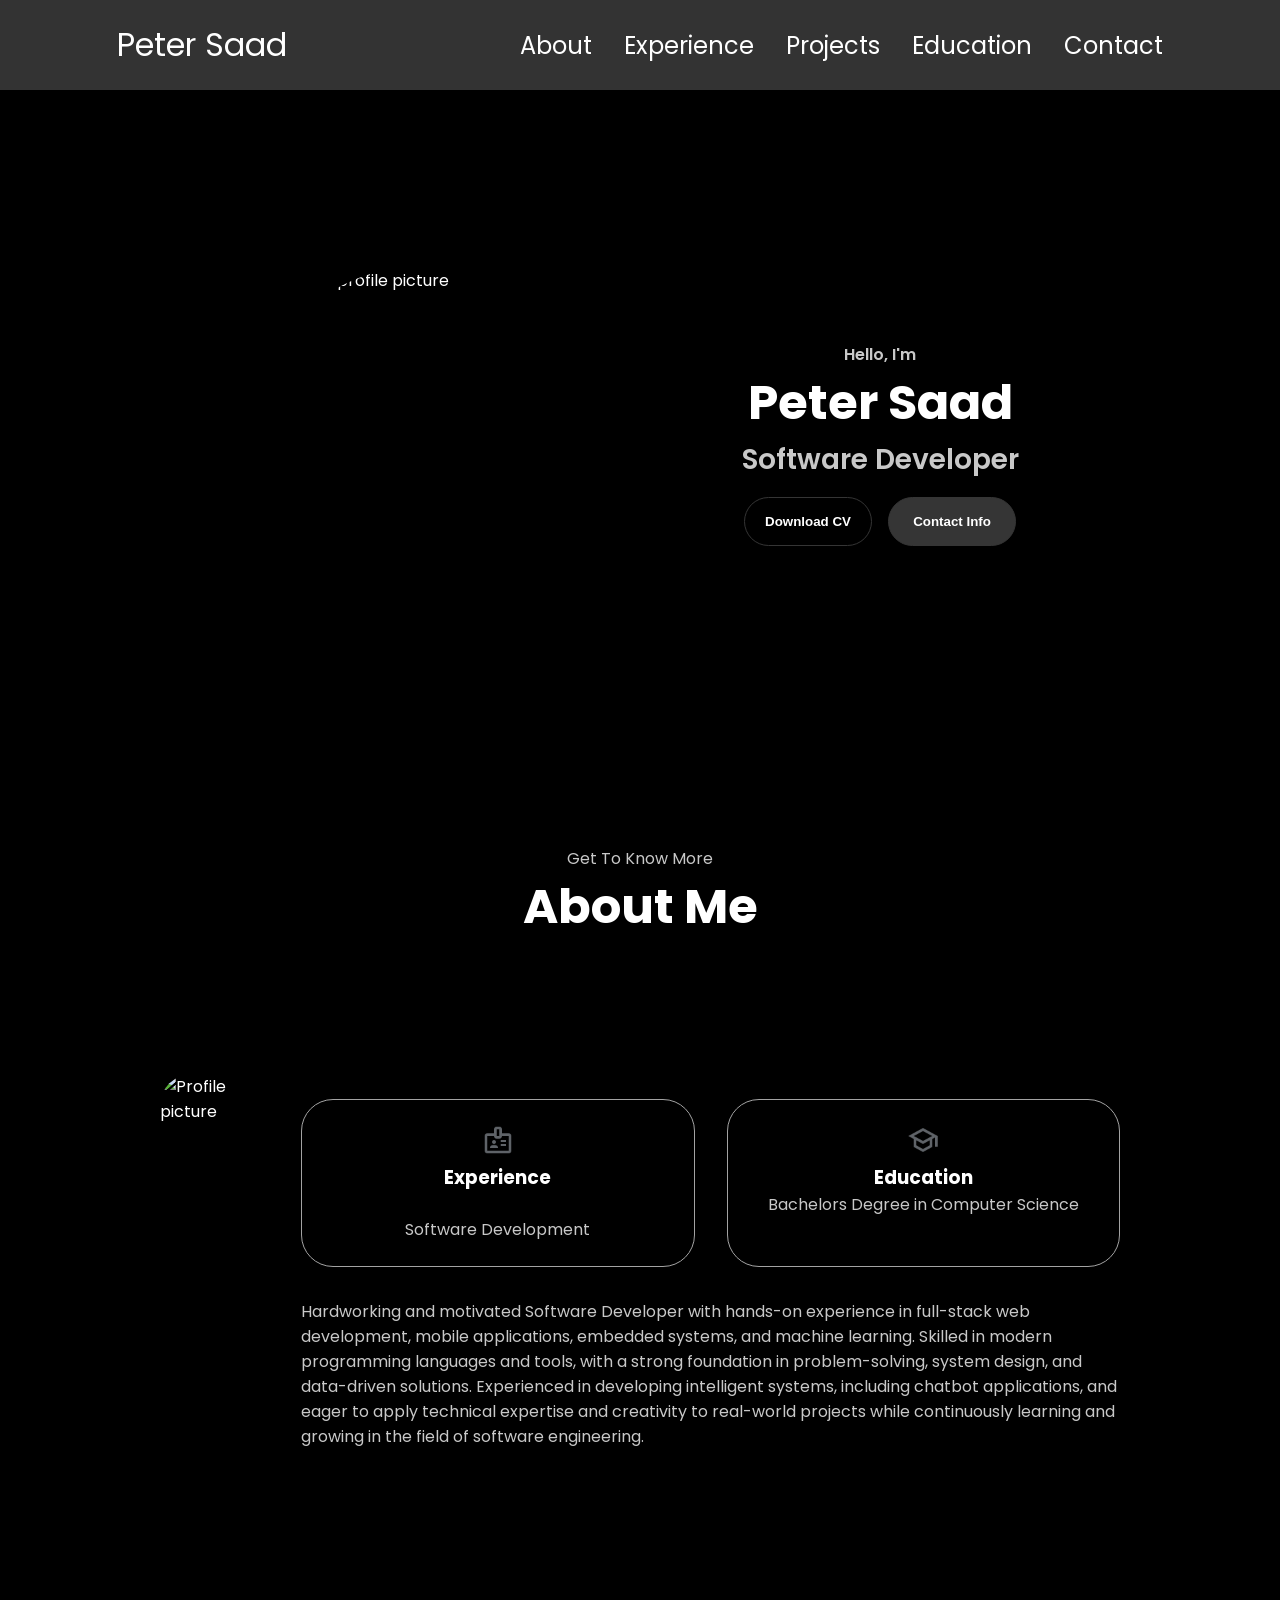
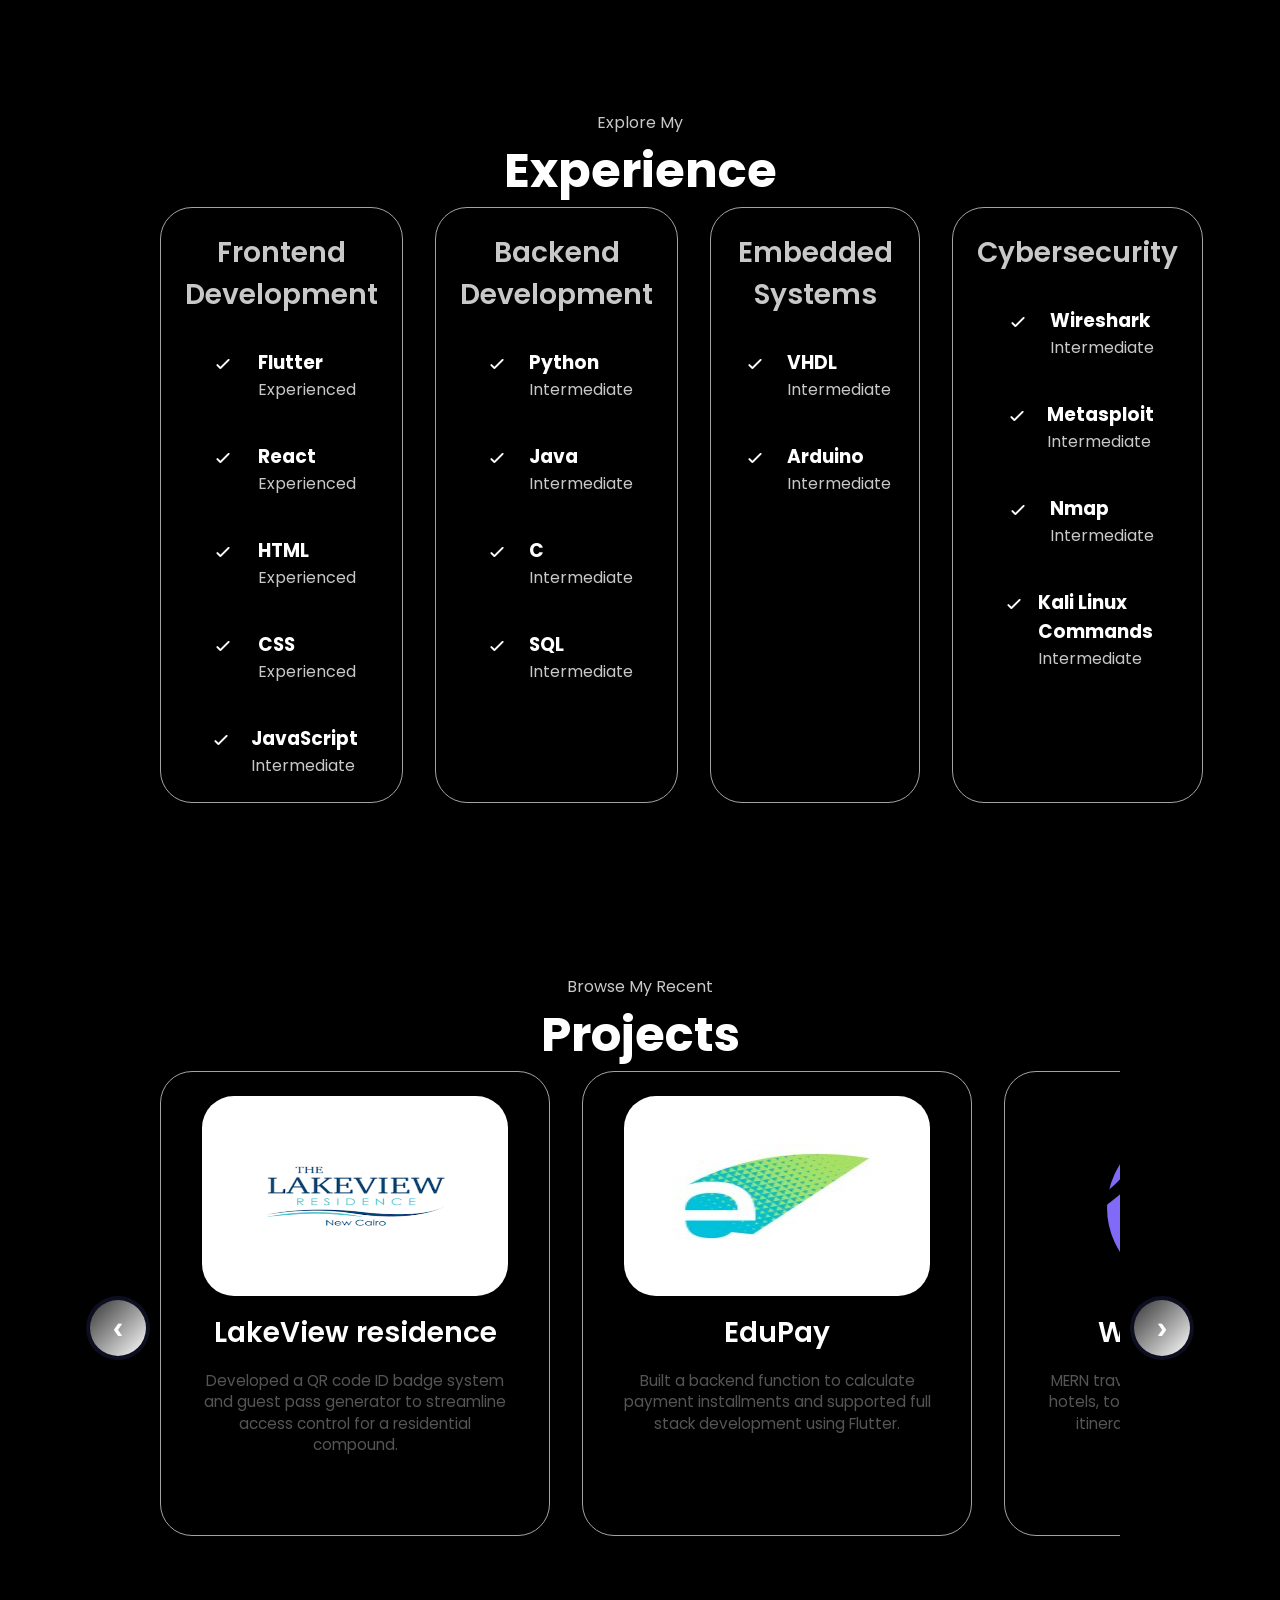
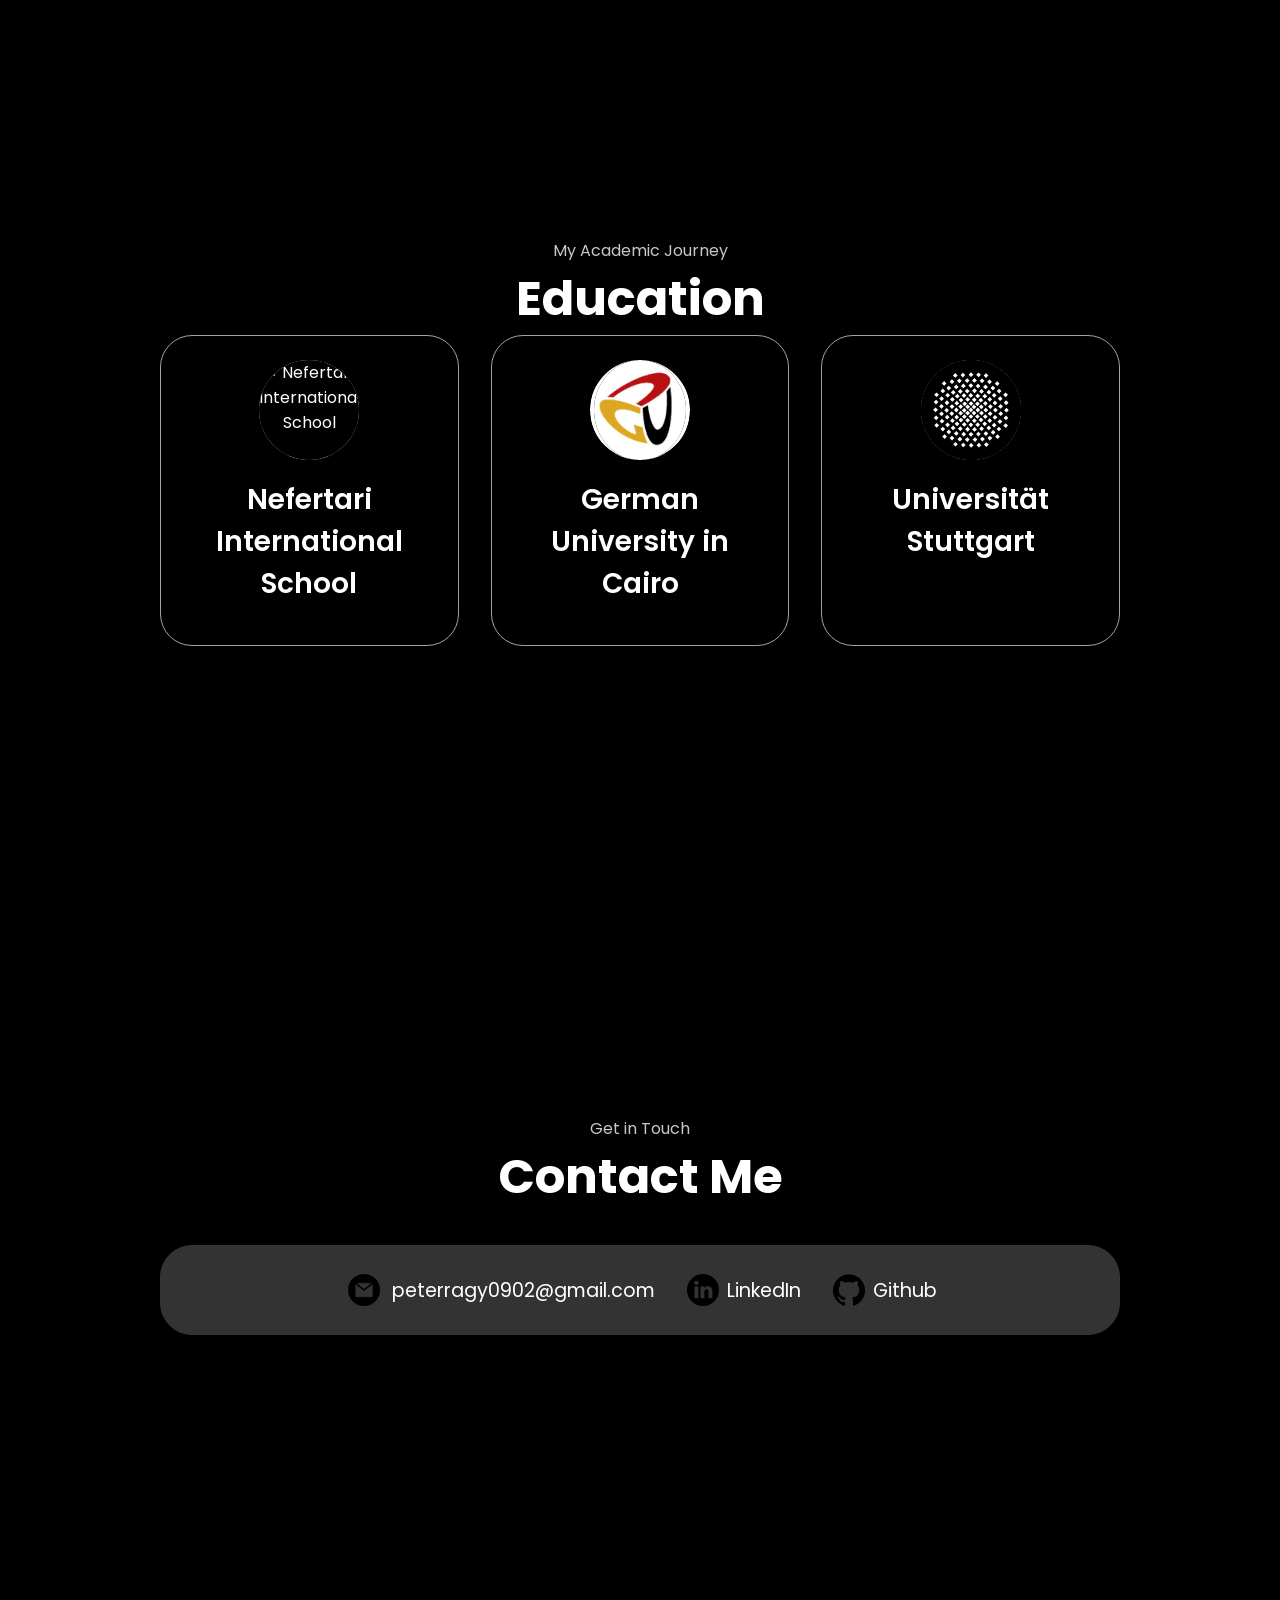
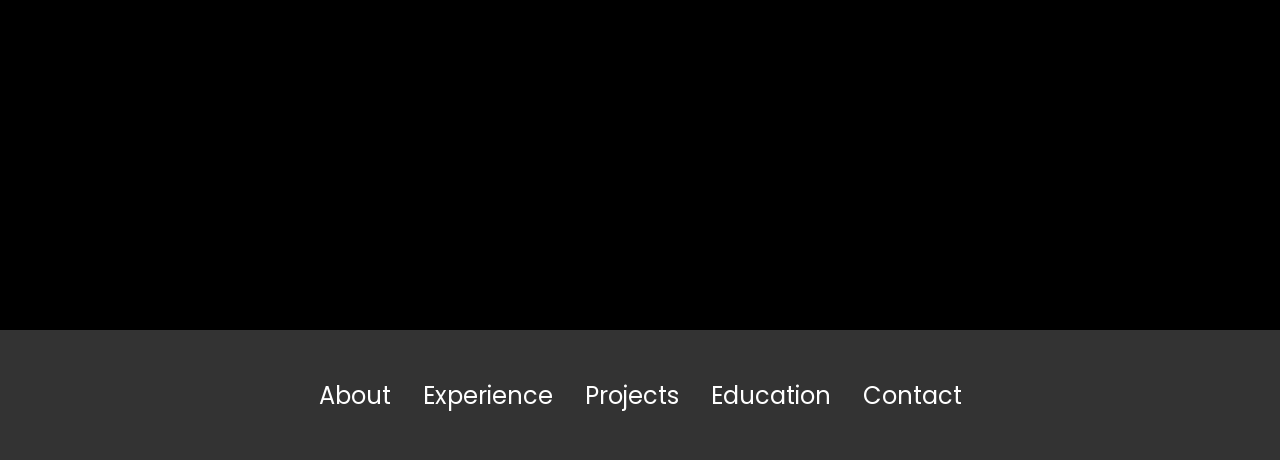
==== index.html @ cff0a60c "Add portfolio files to root" ====
<!DOCTYPE html>
<html lang="en">
  <head>
    <meta charset="UTF-8" />
    <meta http-equiv="X-UA-Compatible" content="IE=edge" />
    <meta name="viewport" content="width=device-width, initial-scale=1.0" />
    <title>My Portfolio</title>
    <link rel="stylesheet" href="style.css" />
    <link rel="stylesheet" href="mediaqueries.css" />
  </head>
  <body>
    <nav id="desktop-nav">
      <div class="logo">Peter Saad</div>
      <div>
        <ul class="nav-links">
          <li><a href="#about">About</a></li>
          <li><a href="#experience">Experience</a></li>
          <li><a href="#projects">Projects</a></li>
          <li><a href="#education">Education</a></li>
          <li><a href="#contact">Contact</a></li>
        </ul>
      </div>
    </nav>
    <nav id="hamburger-nav">
      <div class="logo">Peter Saad</div>
      <div class="hamburger-menu">
        <div class="hamburger-icon" onclick="toggleMenu()">
          <span></span>
          <span></span>
          <span></span>
        </div>
        <div class="menu-links">
          <li><a href="#about" onclick="toggleMenu()">About</a></li>
          <li><a href="#experience" onclick="toggleMenu()">Experience</a></li>
          <li><a href="#projects" onclick="toggleMenu()">Projects</a></li>
          <li><a href="#contact" onclick="toggleMenu()">Contact</a></li>
        </div>
      </div>
    </nav>
    <section id="profile">
      <div class="section__pic-container">
        <img src="./assets/peterPP.png" alt="Peter's profile picture" class="profile-pic" />

      </div>
      <div class="section__text">
        <p class="section__text__p1">Hello, I'm</p>
        <h1 class="title">Peter Saad</h1>
        <p class="section__text__p2">Software Developer</p>
        <div class="btn-container">
          
          <button
            class="btn btn-color-2"
            onclick="window.open('./assets/CV.pdf')"
          >
            Download CV
          </button>
          <button class="btn btn-color-1" onclick="location.href='./#contact'">
            Contact Info
          </button>
        </div>
        <div id="socials-container">
          <img
            src="./assets/linkedin.png"
            alt="My LinkedIn profile"
            class="icon"
            onclick="location.href='https://www.linkedin.com/in/peter-ragy-b593ab20a/'"
          />
          <img
            src="./assets/github.png"
            alt="My Github profile"
            class="icon"
            onclick="location.href='https://github.com/Peterragy'"
          />
          
        </div>
      </div>
    </section>
    <section id="about">
      <p class="section__text__p1">Get To Know More</p>
      <h1 class="title">About Me</h1>
      <div class="section-container">
        <div class="section__pic-container">
          <img
            src="./assets/peterSaad.png"
            alt="Profile picture"
            class="about-pic"
          />
        </div>
        <div class="about-details-container">
          <div class="about-containers">
            <div class="details-container">
              <img
                src="./assets/badge_24dp_5F6368_FILL0_wght400_GRAD0_opsz24.png"
                alt="Experience icon"
                class="icon"
              />
              <h3>Experience</h3>
              <p> <br />Software Development</p>
            </div>
            <div class="details-container">
              <img
                src="./assets/school_24dp_5F6368_FILL0_wght400_GRAD0_opsz24.png"
                alt="Education icon"
                class="icon"
              />
              <h3>Education</h3>
              <p>
                <!-- B.Tech Bachelors Degree<br/> -->
                Bachelors Degree in Computer Science</p>
            </div>
          </div>
          <div class="text-container">
            <p>
              Hardworking and motivated Software Developer with hands-on experience in full-stack web development, mobile
              applications, embedded systems, and machine learning. Skilled in modern programming languages and tools, with a
              strong foundation in problem-solving, system design, and data-driven solutions. Experienced in developing intelligent
              systems, including chatbot applications, and eager to apply technical expertise and creativity to real-world projects
              while continuously learning and growing in the field of software engineering.
              </p>
          </div>
        </div>
      </div>
      <img
        src="./assets/arrow.png"
        alt="Arrow icon"
        class="icon arrow"
        onclick="location.href='./#experience'"
      />
    </section>
    <section id="experience">
      <p class="section__text__p1">Explore My</p>
      <h1 class="title">Experience</h1>
    
      <div class="experience-details-container">
        <div class="about-containers">
    
          <!-- Frontend -->
          <div class="details-container">
            <h2 class="experience-sub-title">Frontend Development</h2>
            <div class="article-container">
    
              <article>
                <img src="./assets/checkmark.png" alt="Experience icon" class="icon" />
                <div><h3>Flutter</h3><p>Experienced</p></div>
              </article>
    
              <article>
                <img src="./assets/checkmark.png" alt="Experience icon" class="icon" />
                <div><h3>React</h3><p>Experienced</p></div>
              </article>
    
              <article>
                <img src="./assets/checkmark.png" alt="Experience icon" class="icon" />
                <div><h3>HTML</h3><p>Experienced</p></div>
              </article>
    
              <article>
                <img src="./assets/checkmark.png" alt="Experience icon" class="icon" />
                <div><h3>CSS</h3><p>Experienced</p></div>
              </article>
    
              <article>
                <img src="./assets/checkmark.png" alt="Experience icon" class="icon" />
                <div><h3>JavaScript</h3><p>Intermediate</p></div>
              </article>
    
            </div>
          </div>
    
          <!-- Backend -->
          <div class="details-container">
            <h2 class="experience-sub-title">Backend Development</h2>
            <div class="article-container">
    
      
    
              <article>
                <img src="./assets/checkmark.png" alt="Experience icon" class="icon" />
                <div><h3>Python</h3><p>Intermediate</p></div>
              </article>

              <article>
                <img src="./assets/checkmark.png" alt="Experience icon" class="icon" />
                <div><h3>Java</h3><p>Intermediate</p></div>
              </article>
    
              <article>
                <img src="./assets/checkmark.png" alt="Experience icon" class="icon" />
                <div><h3>C</h3><p>Intermediate</p></div>
              </article>
    
    
              <article>
                <img src="./assets/checkmark.png" alt="Experience icon" class="icon" />
                <div><h3>SQL</h3><p>Intermediate</p></div>
              </article>
    
            </div>
          </div>
    
          <!-- Embedded -->
          <div class="details-container">
            <h2 class="experience-sub-title">Embedded Systems</h2>
            <div class="article-container">
    
              <article>
                <img src="./assets/checkmark.png" alt="Experience icon" class="icon" />
                <div><h3>VHDL</h3><p>Intermediate</p></div>
              </article>
    
              <article>
                <img src="./assets/checkmark.png" alt="Experience icon" class="icon" />
                <div><h3>Arduino</h3><p>Intermediate</p></div>
              </article>
    
            </div>
          </div>
    
          <!-- Cybersecurity -->
          <div class="details-container">
            <h2 class="experience-sub-title">Cybersecurity</h2>
            <div class="article-container">
    
              <article>
                <img src="./assets/checkmark.png" alt="Experience icon" class="icon" />
                <div><h3>Wireshark</h3><p>Intermediate</p></div>
              </article>
    
              <article>
                <img src="./assets/checkmark.png" alt="Experience icon" class="icon" />
                <div><h3>Metasploit</h3><p>Intermediate</p></div>
              </article>
    
              <article>
                <img src="./assets/checkmark.png" alt="Experience icon" class="icon" />
                <div><h3>Nmap</h3><p>Intermediate</p></div>
              </article>
    
              <article>
                <img src="./assets/checkmark.png" alt="Experience icon" class="icon" />
                <div><h3>Kali Linux Commands</h3><p>Intermediate</p></div>
              </article>
    
            </div>
          </div>
    
        </div>
      </div>
    
      <img
        src="./assets/arrow.png"
        alt="Arrow icon"
        class="icon arrow"
        onclick="location.href='./#projects'"
      />
    </section>
    
    
    <section id="projects">
      <p class="section__text__p1">Browse My Recent</p>
      <h1 class="title">Projects</h1>
    
      <div class="experience-details-container">
        <div class="projects-slider-wrap">
          <button class="slider-btn slider-btn-left" type="button" aria-label="Scroll left" onclick="scrollProjects(-1)">
            ‹
          </button>
    
          <div class="about-containers projects-slider" id="projectsSlider">
    
             <!-- ===================== Internship Project 6 ===================== -->
  <div class="details-container color-container">
    <div class="article-container">
      <!-- TODO: Add project image -->
      <img src="./assets/lakeView.png" alt="QR Access System" class="project-img" />
    </div>

    <h2 class="experience-sub-title project-title">LakeView residence</h2>

    <p class="project-desc">
      Developed a QR code ID badge system and guest pass generator to streamline access control for a residential compound.
    </p>

    <!-- <div class="btn-container">
      <button class="btn btn-color-2 project-btn"
        onclick="location.href='/* TODO: Add repo or company link */'">
        Details
      </button>
    </div> -->
  </div>

  <!-- ===================== Internship Project 7 ===================== -->
  <div class="details-container color-container">
    <div class="article-container">
      <!-- TODO: Add project image -->
      <img src="./assets/edupayegyptcom_logo-2.jpeg" alt="EduPay installment system" class="project-img" />
    </div>

    <h2 class="experience-sub-title project-title">EduPay</h2>

    <p class="project-desc">
      Built a backend function to calculate payment installments and supported full stack development using Flutter.
    </p>

    <!-- <div class="btn-container">
      <button class="btn btn-color-2 project-btn"
        onclick="location.href='/* TODO: Add repo or company link */'">
        Details
      </button> -->
    </div>
            <!-- ===================== Project 1 ===================== -->
            <div class="details-container color-container">
              <div class="article-container">
                <!-- TODO: Add project image -->
                <img src="./assets/Wandermate_logo.svg" alt="Wander-Mate project" class="project-img" />
              </div>
    
              <h2 class="experience-sub-title project-title">Wander-Mate</h2>
    
              <!-- Brief description -->
              <p class="project-desc">
                MERN travel platform for booking flights, hotels, tours, and souvenirs with custom itineraries and secure payments.
              </p>
            </br> 
              <div class="btn-container">
                <button class="btn btn-color-2 project-btn"
                  onclick="location.href='https://github.com/Advanced-computer-lab-2024/Wander-Mate'">
                  GitHub
                </button>
                <!-- <button class="btn btn-color-2 project-btn"
                  onclick="location.href='/* TODO: Add Live Demo link */'">
                  Live Demo
                </button> -->
              </div>
            </div>
    
            <!-- ===================== Project 2 ===================== -->
            <div class="details-container color-container">
              <div class="article-container">
                <!-- TODO: Add project image -->
                <img src="./assets/airlineChatbot.png" alt="Intelligent Chatbot System" class="project-img" />
              </div>
    
              <h2 class="experience-sub-title project-title">Airline Chatbot</h2>
    
              <!-- Brief description -->
              <p class="project-desc">
                Integrated knowledge graph queries with embedding retrieval, then used LLMs to merge results for better accuracy and context.
              </p>
    
              <div class="btn-container">
                <button class="btn btn-color-2 project-btn"
                  onclick="location.href='https://github.com/mario3fady/ACL-Airline-94/'">
                  GitHub
                </button>
                <!-- <button class="btn btn-color-2 project-btn"
                  onclick="location.href='/* TODO: Add Demo link (optional) */'">
                  Demo
                </button> -->
              </div>
            </div>
    
           
            
    
    
    
          </div>
    
          <button class="slider-btn slider-btn-right" type="button" aria-label="Scroll right" onclick="scrollProjects(1)">
            ›
          </button>
        </div>
      </div>
    
      <img
        src="./assets/arrow.png"
        alt="Arrow icon"
        class="icon arrow"
        onclick="location.href='./#contact'"
      />
    </section>
    
    
        </div>
      </div>
      <img
        src="./assets/arrow.png"
        alt="Arrow icon"
        class="icon arrow"
        onclick="location.href='./#contact'"
      />
    </section>
    <section id="education">
      <p class="section__text__p1">My Academic Journey</p>
      <h1 class="title">Education</h1>
    
      <div class="experience-details-container">
        <div class="about-containers">
    
          <!-- School -->
          <div class="details-container color-container education-card">
            <div class="edu-logo-wrap">
              <!-- TODO: Add logo -->
              <img src="./assets/nefertari.png" alt="Nefertari International School" class="edu-logo" />
            </div>
            <h2 class="experience-sub-title project-title">Nefertari International School</h2>
          </div>
    
          <!-- University -->
          <div class="details-container color-container education-card">
            <div class="edu-logo-wrap">
              <!-- TODO: Add logo -->
              <img src="./assets/The_German_University_in_Cairo_Official_logo.jpg" alt="German University in Cairo" class="edu-logo" />
            </div>
            <h2 class="experience-sub-title project-title">German University in Cairo</h2>
          </div>
    
          <!-- Thesis Research -->
          <div class="details-container color-container education-card">
            <div class="edu-logo-wrap">
              <!-- TODO: Add logo -->
              <img src="./assets/universitet-stuttgart.svg" alt="Universität Stuttgart" class="edu-logo" />
            </div>
          
          
            <h2 class="experience-sub-title project-title">Universität Stuttgart</h2>
          </div>
    
        </div>
      </div>
    
      <img
        src="./assets/arrow.png"
        alt="Arrow icon"
        class="icon arrow"
        onclick="location.href='./#projects'"
      />
    </section>
    
    <section id="contact">
      <p class="section__text__p1">Get in Touch</p>
      <h1 class="title">Contact Me</h1>
    
      <div class="contact-info-upper-container">
    
        <!-- Email -->
        <div class="contact-info-container">
          <img
            src="./assets/email.png"
            alt="Email icon"
            class="icon contact-icon email-icon"
          />
          <p>
            <a href="mailto:peterragy0902@gmail.com">
              peterragy0902@gmail.com
            </a>
          </p>
        </div>
    
        <!-- LinkedIn -->
        <div class="contact-info-container">
          <img
            src="./assets/linkedin.png"
            alt="LinkedIn icon"
            class="icon contact-icon"
          />
          <p>
            <a href="https://www.linkedin.com/in/peter-ragy-b593ab20a/" target="_blank">
              LinkedIn
            </a>
          </p>
        </div>

        <!-- githib -->
        <div class="contact-info-container">
          <img
            src="./assets/github.png"
            alt="LinkedIn icon"
            class="icon contact-icon"
          />
          <p>
            <a href="https://github.com/Peterragy" target="_blank">
              Github
            </a>
          </p>
        </div>
    
        <!-- Phone -->
        <!-- <div class="contact-info-container">
          <img
            src="./assets/phone.png"
            alt="Phone icon"
            class="icon contact-icon"
          />
          <p>
            <a href="tel:+201222791843">
              +20 122279 1843
            </a>
          </p>
        </div> -->
    
      </div>
    </section>
    
    <footer>
      <nav>
        <div class="nav-links-container">
          <ul class="nav-links">
            <li><a href="#about">About</a></li>
            <li><a href="#experience">Experience</a></li>
            <li><a href="#projects">Projects</a></li>
            <li><a href="#education">Education</a></li>
            <li><a href="#contact">Contact</a></li>
          </ul>
        </div>
      </nav>
    </footer>
    <script src="script.js"></script>
  </body>
</html>
---- style.css ----
/* GENERAL */
@import url("https://fonts.googleapis.com/css2?family=Poppins:wght@300;400;500;600&display=swap");

* {
  margin: 0;
  padding: 0;
}

body {
  font-family: "Poppins", sans-serif;
  background-color: black; /* Black background */
  color: white; /* White text for contrast */
}

html {
  scroll-behavior: smooth;
}

p {
  color: rgb(200, 200, 200); /* Light gray text */
}

/* TRANSITION */
a,
.btn {
  transition: all 300ms ease;
}

/* DESKTOP NAV */
nav,
.nav-links {
  display: flex;
}

nav {
  justify-content: space-around;
  align-items: center;
  height: 10vh;
  background-color: #333; /* Darker navbar */
}

.nav-links {
  gap: 2rem;
  list-style: none;
  font-size: 1.5rem;
}

a {
  color: white; /* White links */
  text-decoration: none;
}

a:hover {
  color: grey;
  text-decoration: underline;
  text-underline-offset: 1rem;
  text-decoration-color: rgb(181, 181, 181);
}

.logo {
  font-size: 2rem;
}

.logo:hover {
  cursor: default;
}

/* HAMBURGER MENU */
#hamburger-nav {
  display: none;
}

.hamburger-menu {
  position: relative;
  display: inline-block;
}

.hamburger-icon {
  display: flex;
  flex-direction: column;
  justify-content: space-between;
  height: 24px;
  width: 30px;
  cursor: pointer;
}

.hamburger-icon span {
  width: 100%;
  height: 2px;
  background-color: white; /* White lines for hamburger */
  transition: all 0.3 ease-in-out;
}

.menu-links {
  position: absolute;
  top: 100%;
  right: 0;
  background-color: #333; /* Dark background for menu */
  width: fit-content;
  max-height: 0;
  overflow: hidden;
  transition: all 0.3 ease-in-out;
}

.menu-links a {
  display: block;
  padding: 10px;
  text-align: center;
  font-size: 1.5rem;
  color: white; /* White text */
  text-decoration: none;
  transition: all 0.3 ease-in-out;
}

.menu-links li {
  list-style: none;
}

.menu-links.open {
  max-height: 300px;
}

.hamburger-icon.open span:first-child {
  transform: rotate(45deg) translate(10px, 5px);
}

.hamburger-icon.open span:nth-child(2) {
  opacity: 0;
}

.hamburger-icon.open span:last-child {
  transform: rotate(-45deg) translate(10px, -5px);
}

/* SECTIONS */
section {
  padding-top: 4vh;
  height: 96vh;
  margin: 0 10rem;
  box-sizing: border-box;
  min-height: fit-content;
}

.section-container {
  display: flex;
}

/* PROFILE SECTION */
#profile {
  display: flex;
  justify-content: center;
  gap: 5rem;
  height: 80vh;
}

.section__pic-container {
  display: flex;
  height: 400px;
  width: 400px;
  margin: auto 0;
}

.section__text {
  align-self: center;
  text-align: center;
}

.section__text p {
  font-weight: 600;
}

.section__text__p1 {
  text-align: center;
}

.section__text__p2 {
  font-size: 1.75rem;
  margin-bottom: 1rem;
}

.title {
  font-size: 3rem;
  text-align: center;
}

#socials-container {
  display: flex;
  justify-content: center;
  margin-top: 1rem;
  gap: 1rem;
}
.profile-pic {
  width: 300px;        /* adjust size */
  height: 300px;
  object-fit: cover;
  border-radius: 50%;
}


/* ICONS */
.icon {
  cursor: pointer;
  height: 2rem;
}

/* BUTTONS */
.btn-container {
  display: flex;
  justify-content: center;
  gap: 0.5rem;
}

.btn {
  font-weight: 600;
  transition: all 300ms ease;
  padding: 1rem;
  width: 8rem;
  border-radius: 2rem;
}

.btn-color-1,
.btn-color-2 {
  border: rgb(53, 53, 53) 0.1rem solid;
  color: white;
}

.btn-color-1:hover,
.btn-color-2:hover {
  cursor: pointer;
}

.btn-color-1,
.btn-color-2:hover {
  background: rgb(53, 53, 53);
  color: white;
}

.btn-color-1:hover {
  background: rgb(0, 0, 0);
}

.btn-color-2 {
  background: none;
}

.btn-color-2:hover {
  border: rgb(255, 255, 255) 0.1rem solid;
}

.btn-container {
  gap: 1rem;
}

/* ABOUT SECTION */
#about {
  position: relative;
}

.about-containers {
  gap: 2rem;
  margin-bottom: 2rem;
  /* margin-top: 2rem; */
}

.about-details-container {
  justify-content: center;
  flex-direction: column;
}

.about-containers,
.about-details-container {
  display: flex;
}

.about-pic {
  border-radius: 2rem;
}

.arrow {
  position: absolute;
  right: -5rem;
  bottom: 2.5rem;
}

.details-container {
  padding: 1.5rem;
  flex: 1;
  background: black; /* Dark background for details */
  border-radius: 2rem;
  border: rgb(53, 53, 53) 0.1rem solid;
  border-color: rgb(163, 163, 163);
  text-align: center;
}

.section-container {
  gap: 4rem;
  height: 80%;
}

.section__pic-container {
  height: 400px;
  width: 400px;
  margin: auto 0;
}

/* EXPERIENCE SECTION */
#experience {
  position: relative;
}

.experience-sub-title {
  color: rgb(200, 200, 200); /* Light gray for subheadings */
  font-weight: 600;
  font-size: 1.75rem;
  margin-bottom: 2rem;
}

.experience-details-container {
  display: flex;
  justify-content: center;
  flex-direction: column;
}

.article-container {
  display: flex;
  text-align: initial;
  flex-wrap: wrap;
  flex-direction: row;
  gap: 2.5rem;
  justify-content: space-around;
}

article {
  display: flex;
  width: 10rem;
  justify-content: space-around;
  gap: 0.5rem;
}

article .icon {
  cursor: default;
}

/* PROJECTS SECTION */
#projects {
  position: relative;
}

.project-desc {
  margin: 0.6rem 1rem 0.2rem;
  font-size: 0.95rem;
  line-height: 1.4;
  color: #555;
}

.color-container {
  border-color: rgb(163, 163, 163);
  background: rgb(0, 0, 0); /* Black background for projects */
}

.project-img {
  border-radius: 2rem;
  width: 90%;
  height: 200px;
}

.project-title {
  margin: 1rem;
  color: white; /* White text for titles */
}

.project-btn {
  color: white; /* White text for buttons */
  border-color: rgb(163, 163, 163);
}
/* Wrap keeps layout width unchanged */
.projects-slider-wrap {
  position: relative;
  width: 100%;
}

/* Horizontal swipe container */
.projects-slider {
  display: flex;
  gap: 2rem;
  overflow-x: auto;
  scroll-snap-type: x mandatory;
  -webkit-overflow-scrolling: touch;

  /* Do NOT change page margins: no left/right padding */
  padding: 0 0 1rem 0;

  /* prevents shrinking */
  width: 100%;
  box-sizing: border-box;

  /* avoids wrapping into multiple lines */
  flex-wrap: nowrap;
}

/* Make each project card a fixed width so it slides */
.projects-slider .details-container {
  flex: 0 0 340px;   /* card width */
  scroll-snap-align: start;
}

/* Hide scrollbar (optional but looks nicer) */
.projects-slider {
  scrollbar-width: none; /* Firefox */
}
.projects-slider::-webkit-scrollbar {
  display: none; /* Chrome/Safari */
}

/* Arrow buttons */
.slider-btn {
  position: absolute;
  top: 50%;
  transform: translateY(-50%);
  z-index: 10;

  width: 56px;
  height: 56px;
  border-radius: 50%;

  border: none;
  background: linear-gradient(135deg,rgb(53, 53, 53), white);
  color: white;

  font-size: 32px;
  font-weight: bold;
  cursor: pointer;

  display: flex;
  align-items: center;
  justify-content: center;

  box-shadow:
    0 10px 25px rgba(0, 0, 0, 0.15),
    0 0 0 4px rgba(99, 102, 241, 0.15);

  transition: all 0.25s ease;
}

/* Hover effect */
.slider-btn:hover {
  transform: translateY(-50%) scale(1.08);
  box-shadow:
    0 15px 35px rgba(0, 0, 0, 0.2),
    0 0 0 6px rgba(99, 102, 241, 0.25);
}

/* Position outside cards */
.slider-btn-left {
  left: -70px;   /* pushes it outside */
}

.slider-btn-right {
  right: -70px;  /* pushes it outside */
}


/* Prevent arrows from covering the first/last card content slightly */
.projects-slider-wrap .projects-slider .details-container:first-child {
  margin-left: 56px;
}
.projects-slider-wrap .projects-slider .details-container:last-child {
  margin-right: 56px;
}

/* On small screens: hide arrows and let user swipe */
@media (max-width: 768px) {
  .slider-btn { display: none; }

  /* remove extra spacing used for arrows */
  .projects-slider-wrap .projects-slider .details-container:first-child {
    margin-left: 0;
  }
  .projects-slider-wrap .projects-slider .details-container:last-child {
    margin-right: 0;
  }
}

/* Education cards */
.education-card {
  text-align: center;
}

/* Circle container */
.edu-logo-wrap {
  width: 100px;
  height: 100px;
  margin: 0 auto 1.2rem auto;

  border-radius: 50%;
  overflow: hidden;

  display: flex;
  align-items: center;
  justify-content: center;
}

/* The logo itself becomes the circle */
.edu-logo {
  width: 100%;
  height: 100%;
  object-fit: cover;

  border-radius: 50%;
  border: 4px solid white;   /* thin white border */
  
  box-shadow: 0 10px 30px rgba(0, 0, 0, 0.4);
  transition: all 0.3s ease;
}

/* Hover effect */
.education-card:hover .edu-logo {
  transform: scale(1.05);
  box-shadow:
    0 20px 40px rgba(0, 0, 0, 0.6),
    0 0 0 6px rgba(99, 102, 241, 0.15);
}




/* CONTACT */
#contact {
  background-color: #000000; /* Dark background for contact */
  padding: 50px 0;
}

.contact-info-upper-container {
  display: flex;
  justify-content: center;
  border-radius: 2rem;
  border: rgb(53, 53, 53) 0.1rem solid;
  background: #333; /* Darker background for contact info */
  margin: 2rem auto;
  padding: 0.5rem;
}

.contact-info-container {
  display: flex;
  align-items: center;
  justify-content: center;
  gap: 0.5rem;
  margin: 1rem;
}

.contact-info-container p {
  font-size: larger;
}

.contact-icon {
  cursor: default;
}

.email-icon {
  height: 2.5rem;
}

/* FOOTER SECTION */
footer {
  background-color: #333; /* Dark footer */
  color: white;
  padding: 20px;
  text-align: center;
}

footer p {
  text-align: center;
}
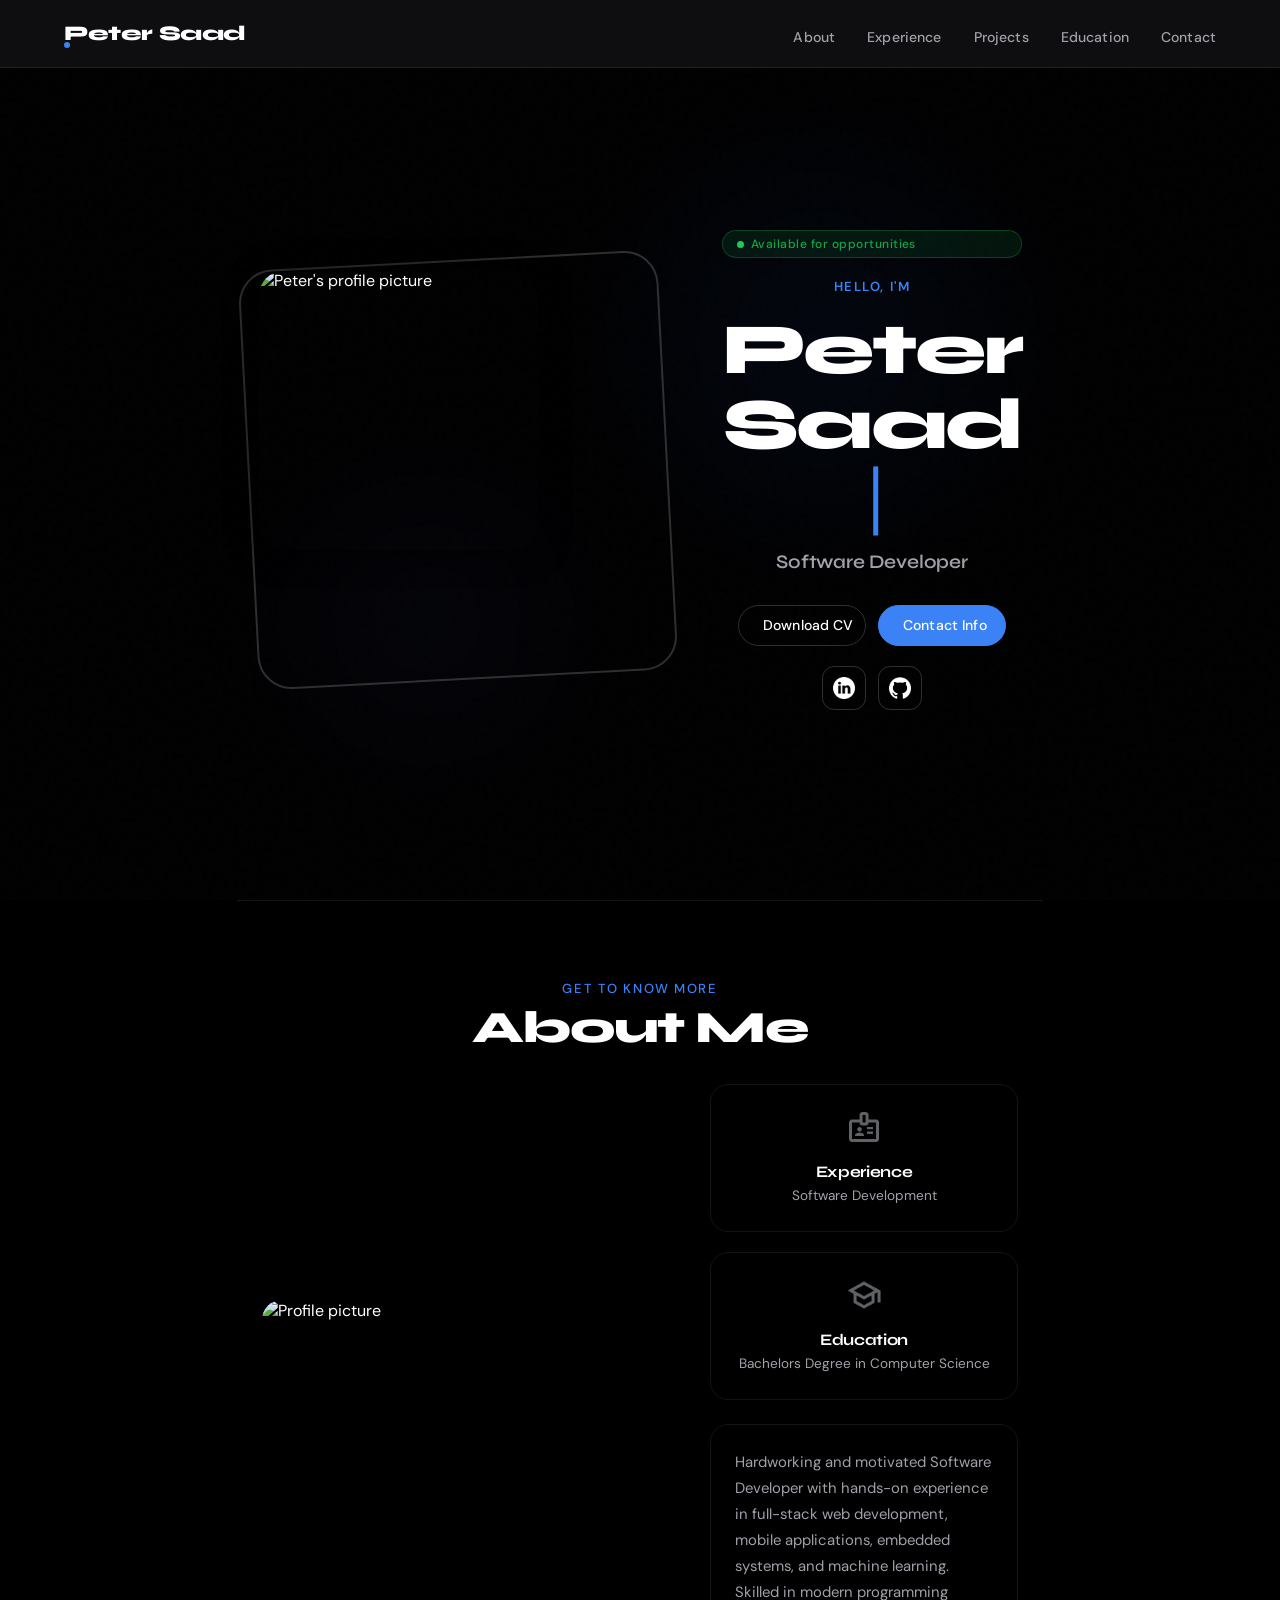
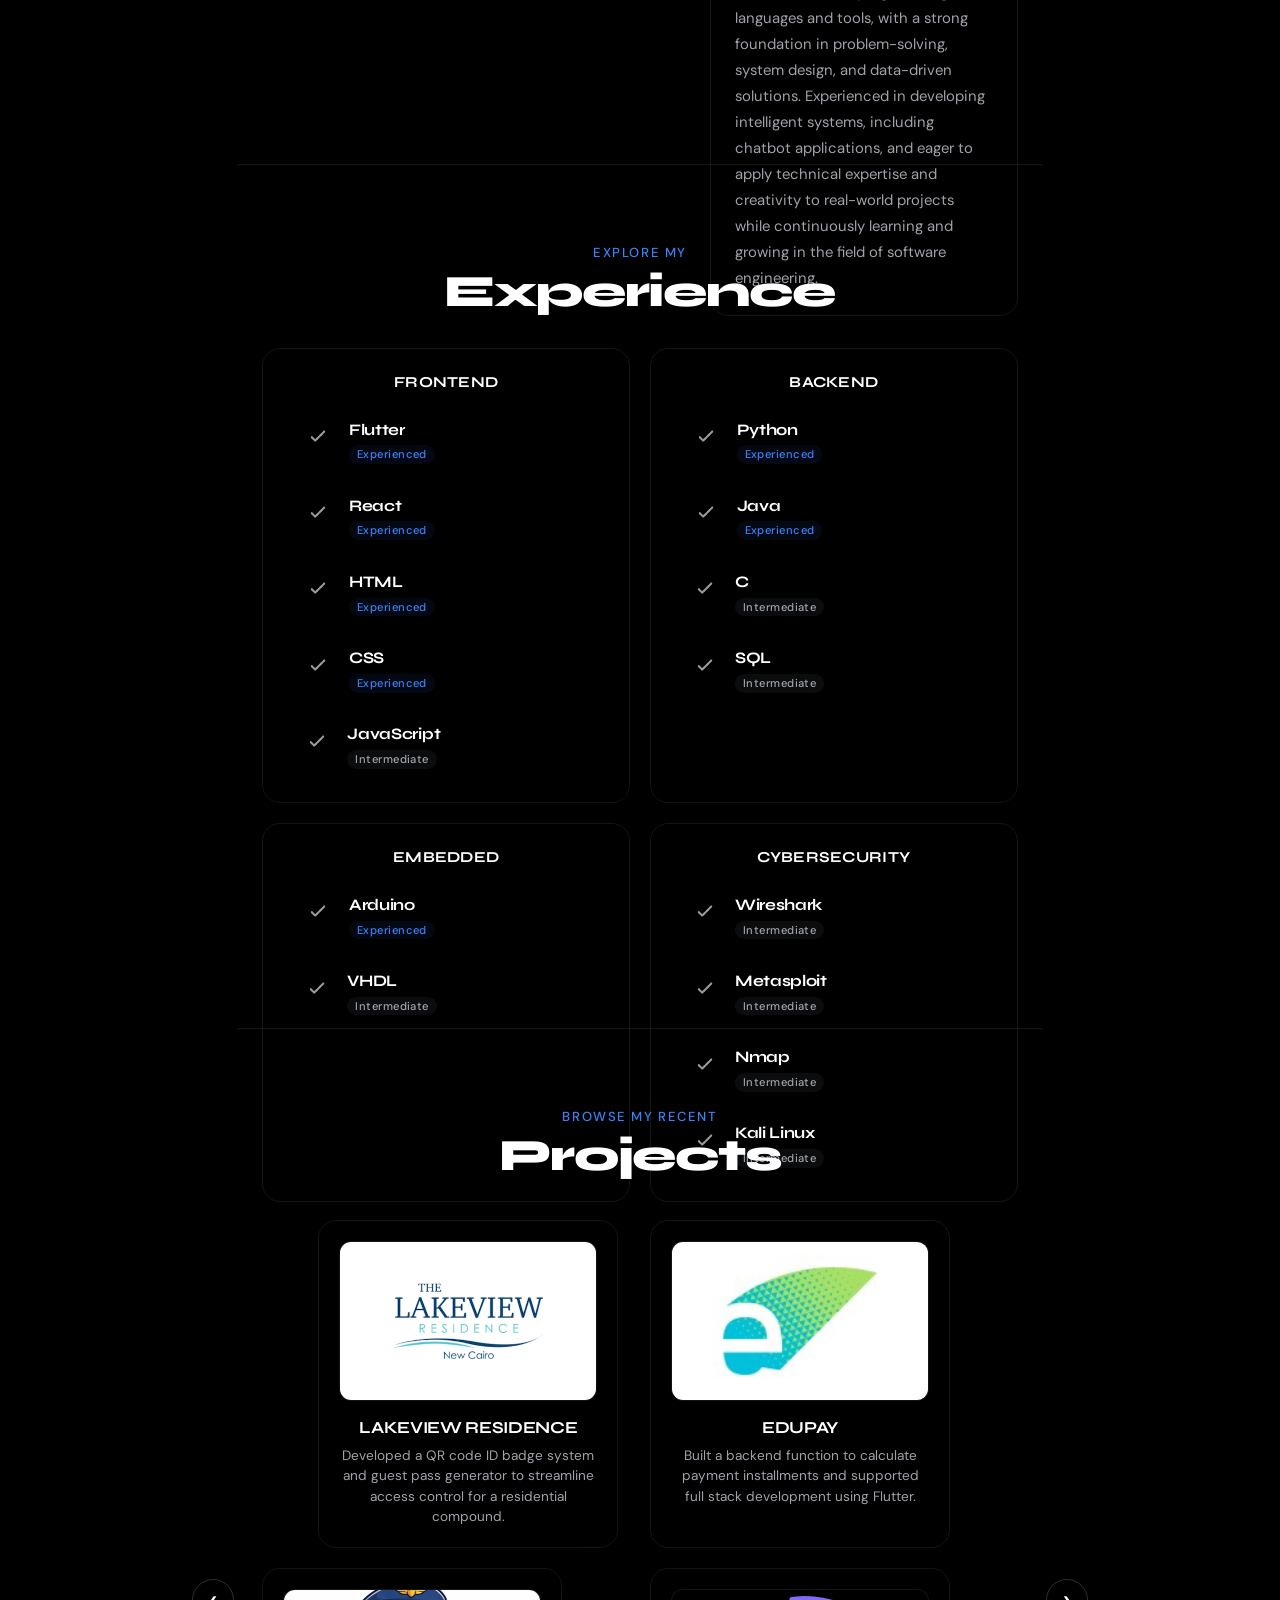
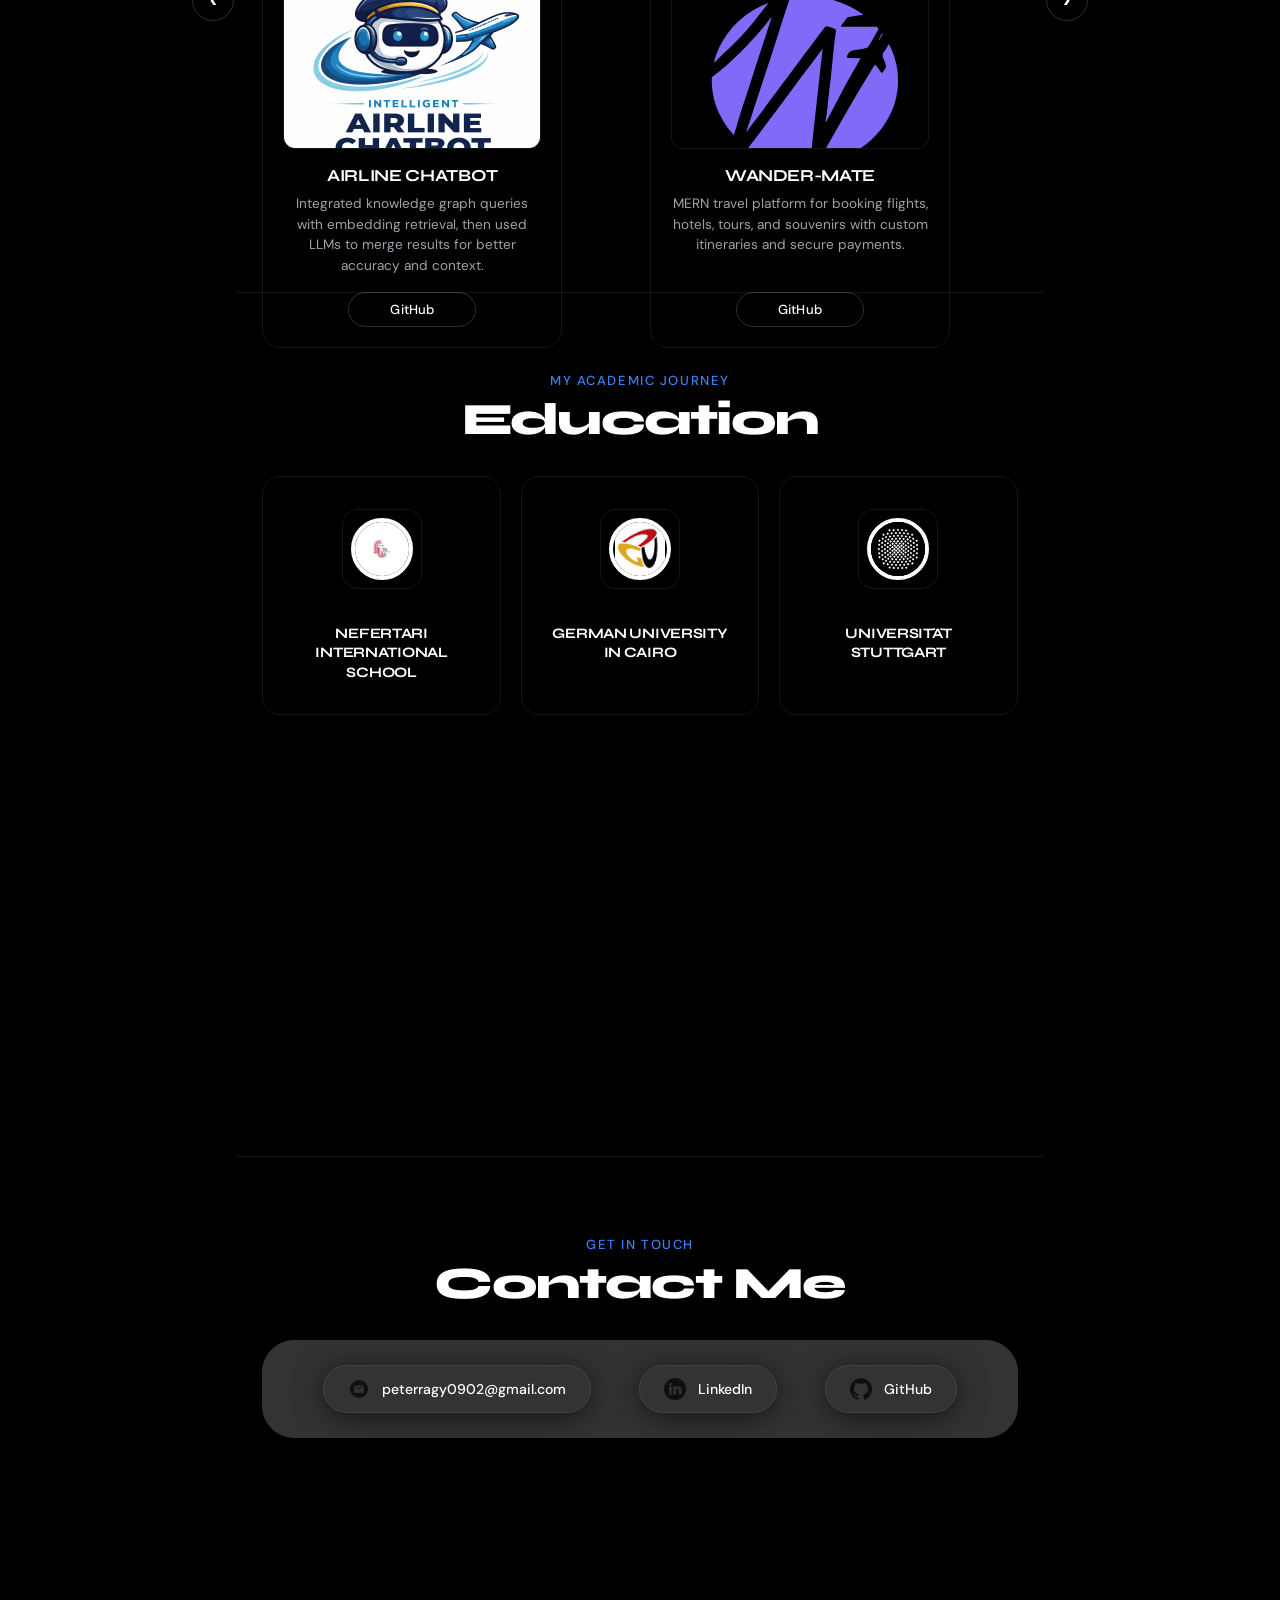
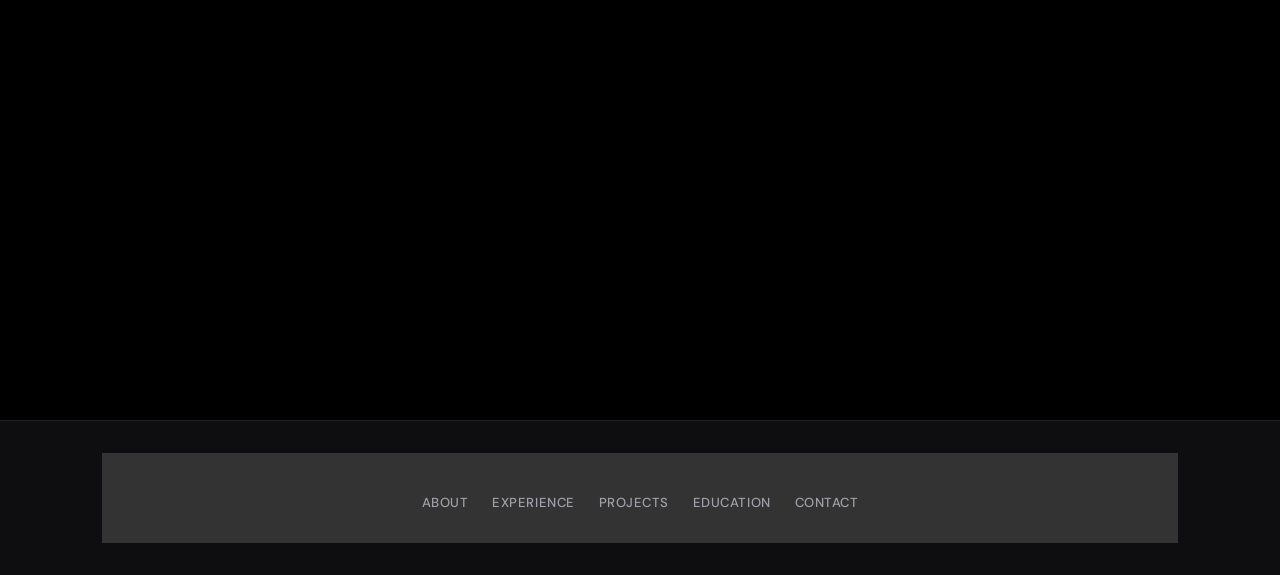
==== commit dbb62e0e: "`Updated index.html, style.css, and added new JavaScript code for scroll reveal, hamburger menu, and" ====
--- a/index.html
+++ b/index.html
@@ -4,11 +4,17 @@
     <meta charset="UTF-8" />
     <meta http-equiv="X-UA-Compatible" content="IE=edge" />
     <meta name="viewport" content="width=device-width, initial-scale=1.0" />
-    <title>My Portfolio</title>
+    <title>Peter Saad — Software Developer</title>
+    <link rel="preconnect" href="https://fonts.googleapis.com">
+    <link rel="preconnect" href="https://fonts.gstatic.com" crossorigin>
+    <link href="https://fonts.googleapis.com/css2?family=Syne:wght@400;500;600;700;800&family=DM+Sans:ital,opsz,wght@0,9..40,300;0,9..40,400;0,9..40,500;1,9..40,300&display=swap" rel="stylesheet">
     <link rel="stylesheet" href="style.css" />
     <link rel="stylesheet" href="mediaqueries.css" />
+    
   </head>
   <body>
+
+    <!-- ── DESKTOP NAV ── -->
     <nav id="desktop-nav">
       <div class="logo">Peter Saad</div>
       <div>
@@ -21,488 +27,254 @@
         </ul>
       </div>
     </nav>
+
+    <!-- ── HAMBURGER NAV ── -->
     <nav id="hamburger-nav">
       <div class="logo">Peter Saad</div>
       <div class="hamburger-menu">
-        <div class="hamburger-icon" onclick="toggleMenu()">
+        <div class="hamburger-icon" id="hamburgerIcon" onclick="toggleMenu()">
           <span></span>
           <span></span>
           <span></span>
         </div>
-        <div class="menu-links">
+        <ul class="menu-links" id="menuLinks">
           <li><a href="#about" onclick="toggleMenu()">About</a></li>
           <li><a href="#experience" onclick="toggleMenu()">Experience</a></li>
           <li><a href="#projects" onclick="toggleMenu()">Projects</a></li>
+          <li><a href="#education" onclick="toggleMenu()">Education</a></li>
           <li><a href="#contact" onclick="toggleMenu()">Contact</a></li>
-        </div>
+        </ul>
       </div>
     </nav>
+
+    <!-- ── HERO ── -->
     <section id="profile">
-      <div class="section__pic-container">
+      <div class="section__pic-container reveal">
         <img src="./assets/peterPP.png" alt="Peter's profile picture" class="profile-pic" />
-
       </div>
       <div class="section__text">
-        <p class="section__text__p1">Hello, I'm</p>
-        <h1 class="title">Peter Saad</h1>
-        <p class="section__text__p2">Software Developer</p>
-        <div class="btn-container">
-          
-          <button
-            class="btn btn-color-2"
-            onclick="window.open('./assets/CV.pdf')"
-          >
-            Download CV
-          </button>
-          <button class="btn btn-color-1" onclick="location.href='./#contact'">
-            Contact Info
-          </button>
-        </div>
-        <div id="socials-container">
-          <img
-            src="./assets/linkedin.png"
-            alt="My LinkedIn profile"
-            class="icon"
-            onclick="location.href='https://www.linkedin.com/in/peter-ragy-b593ab20a/'"
-          />
-          <img
-            src="./assets/github.png"
-            alt="My Github profile"
-            class="icon"
-            onclick="location.href='https://github.com/Peterragy'"
-          />
-          
-        </div>
-      </div>
-    </section>
+        <div class="status-badge reveal reveal-delay-1">Available for opportunities</div>
+        <p class="section__text__p1 reveal reveal-delay-1">Hello, I'm</p>
+        <h1 class="title reveal reveal-delay-2">Peter Saad</h1>
+        <p class="section__text__p2 reveal reveal-delay-3">Software Developer</p>
+        <div class="btn-container reveal reveal-delay-4">
+          <button class="btn btn-color-2" onclick="window.open('./assets/CV.pdf')">Download CV</button>
+          <button class="btn btn-color-1" onclick="location.href='./#contact'">Contact Info</button>
+        </div>
+        <div id="socials-container" class="reveal reveal-delay-5">
+          <img src="./assets/linkedin.png" alt="My LinkedIn profile" class="icon"
+            onclick="location.href='https://www.linkedin.com/in/peter-ragy-b593ab20a/'" />
+          <img src="./assets/github.png" alt="My Github profile" class="icon"
+            onclick="location.href='https://github.com/Peterragy'" />
+        </div>
+      </div>
+    </section>
+
+    <!-- ── ABOUT ── -->
     <section id="about">
-      <p class="section__text__p1">Get To Know More</p>
-      <h1 class="title">About Me</h1>
+      <p class="section__text__p1 reveal">Get To Know More</p>
+      <h1 class="title reveal reveal-delay-1">About Me</h1>
       <div class="section-container">
-        <div class="section__pic-container">
-          <img
-            src="./assets/peterSaad.png"
-            alt="Profile picture"
-            class="about-pic"
-          />
+        <div class="section__pic-container reveal reveal-delay-1">
+          <img src="./assets/peterSaad.png" alt="Profile picture" class="about-pic" />
         </div>
         <div class="about-details-container">
           <div class="about-containers">
-            <div class="details-container">
-              <img
-                src="./assets/badge_24dp_5F6368_FILL0_wght400_GRAD0_opsz24.png"
-                alt="Experience icon"
-                class="icon"
-              />
+            <div class="details-container reveal reveal-delay-2">
+              <img src="./assets/badge_24dp_5F6368_FILL0_wght400_GRAD0_opsz24.png" alt="Experience icon" class="icon" />
               <h3>Experience</h3>
-              <p> <br />Software Development</p>
-            </div>
-            <div class="details-container">
-              <img
-                src="./assets/school_24dp_5F6368_FILL0_wght400_GRAD0_opsz24.png"
-                alt="Education icon"
-                class="icon"
-              />
+              <p>Software Development</p>
+            </div>
+            <div class="details-container reveal reveal-delay-3">
+              <img src="./assets/school_24dp_5F6368_FILL0_wght400_GRAD0_opsz24.png" alt="Education icon" class="icon" />
               <h3>Education</h3>
-              <p>
-                <!-- B.Tech Bachelors Degree<br/> -->
-                Bachelors Degree in Computer Science</p>
-            </div>
-          </div>
-          <div class="text-container">
+              <p>Bachelors Degree in Computer Science</p>
+            </div>
+          </div>
+          <div class="text-container reveal reveal-delay-4">
             <p>
               Hardworking and motivated Software Developer with hands-on experience in full-stack web development, mobile
               applications, embedded systems, and machine learning. Skilled in modern programming languages and tools, with a
               strong foundation in problem-solving, system design, and data-driven solutions. Experienced in developing intelligent
               systems, including chatbot applications, and eager to apply technical expertise and creativity to real-world projects
               while continuously learning and growing in the field of software engineering.
-              </p>
-          </div>
-        </div>
-      </div>
-      <img
-        src="./assets/arrow.png"
-        alt="Arrow icon"
-        class="icon arrow"
-        onclick="location.href='./#experience'"
-      />
-    </section>
+            </p>
+          </div>
+        </div>
+      </div>
+      <img src="./assets/arrow.png" alt="Arrow icon" class="icon arrow" onclick="location.href='./#experience'" />
+    </section>
+
+    <!-- ── EXPERIENCE ── -->
     <section id="experience">
-      <p class="section__text__p1">Explore My</p>
-      <h1 class="title">Experience</h1>
-    
-      <div class="experience-details-container">
+      <p class="section__text__p1 reveal">Explore My</p>
+      <h1 class="title reveal reveal-delay-1">Experience</h1>
+      <div class="experience-details-container reveal reveal-delay-2">
         <div class="about-containers">
-    
-          <!-- Frontend -->
+
           <div class="details-container">
-            <h2 class="experience-sub-title">Frontend Development</h2>
+            <h2 class="experience-sub-title">Frontend</h2>
             <div class="article-container">
-    
-              <article>
-                <img src="./assets/checkmark.png" alt="Experience icon" class="icon" />
-                <div><h3>Flutter</h3><p>Experienced</p></div>
-              </article>
-    
-              <article>
-                <img src="./assets/checkmark.png" alt="Experience icon" class="icon" />
-                <div><h3>React</h3><p>Experienced</p></div>
-              </article>
-    
-              <article>
-                <img src="./assets/checkmark.png" alt="Experience icon" class="icon" />
-                <div><h3>HTML</h3><p>Experienced</p></div>
-              </article>
-    
-              <article>
-                <img src="./assets/checkmark.png" alt="Experience icon" class="icon" />
-                <div><h3>CSS</h3><p>Experienced</p></div>
-              </article>
-    
-              <article>
-                <img src="./assets/checkmark.png" alt="Experience icon" class="icon" />
-                <div><h3>JavaScript</h3><p>Intermediate</p></div>
-              </article>
-    
-            </div>
-          </div>
-    
-          <!-- Backend -->
+              <article><img src="./assets/checkmark.png" alt="" class="icon" /><div><h3>Flutter</h3><p><span class="skill-level experienced">Experienced</span></p></div></article>
+              <article><img src="./assets/checkmark.png" alt="" class="icon" /><div><h3>React</h3><p><span class="skill-level experienced">Experienced</span></p></div></article>
+              <article><img src="./assets/checkmark.png" alt="" class="icon" /><div><h3>HTML</h3><p><span class="skill-level experienced">Experienced</span></p></div></article>
+              <article><img src="./assets/checkmark.png" alt="" class="icon" /><div><h3>CSS</h3><p><span class="skill-level experienced">Experienced</span></p></div></article>
+              <article><img src="./assets/checkmark.png" alt="" class="icon" /><div><h3>JavaScript</h3><p><span class="skill-level intermediate">Intermediate</span></p></div></article>
+            </div>
+          </div>
+
           <div class="details-container">
-            <h2 class="experience-sub-title">Backend Development</h2>
+            <h2 class="experience-sub-title">Backend</h2>
             <div class="article-container">
-    
-      
-    
-              <article>
-                <img src="./assets/checkmark.png" alt="Experience icon" class="icon" />
-                <div><h3>Python</h3><p>Intermediate</p></div>
-              </article>
-
-              <article>
-                <img src="./assets/checkmark.png" alt="Experience icon" class="icon" />
-                <div><h3>Java</h3><p>Intermediate</p></div>
-              </article>
-    
-              <article>
-                <img src="./assets/checkmark.png" alt="Experience icon" class="icon" />
-                <div><h3>C</h3><p>Intermediate</p></div>
-              </article>
-    
-    
-              <article>
-                <img src="./assets/checkmark.png" alt="Experience icon" class="icon" />
-                <div><h3>SQL</h3><p>Intermediate</p></div>
-              </article>
-    
-            </div>
-          </div>
-    
-          <!-- Embedded -->
+              <article><img src="./assets/checkmark.png" alt="" class="icon" /><div><h3>Python</h3><p><span class="skill-level experienced">Experienced</span></p></div></article>
+              <article><img src="./assets/checkmark.png" alt="" class="icon" /><div><h3>Java</h3><p><span class="skill-level experienced">Experienced</span></p></div></article>
+              <article><img src="./assets/checkmark.png" alt="" class="icon" /><div><h3>C</h3><p><span class="skill-level intermediate">Intermediate</span></p></div></article>
+              <article><img src="./assets/checkmark.png" alt="" class="icon" /><div><h3>SQL</h3><p><span class="skill-level intermediate">Intermediate</span></p></div></article>
+            </div>
+          </div>
+
           <div class="details-container">
-            <h2 class="experience-sub-title">Embedded Systems</h2>
+            <h2 class="experience-sub-title">Embedded</h2>
             <div class="article-container">
-    
-              <article>
-                <img src="./assets/checkmark.png" alt="Experience icon" class="icon" />
-                <div><h3>VHDL</h3><p>Intermediate</p></div>
-              </article>
-    
-              <article>
-                <img src="./assets/checkmark.png" alt="Experience icon" class="icon" />
-                <div><h3>Arduino</h3><p>Intermediate</p></div>
-              </article>
-    
-            </div>
-          </div>
-    
-          <!-- Cybersecurity -->
+              <article><img src="./assets/checkmark.png" alt="" class="icon" /><div><h3>Arduino</h3><p><span class="skill-level experienced">Experienced</span></p></div></article>
+              <article><img src="./assets/checkmark.png" alt="" class="icon" /><div><h3>VHDL</h3><p><span class="skill-level intermediate">Intermediate</span></p></div></article>
+            </div>
+          </div>
+
           <div class="details-container">
             <h2 class="experience-sub-title">Cybersecurity</h2>
             <div class="article-container">
-    
-              <article>
-                <img src="./assets/checkmark.png" alt="Experience icon" class="icon" />
-                <div><h3>Wireshark</h3><p>Intermediate</p></div>
-              </article>
-    
-              <article>
-                <img src="./assets/checkmark.png" alt="Experience icon" class="icon" />
-                <div><h3>Metasploit</h3><p>Intermediate</p></div>
-              </article>
-    
-              <article>
-                <img src="./assets/checkmark.png" alt="Experience icon" class="icon" />
-                <div><h3>Nmap</h3><p>Intermediate</p></div>
-              </article>
-    
-              <article>
-                <img src="./assets/checkmark.png" alt="Experience icon" class="icon" />
-                <div><h3>Kali Linux Commands</h3><p>Intermediate</p></div>
-              </article>
-    
-            </div>
-          </div>
-    
-        </div>
-      </div>
-    
-      <img
-        src="./assets/arrow.png"
-        alt="Arrow icon"
-        class="icon arrow"
-        onclick="location.href='./#projects'"
-      />
-    </section>
-    
-    
+              <article><img src="./assets/checkmark.png" alt="" class="icon" /><div><h3>Wireshark</h3><p><span class="skill-level intermediate">Intermediate</span></p></div></article>
+              <article><img src="./assets/checkmark.png" alt="" class="icon" /><div><h3>Metasploit</h3><p><span class="skill-level intermediate">Intermediate</span></p></div></article>
+              <article><img src="./assets/checkmark.png" alt="" class="icon" /><div><h3>Nmap</h3><p><span class="skill-level intermediate">Intermediate</span></p></div></article>
+              <article><img src="./assets/checkmark.png" alt="" class="icon" /><div><h3>Kali Linux</h3><p><span class="skill-level intermediate">Intermediate</span></p></div></article>
+            </div>
+          </div>
+
+        </div>
+      </div>
+      <img src="./assets/arrow.png" alt="Arrow icon" class="icon arrow" onclick="location.href='./#projects'" />
+    </section>
+
+    <!-- ── PROJECTS ── -->
     <section id="projects">
-      <p class="section__text__p1">Browse My Recent</p>
-      <h1 class="title">Projects</h1>
-    
-      <div class="experience-details-container">
+      <p class="section__text__p1 reveal">Browse My Recent</p>
+      <h1 class="title reveal reveal-delay-1">Projects</h1>
+
+      <div class="experience-details-container reveal reveal-delay-2">
         <div class="projects-slider-wrap">
-          <button class="slider-btn slider-btn-left" type="button" aria-label="Scroll left" onclick="scrollProjects(-1)">
-            ‹
-          </button>
-    
+          <button class="slider-btn slider-btn-left" type="button" aria-label="Scroll left" onclick="scrollProjects(-1)">‹</button>
+
           <div class="about-containers projects-slider" id="projectsSlider">
-    
-             <!-- ===================== Internship Project 6 ===================== -->
-  <div class="details-container color-container">
-    <div class="article-container">
-      <!-- TODO: Add project image -->
-      <img src="./assets/lakeView.png" alt="QR Access System" class="project-img" />
-    </div>
-
-    <h2 class="experience-sub-title project-title">LakeView residence</h2>
-
-    <p class="project-desc">
-      Developed a QR code ID badge system and guest pass generator to streamline access control for a residential compound.
-    </p>
-
-    <!-- <div class="btn-container">
-      <button class="btn btn-color-2 project-btn"
-        onclick="location.href='/* TODO: Add repo or company link */'">
-        Details
-      </button>
-    </div> -->
-  </div>
-
-  <!-- ===================== Internship Project 7 ===================== -->
-  <div class="details-container color-container">
-    <div class="article-container">
-      <!-- TODO: Add project image -->
-      <img src="./assets/edupayegyptcom_logo-2.jpeg" alt="EduPay installment system" class="project-img" />
-    </div>
-
-    <h2 class="experience-sub-title project-title">EduPay</h2>
-
-    <p class="project-desc">
-      Built a backend function to calculate payment installments and supported full stack development using Flutter.
-    </p>
-
-    <!-- <div class="btn-container">
-      <button class="btn btn-color-2 project-btn"
-        onclick="location.href='/* TODO: Add repo or company link */'">
-        Details
-      </button> -->
-    </div>
-            <!-- ===================== Project 1 ===================== -->
+
             <div class="details-container color-container">
               <div class="article-container">
-                <!-- TODO: Add project image -->
-                <img src="./assets/Wandermate_logo.svg" alt="Wander-Mate project" class="project-img" />
-              </div>
-    
-              <h2 class="experience-sub-title project-title">Wander-Mate</h2>
-    
-              <!-- Brief description -->
-              <p class="project-desc">
-                MERN travel platform for booking flights, hotels, tours, and souvenirs with custom itineraries and secure payments.
-              </p>
-            </br> 
-              <div class="btn-container">
-                <button class="btn btn-color-2 project-btn"
-                  onclick="location.href='https://github.com/Advanced-computer-lab-2024/Wander-Mate'">
-                  GitHub
-                </button>
-                <!-- <button class="btn btn-color-2 project-btn"
-                  onclick="location.href='/* TODO: Add Live Demo link */'">
-                  Live Demo
-                </button> -->
-              </div>
-            </div>
-    
-            <!-- ===================== Project 2 ===================== -->
+                <img src="./assets/lakeView.png" alt="QR Access System" class="project-img" />
+              </div>
+              <h2 class="experience-sub-title project-title">LakeView Residence</h2>
+              <p class="project-desc">Developed a QR code ID badge system and guest pass generator to streamline access control for a residential compound.</p>
+            </div>
+
             <div class="details-container color-container">
               <div class="article-container">
-                <!-- TODO: Add project image -->
-                <img src="./assets/airlineChatbot.png" alt="Intelligent Chatbot System" class="project-img" />
-              </div>
-    
+                <img src="./assets/edupayegyptcom_logo-2.jpeg" alt="EduPay" class="project-img" />
+              </div>
+              <h2 class="experience-sub-title project-title">EduPay</h2>
+              <p class="project-desc">Built a backend function to calculate payment installments and supported full stack development using Flutter.</p>
+            </div>
+
+            
+
+            <div class="details-container color-container">
+              <div class="article-container">
+                <img src="./assets/airlineChatbot.png" alt="Airline Chatbot" class="project-img" />
+              </div>
               <h2 class="experience-sub-title project-title">Airline Chatbot</h2>
-    
-              <!-- Brief description -->
-              <p class="project-desc">
-                Integrated knowledge graph queries with embedding retrieval, then used LLMs to merge results for better accuracy and context.
-              </p>
-    
+              <p class="project-desc">Integrated knowledge graph queries with embedding retrieval, then used LLMs to merge results for better accuracy and context.</p>
               <div class="btn-container">
-                <button class="btn btn-color-2 project-btn"
-                  onclick="location.href='https://github.com/mario3fady/ACL-Airline-94/'">
-                  GitHub
-                </button>
-                <!-- <button class="btn btn-color-2 project-btn"
-                  onclick="location.href='/* TODO: Add Demo link (optional) */'">
-                  Demo
-                </button> -->
-              </div>
-            </div>
-    
-           
-            
-    
-    
-    
-          </div>
-    
-          <button class="slider-btn slider-btn-right" type="button" aria-label="Scroll right" onclick="scrollProjects(1)">
-            ›
-          </button>
-        </div>
-      </div>
-    
-      <img
-        src="./assets/arrow.png"
-        alt="Arrow icon"
-        class="icon arrow"
-        onclick="location.href='./#contact'"
-      />
-    </section>
-    
-    
-        </div>
-      </div>
-      <img
-        src="./assets/arrow.png"
-        alt="Arrow icon"
-        class="icon arrow"
-        onclick="location.href='./#contact'"
-      />
-    </section>
+                <button class="btn btn-color-2 project-btn" onclick="location.href='https://github.com/mario3fady/ACL-Airline-94/'">GitHub</button>
+              </div>
+            </div>
+
+            <div class="details-container color-container">
+              <div class="article-container">
+                <img src="./assets/Wandermate_logo.svg" alt="Wander-Mate" class="project-img" />
+              </div>
+              <h2 class="experience-sub-title project-title">Wander-Mate</h2>
+              <p class="project-desc">MERN travel platform for booking flights, hotels, tours, and souvenirs with custom itineraries and secure payments.</p>
+              <div class="btn-container">
+                <button class="btn btn-color-2 project-btn" onclick="location.href='https://github.com/Advanced-computer-lab-2024/Wander-Mate'">GitHub</button>
+              </div>
+            </div>
+
+          </div>
+
+          <button class="slider-btn slider-btn-right" type="button" aria-label="Scroll right" onclick="scrollProjects(1)">›</button>
+        </div>
+      </div>
+
+      <img src="./assets/arrow.png" alt="Arrow icon" class="icon arrow" onclick="location.href='./#education'" />
+    </section>
+
+    <!-- ── EDUCATION ── -->
     <section id="education">
-      <p class="section__text__p1">My Academic Journey</p>
-      <h1 class="title">Education</h1>
-    
-      <div class="experience-details-container">
+      <p class="section__text__p1 reveal">My Academic Journey</p>
+      <h1 class="title reveal reveal-delay-1">Education</h1>
+      <div class="experience-details-container reveal reveal-delay-2">
         <div class="about-containers">
-    
-          <!-- School -->
+
           <div class="details-container color-container education-card">
             <div class="edu-logo-wrap">
-              <!-- TODO: Add logo -->
               <img src="./assets/nefertari.png" alt="Nefertari International School" class="edu-logo" />
             </div>
             <h2 class="experience-sub-title project-title">Nefertari International School</h2>
           </div>
-    
-          <!-- University -->
+
           <div class="details-container color-container education-card">
             <div class="edu-logo-wrap">
-              <!-- TODO: Add logo -->
               <img src="./assets/The_German_University_in_Cairo_Official_logo.jpg" alt="German University in Cairo" class="edu-logo" />
             </div>
             <h2 class="experience-sub-title project-title">German University in Cairo</h2>
           </div>
-    
-          <!-- Thesis Research -->
+
           <div class="details-container color-container education-card">
             <div class="edu-logo-wrap">
-              <!-- TODO: Add logo -->
               <img src="./assets/universitet-stuttgart.svg" alt="Universität Stuttgart" class="edu-logo" />
             </div>
-          
-          
             <h2 class="experience-sub-title project-title">Universität Stuttgart</h2>
           </div>
-    
-        </div>
-      </div>
-    
-      <img
-        src="./assets/arrow.png"
-        alt="Arrow icon"
-        class="icon arrow"
-        onclick="location.href='./#projects'"
-      />
-    </section>
-    
+
+        </div>
+      </div>
+
+      <img src="./assets/arrow.png" alt="Arrow icon" class="icon arrow" onclick="location.href='./#contact'" />
+    </section>
+
+    <!-- ── CONTACT ── -->
     <section id="contact">
-      <p class="section__text__p1">Get in Touch</p>
-      <h1 class="title">Contact Me</h1>
-    
-      <div class="contact-info-upper-container">
-    
-        <!-- Email -->
+      <p class="section__text__p1 reveal">Get in Touch</p>
+      <h1 class="title reveal reveal-delay-1">Contact Me</h1>
+      <div class="contact-info-upper-container reveal reveal-delay-2">
+
         <div class="contact-info-container">
-          <img
-            src="./assets/email.png"
-            alt="Email icon"
-            class="icon contact-icon email-icon"
-          />
-          <p>
-            <a href="mailto:peterragy0902@gmail.com">
-              peterragy0902@gmail.com
-            </a>
-          </p>
-        </div>
-    
-        <!-- LinkedIn -->
+          <img src="./assets/email.png" alt="Email icon" class="icon contact-icon email-icon" />
+          <p><a href="mailto:peterragy0902@gmail.com">peterragy0902@gmail.com</a></p>
+        </div>
+
         <div class="contact-info-container">
-          <img
-            src="./assets/linkedin.png"
-            alt="LinkedIn icon"
-            class="icon contact-icon"
-          />
-          <p>
-            <a href="https://www.linkedin.com/in/peter-ragy-b593ab20a/" target="_blank">
-              LinkedIn
-            </a>
-          </p>
-        </div>
-
-        <!-- githib -->
+          <img src="./assets/linkedin.png" alt="LinkedIn icon" class="icon contact-icon" />
+          <p><a href="https://www.linkedin.com/in/peter-ragy-b593ab20a/" target="_blank">LinkedIn</a></p>
+        </div>
+
         <div class="contact-info-container">
-          <img
-            src="./assets/github.png"
-            alt="LinkedIn icon"
-            class="icon contact-icon"
-          />
-          <p>
-            <a href="https://github.com/Peterragy" target="_blank">
-              Github
-            </a>
-          </p>
-        </div>
-    
-        <!-- Phone -->
-        <!-- <div class="contact-info-container">
-          <img
-            src="./assets/phone.png"
-            alt="Phone icon"
-            class="icon contact-icon"
-          />
-          <p>
-            <a href="tel:+201222791843">
-              +20 122279 1843
-            </a>
-          </p>
-        </div> -->
-    
-      </div>
-    </section>
-    
+          <img src="./assets/github.png" alt="GitHub icon" class="icon contact-icon" />
+          <p><a href="https://github.com/Peterragy" target="_blank">GitHub</a></p>
+        </div>
+
+      </div>
+    </section>
+
+    <!-- ── FOOTER ── -->
     <footer>
       <nav>
         <div class="nav-links-container">
@@ -516,6 +288,39 @@
         </div>
       </nav>
     </footer>
-    <script src="script.js"></script>
+
+    <script>
+      /* ── NAV SCROLL EFFECT ── */
+      const desktopNav = document.getElementById('desktop-nav');
+      window.addEventListener('scroll', () => {
+        desktopNav.classList.toggle('scrolled', window.scrollY > 20);
+      });
+
+      /* ── HAMBURGER ── */
+      function toggleMenu() {
+        const icon = document.getElementById('hamburgerIcon');
+        const links = document.getElementById('menuLinks');
+        icon.classList.toggle('open');
+        links.classList.toggle('open');
+      }
+
+      /* ── SCROLL REVEAL ── */
+      const revealObserver = new IntersectionObserver((entries) => {
+        entries.forEach(entry => {
+          if (entry.isIntersecting) {
+            entry.target.classList.add('visible');
+          }
+        });
+      }, { threshold: 0.12, rootMargin: '0px 0px -40px 0px' });
+
+      document.querySelectorAll('.reveal').forEach(el => revealObserver.observe(el));
+
+      /* ── PROJECT SLIDER ── */
+      function scrollProjects(dir) {
+        const slider = document.getElementById('projectsSlider');
+        const cardWidth = slider.querySelector('.color-container')?.offsetWidth + 20 || 320;
+        slider.scrollBy({ left: dir * cardWidth, behavior: 'smooth' });
+      }
+    </script>
   </body>
-</html>
+</html>
--- a/style.css
+++ b/style.css
@@ -571,3 +571,907 @@
 footer p {
   text-align: center;
 }
+
+
+      /* ─── DESIGN TOKENS ───────────────────────────────── */
+      :root {
+        --font-display: 'Syne', sans-serif;
+        --font-body: 'DM Sans', sans-serif;
+
+        /* Keep original color spirit, refine slightly */
+        --clr-bg: #000000;
+        --clr-surface-glass: rgba(21,21,23,0.7);
+
+  --clr-border: rgba(255,255,255,0.08);
+  --clr-border-strong: rgba(255,255,255,0.18);
+
+  --clr-text: #ffffff; /* main text */
+  --clr-text-muted: #a1a1aa; /* secondary text */
+
+  --clr-accent: #3b82f6; /* slightly brighter blue */
+  --clr-accent-soft: rgba(59,130,246,0.12);
+
+  --clr-dot: #3b82f6;
+
+  --radius-card: 18px;
+  --radius-pill: 999px;
+
+  --shadow-card: 0 4px 30px rgba(0,0,0,0.6);
+  --shadow-hover: 0 10px 50px rgba(0,0,0,0.8);
+
+  --transition: 0.28s cubic-bezier(.4,0,.2,1);
+}
+
+      /* ─── GLOBAL RESET ADDITIONS ──────────────────────── */
+      *, *::before, *::after { box-sizing: border-box; }
+      html { scroll-behavior: smooth; }
+
+      body {
+        font-family: var(--font-body);
+        background: var(--clr-bg);
+        color: var(--clr-text);
+        -webkit-font-smoothing: antialiased;
+        overflow-x: hidden;
+      }
+
+      /* ─── SCROLL REVEAL ───────────────────────────────── */
+      .reveal {
+        opacity: 0;
+        transform: translateY(32px);
+        transition: opacity 0.7s cubic-bezier(.4,0,.2,1), transform 0.7s cubic-bezier(.4,0,.2,1);
+      }
+      .reveal.visible {
+        opacity: 1;
+        transform: none;
+      }
+      .reveal-delay-1 { transition-delay: 0.1s; }
+      .reveal-delay-2 { transition-delay: 0.2s; }
+      .reveal-delay-3 { transition-delay: 0.3s; }
+      .reveal-delay-4 { transition-delay: 0.4s; }
+      .reveal-delay-5 { transition-delay: 0.5s; }
+
+      /* ─── NOISE TEXTURE OVERLAY ───────────────────────── */
+      body::before {
+        content: '';
+        position: fixed;
+        inset: 0;
+        background-image: url("data:image/svg+xml,%3Csvg viewBox='0 0 200 200' xmlns='http://www.w3.org/2000/svg'%3E%3Cfilter id='n'%3E%3CfeTurbulence type='fractalNoise' baseFrequency='0.9' numOctaves='4' stitchTiles='stitch'/%3E%3C/filter%3E%3Crect width='100%25' height='100%25' filter='url(%23n)' opacity='0.025'/%3E%3C/svg%3E");
+        pointer-events: none;
+        z-index: 0;
+        opacity: .5;
+      }
+
+      /* ─── DESKTOP NAV ─────────────────────────────────── */
+      #desktop-nav {
+        position: fixed;
+        top: 0; left: 0; right: 0;
+        z-index: 100;
+        display: flex;
+        justify-content: space-between;
+        align-items: center;
+        padding: 0 5%;
+        height: 68px;
+        background: var(--clr-surface-glass);
+        backdrop-filter: blur(20px) saturate(180%);
+        -webkit-backdrop-filter: blur(20px) saturate(180%);
+        border-bottom: 1px solid var(--clr-border);
+        transition: box-shadow var(--transition);
+      }
+      #desktop-nav.scrolled {
+        box-shadow: 0 4px 24px rgba(0,0,0,0.07);
+      }
+
+      #desktop-nav .logo {
+        font-family: var(--font-display);
+        font-weight: 800;
+        font-size: 1.3rem;
+        letter-spacing: -0.02em;
+        color: var(--clr-text);
+        position: relative;
+      }
+      #desktop-nav .logo::after {
+        content: '';
+        position: absolute;
+        bottom: -2px; left: 0;
+        width: 6px; height: 6px;
+        border-radius: 50%;
+        background: var(--clr-accent);
+      }
+
+      #desktop-nav .nav-links {
+        display: flex;
+        gap: 2rem;
+        list-style: none;
+        margin: 0; padding: 0;
+      }
+      #desktop-nav .nav-links a {
+        font-family: var(--font-body);
+        font-size: 0.88rem;
+        font-weight: 500;
+        color: var(--clr-text-muted);
+        text-decoration: none;
+        letter-spacing: 0.01em;
+        position: relative;
+        transition: color var(--transition);
+      }
+      #desktop-nav .nav-links a::after {
+        content: '';
+        position: absolute;
+        bottom: -3px; left: 0;
+        width: 0; height: 1.5px;
+        background: var(--clr-accent);
+        transition: width var(--transition);
+        border-radius: 2px;
+      }
+      #desktop-nav .nav-links a:hover { color: var(--clr-text); }
+      #desktop-nav .nav-links a:hover::after { width: 100%; }
+
+      /* ─── HAMBURGER NAV ───────────────────────────────── */
+      #hamburger-nav {
+        display: none;
+        position: fixed;
+        top: 0; left: 0; right: 0;
+        z-index: 100;
+        background: var(--clr-surface-glass);
+        backdrop-filter: blur(20px);
+        -webkit-backdrop-filter: blur(20px);
+        border-bottom: 1px solid var(--clr-border);
+        padding: 0 6%;
+        height: 64px;
+        align-items: center;
+        justify-content: space-between;
+      }
+      #hamburger-nav .logo {
+        font-family: var(--font-display);
+        font-weight: 800;
+        font-size: 1.2rem;
+        letter-spacing: -0.02em;
+        position: relative;
+      }
+      #hamburger-nav .logo::after {
+        content: '';
+        position: absolute;
+        bottom: -2px; left: 0;
+        width: 6px; height: 6px;
+        border-radius: 50%;
+        background: var(--clr-accent);
+      }
+
+      .hamburger-icon {
+        display: flex;
+        flex-direction: column;
+        gap: 5px;
+        cursor: pointer;
+        padding: 6px;
+        border-radius: 8px;
+        transition: background var(--transition);
+      }
+      .hamburger-icon:hover { background: var(--clr-accent-soft); }
+      .hamburger-icon span {
+        display: block;
+        width: 24px; height: 2px;
+        background: var(--clr-text);
+        border-radius: 2px;
+        transition: transform var(--transition), opacity var(--transition), width var(--transition);
+        transform-origin: center;
+      }
+      .hamburger-icon.open span:nth-child(1) { transform: translateY(7px) rotate(45deg); }
+      .hamburger-icon.open span:nth-child(2) { opacity: 0; width: 0; }
+      .hamburger-icon.open span:nth-child(3) { transform: translateY(-7px) rotate(-45deg); }
+
+      .menu-links {
+        position: fixed;
+        top: 64px; left: 0; right: 0;
+        background: var(--clr-surface-glass);
+        backdrop-filter: blur(20px);
+        -webkit-backdrop-filter: blur(20px);
+        border-bottom: 1px solid var(--clr-border);
+        padding: 0 6%;
+        max-height: 0;
+        overflow: hidden;
+        transition: max-height 0.4s cubic-bezier(.4,0,.2,1), padding 0.3s;
+        list-style: none;
+      }
+      .menu-links.open {
+        max-height: 320px;
+        padding: 1rem 6%;
+      }
+      .menu-links li { padding: 0.6rem 0; }
+      .menu-links a {
+        font-family: var(--font-display);
+        font-size: 1.1rem;
+        font-weight: 600;
+        color: var(--clr-text);
+        text-decoration: none;
+        letter-spacing: -0.01em;
+        display: block;
+        transition: color var(--transition), transform var(--transition);
+      }
+      .menu-links a:hover { color: var(--clr-accent); transform: translateX(4px); }
+
+      /* ─── HERO SECTION ────────────────────────────────── */
+      #profile {
+        min-height: 100vh;
+        display: flex;
+        align-items: center;
+        justify-content: center;
+        gap: 4rem;
+        padding: 100px 8% 60px;
+        position: relative;
+      }
+
+      /* Decorative background blobs */
+      #profile::before, #profile::after {
+        content: '';
+        position: absolute;
+        border-radius: 50%;
+        filter: blur(80px);
+        pointer-events: none;
+        z-index: -1;
+      }
+      #profile::before {
+        width: 500px; height: 500px;
+        background: radial-gradient(circle, rgba(37,99,235,0.09) 0%, transparent 70%);
+        top: 10%; right: 5%;
+      }
+      #profile::after {
+        width: 380px; height: 380px;
+        background: radial-gradient(circle, rgba(99,102,241,0.07) 0%, transparent 70%);
+        bottom: 10%; left: 8%;
+      }
+
+      .section__pic-container {
+        position: relative;
+        flex-shrink: 0;
+      }
+
+      .profile-pic {
+        width: 280px;
+        height: 280px;
+        object-fit: cover;
+        border-radius: 28px;
+        box-shadow: var(--shadow-card);
+        transition: transform var(--transition), box-shadow var(--transition);
+        position: relative;
+        z-index: 1;
+      }
+      .profile-pic:hover {
+        transform: translateY(-6px) rotate(1deg);
+        box-shadow: var(--shadow-hover);
+      }
+
+      /* Decorative frame behind profile pic */
+      #profile .section__pic-container::before {
+        content: '';
+        position: absolute;
+        inset: -10px;
+        border: 2px solid var(--clr-border-strong);
+        border-radius: 34px;
+        z-index: 0;
+        transform: rotate(-3deg);
+        transition: transform var(--transition);
+      }
+      #profile .section__pic-container:hover::before {
+        transform: rotate(-1.5deg);
+      }
+
+      .section__text {
+        display: flex;
+        flex-direction: column;
+        gap: 0.5rem;
+        max-width: 520px;
+      }
+
+      .section__text__p1 {
+        font-family: var(--font-body);
+        font-size: 0.88rem;
+        font-weight: 500;
+        color: var(--clr-accent);
+        letter-spacing: 0.12em;
+        text-transform: uppercase;
+        margin: 0;
+      }
+
+      .title {
+        font-family: var(--font-display);
+        font-weight: 800;
+        letter-spacing: -0.04em;
+        line-height: 1.05;
+        margin: 0.2rem 0;
+      }
+
+      #profile .title {
+        font-size: clamp(2.8rem, 6vw, 4.5rem);
+      }
+
+      /* Cursor blink on hero title */
+      #profile .title::after {
+        content: '|';
+        display: inline-block;
+        color: var(--clr-accent);
+        animation: blink 1.1s step-end infinite;
+        margin-left: 4px;
+        font-weight: 300;
+      }
+      @keyframes blink {
+        0%, 100% { opacity: 1; }
+        50% { opacity: 0; }
+      }
+
+      .section__text__p2 {
+        font-family: var(--font-display);
+        font-size: clamp(1rem, 2.5vw, 1.2rem);
+        font-weight: 500;
+        color: var(--clr-text-muted);
+        margin: 0 0 1rem;
+        letter-spacing: -0.01em;
+      }
+
+      /* ─── BUTTONS ─────────────────────────────────────── */
+      .btn-container {
+        display: flex;
+        gap: 0.75rem;
+        flex-wrap: wrap;
+        margin-top: 0.5rem;
+      }
+
+      .btn {
+        font-family: var(--font-body);
+        font-size: 0.88rem;
+        font-weight: 500;
+        padding: 0.65rem 1.5rem;
+        border-radius: var(--radius-pill);
+        cursor: pointer;
+        border: 1.5px solid transparent;
+        transition: all var(--transition);
+        letter-spacing: 0.01em;
+        white-space: nowrap;
+      }
+      .btn-color-1 {
+  background: var(--clr-accent);
+  color: #ffffff;
+  border-color: var(--clr-accent);
+}
+
+.btn-color-1:hover {
+  background: transparent;
+  color: var(--clr-text);
+  border-color: var(--clr-accent);
+}
+
+/* outline button */
+.btn-color-2 {
+  background: transparent;
+  color: var(--clr-text);
+  border-color: var(--clr-border-strong);
+}
+
+.btn-color-2:hover {
+  background: var(--clr-accent);
+  color: #ffffff;
+  border-color: var(--clr-accent);
+}
+
+
+      /* ─── SOCIALS ─────────────────────────────────────── */
+      #socials-container {
+        display: flex;
+        gap: 0.75rem;
+        margin-top: 0.75rem;
+      }
+      #socials-container .icon {
+  width: 44px;
+  height: 44px;
+  border-radius: 12px;
+  background: var(--clr-surface);
+  border: 1.5px solid var(--clr-border-strong);
+  padding: 10px;
+  cursor: pointer;
+  transition: all var(--transition);
+  object-fit: contain;
+
+  /* makes black png icons visible on dark cards */
+  filter: brightness(0) invert(1);
+}
+
+#socials-container .icon:hover {
+  background: var(--clr-accent-soft);
+  border-color: var(--clr-accent);
+  transform: translateY(-3px);
+  box-shadow: 0 8px 20px rgba(59,130,246,0.18);
+}
+
+
+      /* ─── SECTION SHARED ──────────────────────────────── */
+      section:not(#profile) {
+        padding: 80px 8% 60px;
+        position: relative;
+      }
+      section { padding-top: 80px; }
+
+      .section__text__p1 {
+        font-size: 0.82rem;
+        font-weight: 500;
+        letter-spacing: 0.12em;
+        text-transform: uppercase;
+        color: var(--clr-accent);
+        margin-bottom: 0.35rem;
+      }
+
+      .title:not(#profile .title) {
+        font-family: var(--font-display);
+        font-size: clamp(1.8rem, 4vw, 2.8rem);
+        font-weight: 800;
+        letter-spacing: -0.04em;
+        margin: 0 0 2rem;
+        line-height: 1.1;
+      }
+
+      /* Section divider line */
+      section:not(#profile)::before {
+        content: '';
+        position: absolute;
+        top: 0; left: 8%; right: 8%;
+        height: 1px;
+        background: var(--clr-border);
+      }
+
+      /* ─── ABOUT ───────────────────────────────────────── */
+      #about .section-container {
+        display: flex;
+        gap: 3rem;
+        align-items: flex-start;
+        flex-wrap: wrap;
+      }
+
+      #about .section__pic-container {
+        flex-shrink: 0;
+      }
+      #about .about-pic {
+        width: 220px;
+        height: 260px;
+        object-fit: cover;
+        border-radius: 20px;
+        box-shadow: var(--shadow-card);
+        transition: transform var(--transition), box-shadow var(--transition);
+      }
+      #about .about-pic:hover {
+        transform: translateY(-4px);
+        box-shadow: var(--shadow-hover);
+      }
+
+      .about-details-container {
+        flex: 1;
+        min-width: 260px;
+      }
+
+      .about-containers {
+        display: flex;
+        gap: 1.25rem;
+        flex-wrap: wrap;
+        margin-bottom: 1.5rem;
+      }
+
+      .details-container {
+        flex: 1;
+        min-width: 160px;
+        background: var(--clr-surface);
+        border: 1.5px solid var(--clr-border);
+        border-radius: var(--radius-card);
+        padding: 1.5rem;
+        text-align: center;
+        box-shadow: var(--shadow-card);
+        transition: transform var(--transition), box-shadow var(--transition), border-color var(--transition);
+      }
+      .details-container:hover {
+        transform: translateY(-4px);
+        box-shadow: var(--shadow-hover);
+        border-color: var(--clr-border-strong);
+      }
+      .details-container .icon {
+        width: 36px; height: 36px;
+        margin-bottom: 0.5rem;
+      }
+      .details-container h3 {
+        font-family: var(--font-display);
+        font-weight: 700;
+        font-size: 1rem;
+        letter-spacing: -0.02em;
+        margin: 0.25rem 0 0.35rem;
+      }
+      .details-container p {
+        font-size: 0.85rem;
+        color: var(--clr-text-muted);
+        margin: 0;
+        line-height: 1.5;
+      }
+
+      .text-container {
+        background: var(--clr-surface);
+        border: 1.5px solid var(--clr-border);
+        border-radius: var(--radius-card);
+        padding: 1.5rem;
+        box-shadow: var(--shadow-card);
+      }
+      .text-container p {
+        font-size: 0.93rem;
+        line-height: 1.75;
+        color: var(--clr-text-muted);
+        margin: 0;
+      }
+
+      /* ─── EXPERIENCE ──────────────────────────────────── */
+      .experience-details-container .about-containers {
+        display: grid;
+        grid-template-columns: repeat(auto-fit, minmax(240px, 1fr));
+        gap: 1.25rem;
+      }
+
+      .experience-sub-title {
+        font-family: var(--font-display);
+        font-size: 0.95rem;
+        font-weight: 700;
+        letter-spacing: 0.02em;
+        margin: 0 0 1rem;
+        color: var(--clr-text);
+        text-transform: uppercase;
+      }
+
+      .article-container {
+        display: flex;
+        flex-direction: column;
+        gap: 0.6rem;
+      }
+
+      article {
+        display: flex;
+        align-items: center;
+        gap: 0.75rem;
+        padding: 0.55rem 0.75rem;
+        border-radius: 10px;
+        transition: background var(--transition);
+      }
+      article:hover { background: var(--clr-accent-soft); }
+      article .icon {
+        width: 20px; height: 20px;
+        flex-shrink: 0;
+        opacity: 0.6;
+      }
+      article h3 {
+        font-family: var(--font-body);
+        font-size: 0.9rem;
+        font-weight: 500;
+        margin: 0;
+      }
+      article p {
+        font-size: 0.78rem;
+        color: var(--clr-text-muted);
+        margin: 0;
+      }
+
+      /* ─── PROJECTS SLIDER ─────────────────────────────── */
+      .projects-slider-wrap {
+        position: relative;
+        display: flex;
+        align-items: center;
+        gap: 0.75rem;
+      }
+
+      .projects-slider {
+        display: flex;
+        gap: 1.25rem;
+        overflow-x: auto;
+        scroll-snap-type: x mandatory;
+        -webkit-overflow-scrolling: touch;
+        scrollbar-width: none;
+        padding: 0.5rem 0 1rem;
+      }
+      .projects-slider::-webkit-scrollbar { display: none; }
+
+      .color-container {
+        min-width: 280px;
+        max-width: 300px;
+        flex-shrink: 0;
+        scroll-snap-align: start;
+        background: var(--clr-surface);
+        border: 1.5px solid var(--clr-border);
+        border-radius: var(--radius-card);
+        padding: 1.25rem;
+        box-shadow: var(--shadow-card);
+        transition: transform var(--transition), box-shadow var(--transition), border-color var(--transition);
+        display: flex;
+        flex-direction: column;
+      }
+      .color-container:hover {
+        transform: translateY(-6px);
+        box-shadow: var(--shadow-hover);
+        border-color: var(--clr-border-strong);
+      }
+
+      .project-img {
+        width: 100%;
+        height: 160px;
+        object-fit: cover;
+        border-radius: 12px;
+        margin-bottom: 1rem;
+        background: var(--clr-bg);
+        border: 1px solid var(--clr-border);
+        transition: transform var(--transition);
+      }
+      .color-container:hover .project-img {
+        transform: scale(1.02);
+      }
+
+      .project-title {
+        font-family: var(--font-display);
+        font-size: 1.05rem;
+        font-weight: 700;
+        letter-spacing: -0.02em;
+        margin: 0 0 0.5rem;
+      }
+
+      .project-desc {
+        font-size: 0.84rem;
+        color: var(--clr-text-muted);
+        line-height: 1.6;
+        margin: 0 0 auto;
+        flex-grow: 1;
+      }
+
+      .color-container .btn-container {
+        margin-top: 1rem;
+      }
+
+      .project-btn {
+        font-size: 0.82rem;
+        padding: 0.5rem 1.1rem;
+      }
+
+      .slider-btn {
+        flex-shrink: 0;
+        width: 42px; height: 42px;
+        border-radius: 50%;
+        background: var(--clr-surface);
+        border: 1.5px solid var(--clr-border-strong);
+        font-size: 1.4rem;
+        line-height: 1;
+        cursor: pointer;
+        display: flex; align-items: center; justify-content: center;
+        box-shadow: var(--shadow-card);
+        transition: all var(--transition);
+        color: var(--clr-text);
+      }
+      .slider-btn:hover {
+        background: var(--clr-text);
+        color: #fff;
+        border-color: var(--clr-text);
+        transform: scale(1.08);
+      }
+
+      /* ─── EDUCATION ───────────────────────────────────── */
+      #education .about-containers {
+        display: flex;
+        gap: 1.25rem;
+        flex-wrap: wrap;
+      }
+
+      .education-card {
+        flex: 1;
+        min-width: 200px;
+        text-align: center;
+        display: flex;
+        flex-direction: column;
+        align-items: center;
+        gap: 1rem;
+        padding: 2rem 1.5rem;
+      }
+
+      .edu-logo-wrap {
+        width: 80px; height: 80px;
+        display: flex; align-items: center; justify-content: center;
+        background: var(--clr-bg);
+        border-radius: 16px;
+        border: 1.5px solid var(--clr-border);
+        overflow: hidden;
+        padding: 8px;
+        transition: transform var(--transition), box-shadow var(--transition);
+      }
+      .education-card:hover .edu-logo-wrap {
+        transform: scale(1.06);
+        box-shadow: 0 6px 20px rgba(37,99,235,0.12);
+      }
+
+      .edu-logo {
+        width: 100%; height: 100%;
+        object-fit: contain;
+      }
+
+      .education-card .project-title {
+        font-size: 0.9rem;
+        font-weight: 700;
+        line-height: 1.35;
+        color: var(--clr-text);
+        margin: 0;
+      }
+
+      /* ─── CONTACT ─────────────────────────────────────── */
+      #contact {
+        text-align: center;
+      }
+
+      .contact-info-upper-container {
+        display: flex;
+        gap: 1rem;
+        justify-content: center;
+        flex-wrap: wrap;
+        margin-top: 1rem;
+      }
+
+      .contact-info-container {
+        display: flex;
+        align-items: center;
+        gap: 0.75rem;
+        background: var(--clr-surface);
+        border: 1.5px solid var(--clr-border);
+        border-radius: var(--radius-pill);
+        padding: 0.75rem 1.5rem;
+        box-shadow: var(--shadow-card);
+        transition: all var(--transition);
+        text-decoration: none;
+      }
+      .contact-info-container:hover {
+        border-color: var(--clr-accent);
+        box-shadow: 0 8px 24px rgba(37,99,235,0.12);
+        transform: translateY(-3px);
+      }
+
+      .contact-icon {
+        width: 22px; height: 22px;
+        object-fit: contain;
+        opacity: 0.7;
+      }
+
+      .contact-info-container p,
+      .contact-info-container a {
+        font-family: var(--font-body);
+        font-size: 0.88rem;
+        font-weight: 500;
+        color: var(--clr-text);
+        text-decoration: none;
+        margin: 0;
+        transition: color var(--transition);
+      }
+      .contact-info-container:hover a,
+      .contact-info-container:hover p { color: var(--clr-accent); }
+
+      /* ─── ARROW ───────────────────────────────────────── */
+      .arrow {
+        display: block;
+        margin: 2.5rem auto 0;
+        width: 32px; height: 32px;
+        cursor: pointer;
+        opacity: 0.4;
+        transition: opacity var(--transition), transform var(--transition);
+        animation: float 2.4s ease-in-out infinite;
+      }
+      .arrow:hover { opacity: 0.8; transform: translateY(4px); }
+      @keyframes float {
+        0%, 100% { transform: translateY(0); }
+        50% { transform: translateY(6px); }
+      }
+
+      /* ─── FOOTER ──────────────────────────────────────── */
+      footer {
+        padding: 2rem 8%;
+        border-top: 1px solid var(--clr-border);
+        background: var(--clr-surface-glass);
+        backdrop-filter: blur(12px);
+      }
+      footer .nav-links {
+        display: flex;
+        gap: 1.5rem;
+        list-style: none;
+        margin: 0; padding: 0;
+        justify-content: center;
+        flex-wrap: wrap;
+      }
+      footer .nav-links a {
+        font-size: 0.82rem;
+        font-weight: 500;
+        color: var(--clr-text-muted);
+        text-decoration: none;
+        transition: color var(--transition);
+        letter-spacing: 0.04em;
+        text-transform: uppercase;
+      }
+      footer .nav-links a:hover { color: var(--clr-accent); }
+
+      /* ─── STATUS BADGE ────────────────────────────────── */
+      .status-badge {
+        display: inline-flex;
+        align-items: center;
+        gap: 0.45rem;
+        background: rgba(34,197,94,0.1);
+        border: 1px solid rgba(34,197,94,0.25);
+        border-radius: var(--radius-pill);
+        padding: 0.3rem 0.85rem;
+        font-size: 0.75rem;
+        font-weight: 500;
+        color: #16a34a;
+        margin-bottom: 0.75rem;
+        letter-spacing: 0.04em;
+      }
+      .status-badge::before {
+        content: '';
+        width: 7px; height: 7px;
+        border-radius: 50%;
+        background: #22c55e;
+        box-shadow: 0 0 0 0 rgba(34,197,94,0.4);
+        animation: pulse-dot 2s infinite;
+      }
+      @keyframes pulse-dot {
+        0% { box-shadow: 0 0 0 0 rgba(34,197,94,0.4); }
+        70% { box-shadow: 0 0 0 8px rgba(34,197,94,0); }
+        100% { box-shadow: 0 0 0 0 rgba(34,197,94,0); }
+      }
+
+      /* ─── SKILL TAGS (inside experience articles) ─────── */
+      .skill-level {
+        display: inline-block;
+        font-size: 0.7rem;
+        font-weight: 500;
+        padding: 1px 8px;
+        border-radius: var(--radius-pill);
+        letter-spacing: 0.04em;
+      }
+      .skill-level.experienced {
+        background: rgba(37,99,235,0.08);
+        color: var(--clr-accent);
+      }
+      .skill-level.intermediate {
+        background: rgba(107,114,128,0.1);
+        color: var(--clr-text-muted);
+      }
+
+      /* ─── MOBILE ──────────────────────────────────────── */
+      @media (max-width: 900px) {
+        #desktop-nav { display: none; }
+        #hamburger-nav { display: flex; }
+
+        #profile {
+          flex-direction: column;
+          text-align: center;
+          gap: 2.5rem;
+          padding: 90px 6% 60px;
+        }
+        #profile .section__pic-container::before { display: none; }
+        .profile-pic { width: 220px; height: 220px; }
+        .btn-container { justify-content: center; }
+        #socials-container { justify-content: center; }
+
+        #about .section-container {
+          flex-direction: column;
+          align-items: center;
+        }
+        #about .about-pic {
+          width: 180px; height: 220px;
+        }
+
+        .color-container { min-width: 260px; }
+
+        .education-card { min-width: 160px; }
+
+        .contact-info-upper-container { flex-direction: column; align-items: center; }
+      }
+
+      @media (max-width: 600px) {
+        section:not(#profile) { padding: 70px 5% 50px; }
+        #profile { padding: 80px 5% 50px; }
+        .experience-details-container .about-containers {
+          grid-template-columns: 1fr;
+        }
+        .title:not(#profile .title) {
+          font-size: 1.6rem;
+        }
+        #profile .title { font-size: 2.4rem; }
+      }
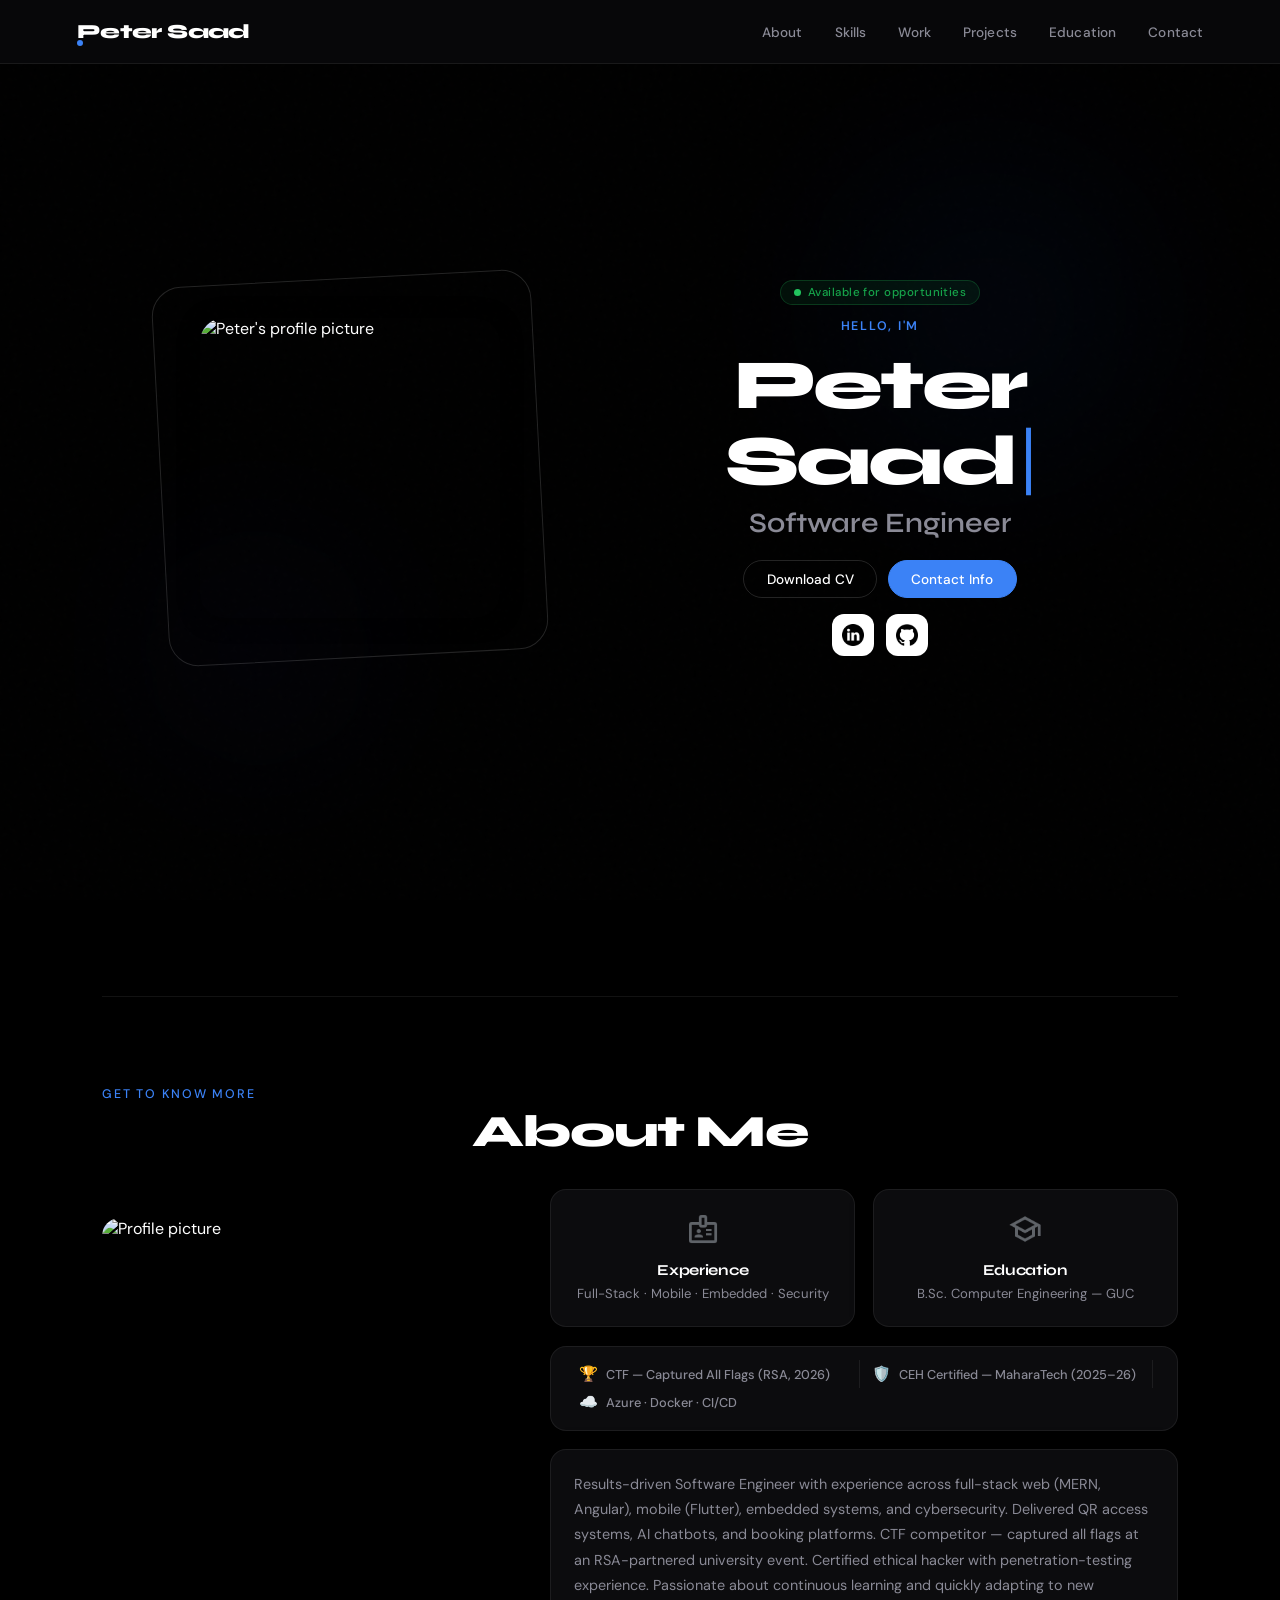
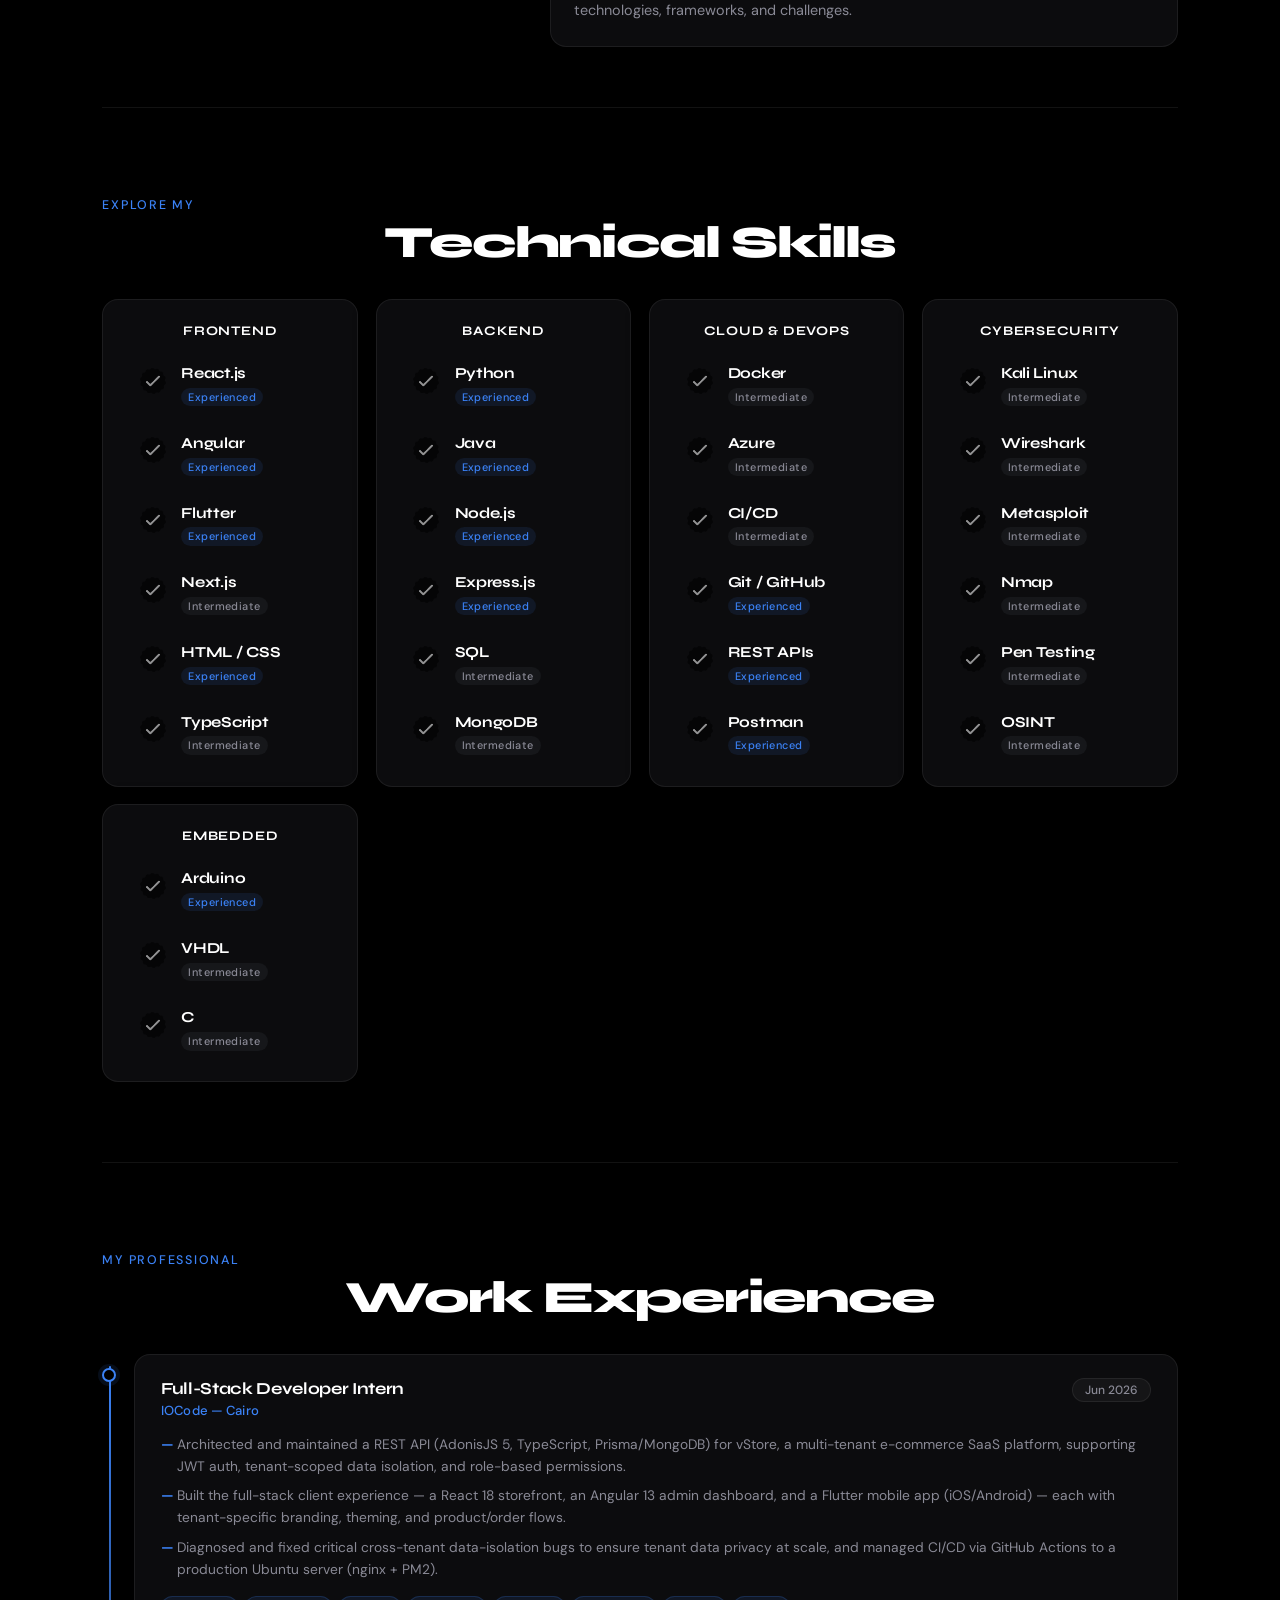
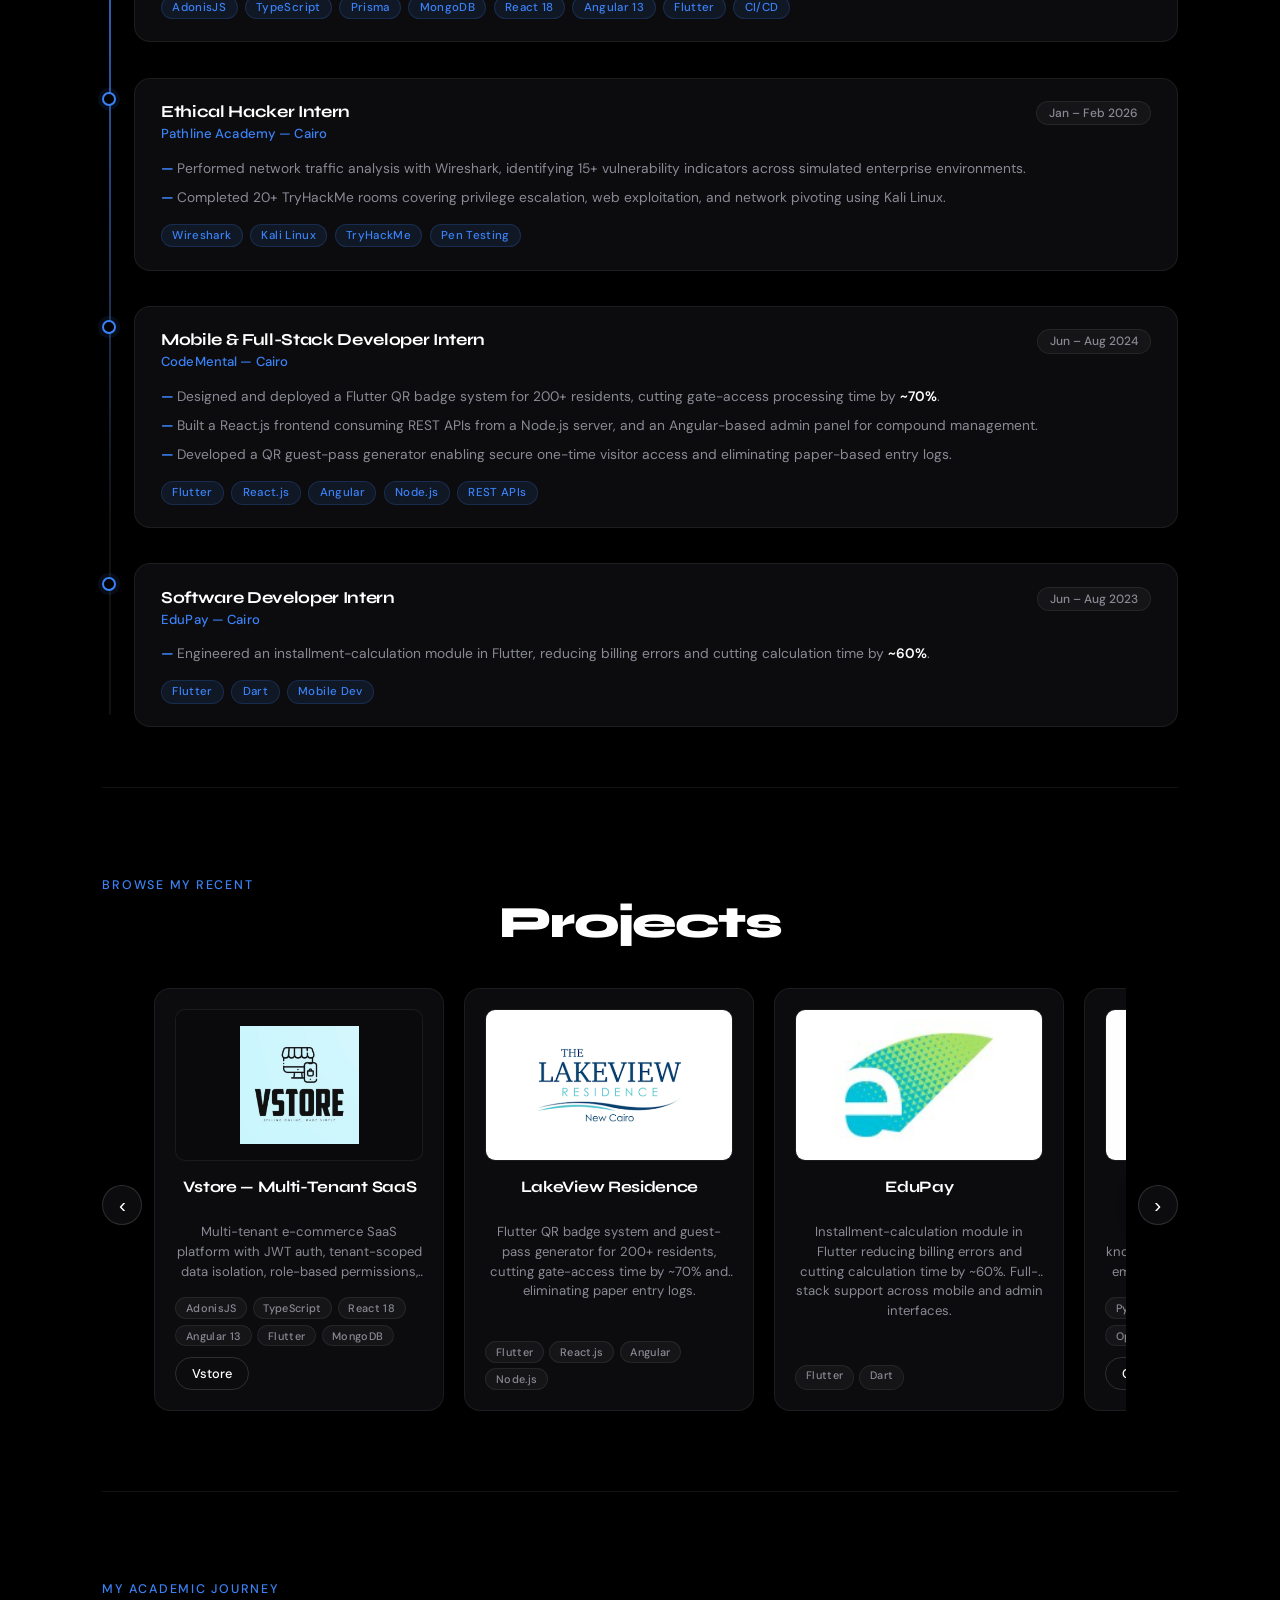
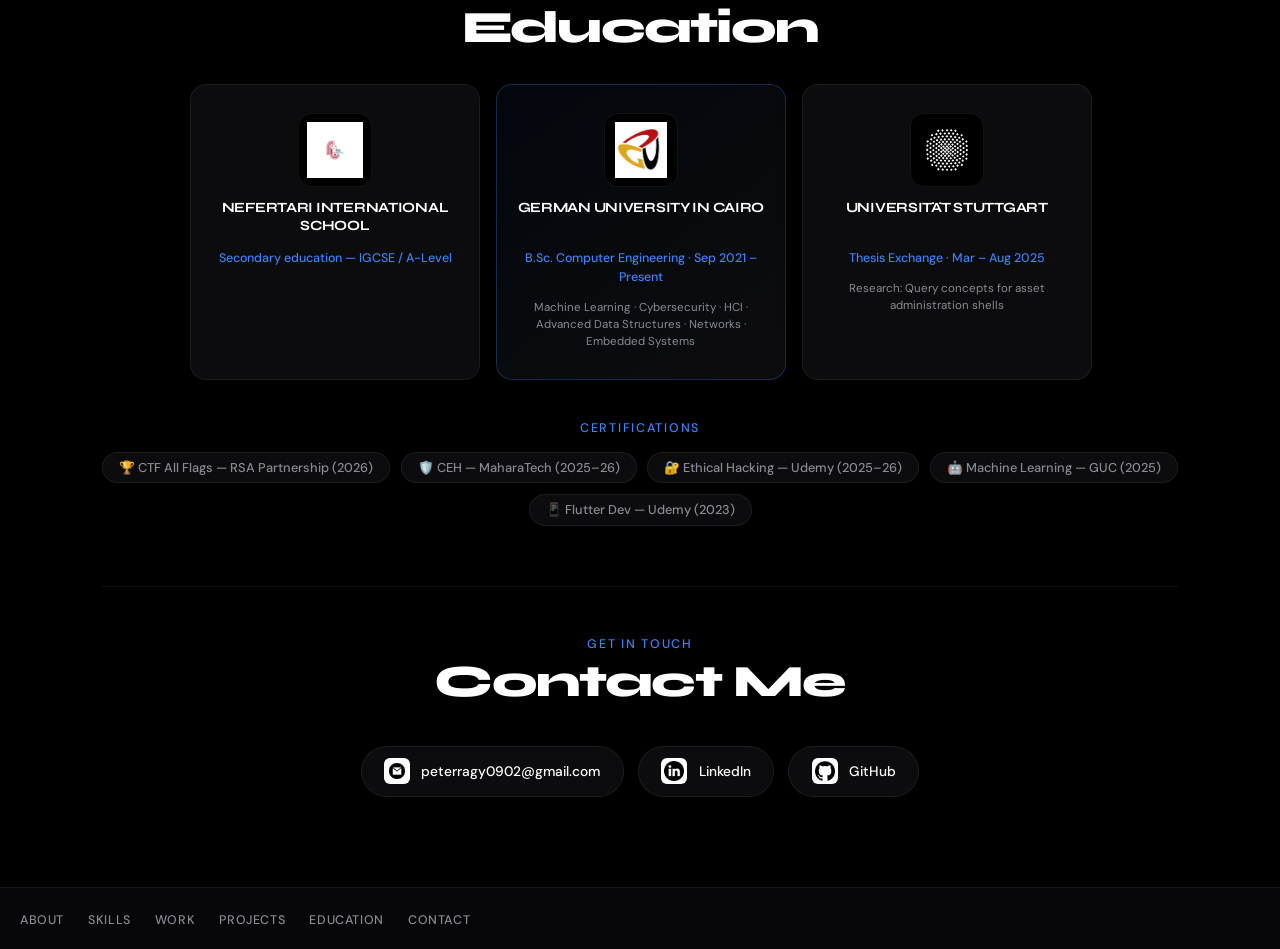
==== commit a744414f: "updates" ====
--- a/index.html
+++ b/index.html
@@ -4,13 +4,12 @@
     <meta charset="UTF-8" />
     <meta http-equiv="X-UA-Compatible" content="IE=edge" />
     <meta name="viewport" content="width=device-width, initial-scale=1.0" />
-    <title>Peter Saad — Software Developer</title>
+    <title>Peter Saad — Software Engineer</title>
     <link rel="preconnect" href="https://fonts.googleapis.com">
     <link rel="preconnect" href="https://fonts.gstatic.com" crossorigin>
     <link href="https://fonts.googleapis.com/css2?family=Syne:wght@400;500;600;700;800&family=DM+Sans:ital,opsz,wght@0,9..40,300;0,9..40,400;0,9..40,500;1,9..40,300&display=swap" rel="stylesheet">
     <link rel="stylesheet" href="style.css" />
     <link rel="stylesheet" href="mediaqueries.css" />
-    
   </head>
   <body>
 
@@ -20,7 +19,8 @@
       <div>
         <ul class="nav-links">
           <li><a href="#about">About</a></li>
-          <li><a href="#experience">Experience</a></li>
+          <li><a href="#experience">Skills</a></li>
+          <li><a href="#work">Work</a></li>
           <li><a href="#projects">Projects</a></li>
           <li><a href="#education">Education</a></li>
           <li><a href="#contact">Contact</a></li>
@@ -38,11 +38,12 @@
           <span></span>
         </div>
         <ul class="menu-links" id="menuLinks">
-          <li><a href="#about" onclick="toggleMenu()">About</a></li>
-          <li><a href="#experience" onclick="toggleMenu()">Experience</a></li>
-          <li><a href="#projects" onclick="toggleMenu()">Projects</a></li>
-          <li><a href="#education" onclick="toggleMenu()">Education</a></li>
-          <li><a href="#contact" onclick="toggleMenu()">Contact</a></li>
+          <li><a href="#about"      onclick="toggleMenu()">About</a></li>
+          <li><a href="#experience" onclick="toggleMenu()">Skills</a></li>
+          <li><a href="#work"       onclick="toggleMenu()">Work</a></li>
+          <li><a href="#projects"   onclick="toggleMenu()">Projects</a></li>
+          <li><a href="#education"  onclick="toggleMenu()">Education</a></li>
+          <li><a href="#contact"    onclick="toggleMenu()">Contact</a></li>
         </ul>
       </div>
     </nav>
@@ -56,9 +57,9 @@
         <div class="status-badge reveal reveal-delay-1">Available for opportunities</div>
         <p class="section__text__p1 reveal reveal-delay-1">Hello, I'm</p>
         <h1 class="title reveal reveal-delay-2">Peter Saad</h1>
-        <p class="section__text__p2 reveal reveal-delay-3">Software Developer</p>
+        <p class="section__text__p2 reveal reveal-delay-3">Software Engineer</p>
         <div class="btn-container reveal reveal-delay-4">
-          <button class="btn btn-color-2" onclick="window.open('./assets/CV.pdf')">Download CV</button>
+          <button class="btn btn-color-2" onclick="window.open('./assets/Peter_Saad_CV.pdf')">Download CV</button>
           <button class="btn btn-color-1" onclick="location.href='./#contact'">Contact Info</button>
         </div>
         <div id="socials-container" class="reveal reveal-delay-5">
@@ -83,21 +84,40 @@
             <div class="details-container reveal reveal-delay-2">
               <img src="./assets/badge_24dp_5F6368_FILL0_wght400_GRAD0_opsz24.png" alt="Experience icon" class="icon" />
               <h3>Experience</h3>
-              <p>Software Development</p>
+              <p>Full-Stack · Mobile · Embedded · Security</p>
             </div>
             <div class="details-container reveal reveal-delay-3">
               <img src="./assets/school_24dp_5F6368_FILL0_wght400_GRAD0_opsz24.png" alt="Education icon" class="icon" />
               <h3>Education</h3>
-              <p>Bachelors Degree in Computer Science</p>
-            </div>
-          </div>
+              <p>B.Sc. Computer Engineering — GUC</p>
+            </div>
+          </div>
+
+          <!-- Achievements strip -->
+          <div class="achievements-strip reveal reveal-delay-3">
+            <div class="ach-item">
+              <span class="ach-icon">🏆</span>
+              <span>CTF — Captured All Flags (RSA, 2026)</span>
+            </div>
+            <div class="ach-sep"></div>
+            <div class="ach-item">
+              <span class="ach-icon">🛡️</span>
+              <span>CEH Certified — MaharaTech (2025–26)</span>
+            </div>
+            <div class="ach-sep"></div>
+            <div class="ach-item">
+              <span class="ach-icon">☁️</span>
+              <span>Azure · Docker · CI/CD</span>
+            </div>
+          </div>
+
           <div class="text-container reveal reveal-delay-4">
             <p>
-              Hardworking and motivated Software Developer with hands-on experience in full-stack web development, mobile
-              applications, embedded systems, and machine learning. Skilled in modern programming languages and tools, with a
-              strong foundation in problem-solving, system design, and data-driven solutions. Experienced in developing intelligent
-              systems, including chatbot applications, and eager to apply technical expertise and creativity to real-world projects
-              while continuously learning and growing in the field of software engineering.
+              Results-driven Software Engineer with experience across full-stack web (MERN, Angular), mobile (Flutter),
+              embedded systems, and cybersecurity. Delivered QR access systems, AI chatbots, and booking platforms.
+              CTF competitor — captured all flags at an RSA-partnered university event. Certified ethical hacker
+              with penetration-testing experience. Passionate about continuous learning and quickly adapting to new
+              technologies, frameworks, and challenges.
             </p>
           </div>
         </div>
@@ -105,21 +125,22 @@
       <img src="./assets/arrow.png" alt="Arrow icon" class="icon arrow" onclick="location.href='./#experience'" />
     </section>
 
-    <!-- ── EXPERIENCE ── -->
+    <!-- ── SKILLS ── -->
     <section id="experience">
       <p class="section__text__p1 reveal">Explore My</p>
-      <h1 class="title reveal reveal-delay-1">Experience</h1>
+      <h1 class="title reveal reveal-delay-1">Technical Skills</h1>
       <div class="experience-details-container reveal reveal-delay-2">
         <div class="about-containers">
 
           <div class="details-container">
             <h2 class="experience-sub-title">Frontend</h2>
             <div class="article-container">
+              <article><img src="./assets/checkmark.png" alt="" class="icon" /><div><h3>React.js</h3><p><span class="skill-level experienced">Experienced</span></p></div></article>
+              <article><img src="./assets/checkmark.png" alt="" class="icon" /><div><h3>Angular</h3><p><span class="skill-level experienced">Experienced</span></p></div></article>
               <article><img src="./assets/checkmark.png" alt="" class="icon" /><div><h3>Flutter</h3><p><span class="skill-level experienced">Experienced</span></p></div></article>
-              <article><img src="./assets/checkmark.png" alt="" class="icon" /><div><h3>React</h3><p><span class="skill-level experienced">Experienced</span></p></div></article>
-              <article><img src="./assets/checkmark.png" alt="" class="icon" /><div><h3>HTML</h3><p><span class="skill-level experienced">Experienced</span></p></div></article>
-              <article><img src="./assets/checkmark.png" alt="" class="icon" /><div><h3>CSS</h3><p><span class="skill-level experienced">Experienced</span></p></div></article>
-              <article><img src="./assets/checkmark.png" alt="" class="icon" /><div><h3>JavaScript</h3><p><span class="skill-level intermediate">Intermediate</span></p></div></article>
+              <article><img src="./assets/checkmark.png" alt="" class="icon" /><div><h3>Next.js</h3><p><span class="skill-level intermediate">Intermediate</span></p></div></article>
+              <article><img src="./assets/checkmark.png" alt="" class="icon" /><div><h3>HTML / CSS</h3><p><span class="skill-level experienced">Experienced</span></p></div></article>
+              <article><img src="./assets/checkmark.png" alt="" class="icon" /><div><h3>TypeScript</h3><p><span class="skill-level intermediate">Intermediate</span></p></div></article>
             </div>
           </div>
 
@@ -128,8 +149,34 @@
             <div class="article-container">
               <article><img src="./assets/checkmark.png" alt="" class="icon" /><div><h3>Python</h3><p><span class="skill-level experienced">Experienced</span></p></div></article>
               <article><img src="./assets/checkmark.png" alt="" class="icon" /><div><h3>Java</h3><p><span class="skill-level experienced">Experienced</span></p></div></article>
-              <article><img src="./assets/checkmark.png" alt="" class="icon" /><div><h3>C</h3><p><span class="skill-level intermediate">Intermediate</span></p></div></article>
+              <article><img src="./assets/checkmark.png" alt="" class="icon" /><div><h3>Node.js</h3><p><span class="skill-level experienced">Experienced</span></p></div></article>
+              <article><img src="./assets/checkmark.png" alt="" class="icon" /><div><h3>Express.js</h3><p><span class="skill-level experienced">Experienced</span></p></div></article>
               <article><img src="./assets/checkmark.png" alt="" class="icon" /><div><h3>SQL</h3><p><span class="skill-level intermediate">Intermediate</span></p></div></article>
+              <article><img src="./assets/checkmark.png" alt="" class="icon" /><div><h3>MongoDB</h3><p><span class="skill-level intermediate">Intermediate</span></p></div></article>
+            </div>
+          </div>
+
+          <div class="details-container">
+            <h2 class="experience-sub-title">Cloud & DevOps</h2>
+            <div class="article-container">
+              <article><img src="./assets/checkmark.png" alt="" class="icon" /><div><h3>Docker</h3><p><span class="skill-level intermediate">Intermediate</span></p></div></article>
+              <article><img src="./assets/checkmark.png" alt="" class="icon" /><div><h3>Azure</h3><p><span class="skill-level intermediate">Intermediate</span></p></div></article>
+              <article><img src="./assets/checkmark.png" alt="" class="icon" /><div><h3>CI/CD</h3><p><span class="skill-level intermediate">Intermediate</span></p></div></article>
+              <article><img src="./assets/checkmark.png" alt="" class="icon" /><div><h3>Git / GitHub</h3><p><span class="skill-level experienced">Experienced</span></p></div></article>
+              <article><img src="./assets/checkmark.png" alt="" class="icon" /><div><h3>REST APIs</h3><p><span class="skill-level experienced">Experienced</span></p></div></article>
+              <article><img src="./assets/checkmark.png" alt="" class="icon" /><div><h3>Postman</h3><p><span class="skill-level experienced">Experienced</span></p></div></article>
+            </div>
+          </div>
+
+          <div class="details-container">
+            <h2 class="experience-sub-title">Cybersecurity</h2>
+            <div class="article-container">
+              <article><img src="./assets/checkmark.png" alt="" class="icon" /><div><h3>Kali Linux</h3><p><span class="skill-level intermediate">Intermediate</span></p></div></article>
+              <article><img src="./assets/checkmark.png" alt="" class="icon" /><div><h3>Wireshark</h3><p><span class="skill-level intermediate">Intermediate</span></p></div></article>
+              <article><img src="./assets/checkmark.png" alt="" class="icon" /><div><h3>Metasploit</h3><p><span class="skill-level intermediate">Intermediate</span></p></div></article>
+              <article><img src="./assets/checkmark.png" alt="" class="icon" /><div><h3>Nmap</h3><p><span class="skill-level intermediate">Intermediate</span></p></div></article>
+              <article><img src="./assets/checkmark.png" alt="" class="icon" /><div><h3>Pen Testing</h3><p><span class="skill-level intermediate">Intermediate</span></p></div></article>
+              <article><img src="./assets/checkmark.png" alt="" class="icon" /><div><h3>OSINT</h3><p><span class="skill-level intermediate">Intermediate</span></p></div></article>
             </div>
           </div>
 
@@ -138,20 +185,103 @@
             <div class="article-container">
               <article><img src="./assets/checkmark.png" alt="" class="icon" /><div><h3>Arduino</h3><p><span class="skill-level experienced">Experienced</span></p></div></article>
               <article><img src="./assets/checkmark.png" alt="" class="icon" /><div><h3>VHDL</h3><p><span class="skill-level intermediate">Intermediate</span></p></div></article>
-            </div>
-          </div>
-
-          <div class="details-container">
-            <h2 class="experience-sub-title">Cybersecurity</h2>
-            <div class="article-container">
-              <article><img src="./assets/checkmark.png" alt="" class="icon" /><div><h3>Wireshark</h3><p><span class="skill-level intermediate">Intermediate</span></p></div></article>
-              <article><img src="./assets/checkmark.png" alt="" class="icon" /><div><h3>Metasploit</h3><p><span class="skill-level intermediate">Intermediate</span></p></div></article>
-              <article><img src="./assets/checkmark.png" alt="" class="icon" /><div><h3>Nmap</h3><p><span class="skill-level intermediate">Intermediate</span></p></div></article>
-              <article><img src="./assets/checkmark.png" alt="" class="icon" /><div><h3>Kali Linux</h3><p><span class="skill-level intermediate">Intermediate</span></p></div></article>
-            </div>
-          </div>
-
-        </div>
+              <article><img src="./assets/checkmark.png" alt="" class="icon" /><div><h3>C</h3><p><span class="skill-level intermediate">Intermediate</span></p></div></article>
+            </div>
+          </div>
+
+        </div>
+      </div>
+      <img src="./assets/arrow.png" alt="Arrow icon" class="icon arrow" onclick="location.href='./#work'" />
+    </section>
+
+    <!-- ── WORK EXPERIENCE ── -->
+    <section id="work">
+      <p class="section__text__p1 reveal">My Professional</p>
+      <h1 class="title reveal reveal-delay-1">Work Experience</h1>
+
+      <div class="timeline reveal reveal-delay-2">
+
+        <div class="timeline-item">
+          <div class="timeline-dot"></div>
+          <div class="timeline-content">
+            <div class="timeline-header">
+              <div>
+                <h3 class="timeline-role">Full-Stack Developer Intern</h3>
+                <p class="timeline-company">IOCode — Cairo</p>
+              </div>
+              <span class="timeline-date">Jun 2026</span>
+            </div>
+            <ul class="timeline-bullets">
+              <li>Architected and maintained a REST API (AdonisJS 5, TypeScript, Prisma/MongoDB) for vStore, a multi-tenant e-commerce SaaS platform, supporting JWT auth, tenant-scoped data isolation, and role-based permissions.</li>
+              <li>Built the full-stack client experience — a React 18 storefront, an Angular 13 admin dashboard, and a Flutter mobile app (iOS/Android) — each with tenant-specific branding, theming, and product/order flows.</li>
+              <li>Diagnosed and fixed critical cross-tenant data-isolation bugs to ensure tenant data privacy at scale, and managed CI/CD via GitHub Actions to a production Ubuntu server (nginx + PM2).</li>
+            </ul>
+            <div class="timeline-tags">
+              <span>AdonisJS</span><span>TypeScript</span><span>Prisma</span><span>MongoDB</span><span>React 18</span><span>Angular 13</span><span>Flutter</span><span>CI/CD</span>
+            </div>
+          </div>
+        </div>
+
+        <div class="timeline-item">
+          <div class="timeline-dot"></div>
+          <div class="timeline-content">
+            <div class="timeline-header">
+              <div>
+                <h3 class="timeline-role">Ethical Hacker Intern</h3>
+                <p class="timeline-company">Pathline Academy — Cairo</p>
+              </div>
+              <span class="timeline-date">Jan – Feb 2026</span>
+            </div>
+            <ul class="timeline-bullets">
+              <li>Performed network traffic analysis with Wireshark, identifying 15+ vulnerability indicators across simulated enterprise environments.</li>
+              <li>Completed 20+ TryHackMe rooms covering privilege escalation, web exploitation, and network pivoting using Kali Linux.</li>
+            </ul>
+            <div class="timeline-tags">
+              <span>Wireshark</span><span>Kali Linux</span><span>TryHackMe</span><span>Pen Testing</span>
+            </div>
+          </div>
+        </div>
+
+        <div class="timeline-item">
+          <div class="timeline-dot"></div>
+          <div class="timeline-content">
+            <div class="timeline-header">
+              <div>
+                <h3 class="timeline-role">Mobile & Full-Stack Developer Intern</h3>
+                <p class="timeline-company">CodeMental — Cairo</p>
+              </div>
+              <span class="timeline-date">Jun – Aug 2024</span>
+            </div>
+            <ul class="timeline-bullets">
+              <li>Designed and deployed a Flutter QR badge system for 200+ residents, cutting gate-access processing time by <strong>~70%</strong>.</li>
+              <li>Built a React.js frontend consuming REST APIs from a Node.js server, and an Angular-based admin panel for compound management.</li>
+              <li>Developed a QR guest-pass generator enabling secure one-time visitor access and eliminating paper-based entry logs.</li>
+            </ul>
+            <div class="timeline-tags">
+              <span>Flutter</span><span>React.js</span><span>Angular</span><span>Node.js</span><span>REST APIs</span>
+            </div>
+          </div>
+        </div>
+
+        <div class="timeline-item">
+          <div class="timeline-dot"></div>
+          <div class="timeline-content">
+            <div class="timeline-header">
+              <div>
+                <h3 class="timeline-role">Software Developer Intern</h3>
+                <p class="timeline-company">EduPay — Cairo</p>
+              </div>
+              <span class="timeline-date">Jun – Aug 2023</span>
+            </div>
+            <ul class="timeline-bullets">
+              <li>Engineered an installment-calculation module in Flutter, reducing billing errors and cutting calculation time by <strong>~60%</strong>.</li>
+            </ul>
+            <div class="timeline-tags">
+              <span>Flutter</span><span>Dart</span><span>Mobile Dev</span>
+            </div>
+          </div>
+        </div>
+
       </div>
       <img src="./assets/arrow.png" alt="Arrow icon" class="icon arrow" onclick="location.href='./#projects'" />
     </section>
@@ -165,48 +295,84 @@
         <div class="projects-slider-wrap">
           <button class="slider-btn slider-btn-left" type="button" aria-label="Scroll left" onclick="scrollProjects(-1)">‹</button>
 
-          <div class="about-containers projects-slider" id="projectsSlider">
+          <div class="projects-slider" id="projectsSlider">
 
             <div class="details-container color-container">
-              <div class="article-container">
-                <img src="./assets/lakeView.png" alt="QR Access System" class="project-img" />
-              </div>
-              <h2 class="experience-sub-title project-title">LakeView Residence</h2>
-              <p class="project-desc">Developed a QR code ID badge system and guest pass generator to streamline access control for a residential compound.</p>
+              <img src="./assets/vstore-icon.png" alt="Vstore" class="project-img project-img-placeholder" />
+              <div class="project-body">
+                <h2 class="project-title">Vstore — Multi-Tenant SaaS</h2>
+                <p class="project-desc">Multi-tenant e-commerce SaaS platform with JWT auth, tenant-scoped data isolation, role-based permissions, and full-stack client apps across web and mobile.</p>
+              </div>
+              <div class="project-footer">
+                <div class="project-tech-tags">
+                  <span>AdonisJS</span><span>TypeScript</span><span>React 18</span><span>Angular 13</span><span>Flutter</span><span>MongoDB</span>
+                 
+                </div>
+                <div class="btn-container">
+                  <button class="btn btn-color-2 project-btn" onclick="location.href='https://get.vstoreae.com'">Vstore</button>
+                </div>
+              </div>
             </div>
 
             <div class="details-container color-container">
-              <div class="article-container">
-                <img src="./assets/edupayegyptcom_logo-2.jpeg" alt="EduPay" class="project-img" />
-              </div>
-              <h2 class="experience-sub-title project-title">EduPay</h2>
-              <p class="project-desc">Built a backend function to calculate payment installments and supported full stack development using Flutter.</p>
-            </div>
-
-            
+              <img src="./assets/lakeView.png" alt="LakeView Residence" class="project-img" />
+              <div class="project-body">
+                <h2 class="project-title">LakeView Residence</h2>
+                <p class="project-desc">Flutter QR badge system and guest-pass generator for 200+ residents, cutting gate-access time by ~70% and eliminating paper entry logs.</p>
+              </div>
+              <div class="project-footer">
+                <div class="project-tech-tags">
+                  <span>Flutter</span><span>React.js</span><span>Angular</span><span>Node.js</span>
+                </div>
+              </div>
+            </div>
 
             <div class="details-container color-container">
-              <div class="article-container">
-                <img src="./assets/airlineChatbot.png" alt="Airline Chatbot" class="project-img" />
-              </div>
-              <h2 class="experience-sub-title project-title">Airline Chatbot</h2>
-              <p class="project-desc">Integrated knowledge graph queries with embedding retrieval, then used LLMs to merge results for better accuracy and context.</p>
-              <div class="btn-container">
-                <button class="btn btn-color-2 project-btn" onclick="location.href='https://github.com/mario3fady/ACL-Airline-94/'">GitHub</button>
+              <img src="./assets/edupayegyptcom_logo-2.jpeg" alt="EduPay" class="project-img" />
+              <div class="project-body">
+                <h2 class="project-title">EduPay</h2>
+                <p class="project-desc">Installment-calculation module in Flutter reducing billing errors and cutting calculation time by ~60%. Full-stack support across mobile and admin interfaces.</p>
+              </div>
+              <div class="project-footer">
+                <div class="project-tech-tags">
+                  <span>Flutter</span><span>Dart</span>
+                </div>
               </div>
             </div>
 
             <div class="details-container color-container">
-              <div class="article-container">
-                <img src="./assets/Wandermate_logo.svg" alt="Wander-Mate" class="project-img" />
-              </div>
-              <h2 class="experience-sub-title project-title">Wander-Mate</h2>
-              <p class="project-desc">MERN travel platform for booking flights, hotels, tours, and souvenirs with custom itineraries and secure payments.</p>
-              <div class="btn-container">
-                <button class="btn btn-color-2 project-btn" onclick="location.href='https://github.com/Advanced-computer-lab-2024/Wander-Mate'">GitHub</button>
-              </div>
-            </div>
-
+              <img src="./assets/airlineChatbot.png" alt="Airline Chatbot" class="project-img" />
+              <div class="project-body">
+                <h2 class="project-title">Airline Chatbot</h2>
+                <p class="project-desc">Hybrid chatbot merging Neo4j knowledge-graph queries with semantic embeddings + LLM outputs, improving response accuracy ~40% over baseline RAG.</p>
+              </div>
+              <div class="project-footer">
+                <div class="project-tech-tags">
+                  <span>Python</span><span>LangChain</span><span>Neo4j</span><span>OpenAI</span>
+                </div>
+                <div class="btn-container">
+                  <button class="btn btn-color-2 project-btn" onclick="location.href='https://github.com/mario3fady/ACL-Airline-94/'">GitHub</button>
+                </div>
+              </div>
+            </div>
+
+            <div class="details-container color-container">
+              <img src="./assets/Wandermate_logo.svg" alt="Wander-Mate" class="project-img" />
+              <div class="project-body">
+                <h2 class="project-title">Wander-Mate</h2>
+                <p class="project-desc">Full-stack MERN booking platform for flights, hotels, tours and souvenirs — Stripe payments, itinerary builder, role-based authentication.</p>
+              </div>
+              <div class="project-footer">
+                <div class="project-tech-tags">
+                  <span>MongoDB</span><span>Express</span><span>React</span><span>Node.js</span><span>Stripe</span>
+                </div>
+                <div class="btn-container">
+                  <button class="btn btn-color-2 project-btn" onclick="location.href='https://github.com/Advanced-computer-lab-2024/Wander-Mate'">GitHub</button>
+                </div>
+              </div>
+            </div>
+
+           
           </div>
 
           <button class="slider-btn slider-btn-right" type="button" aria-label="Scroll right" onclick="scrollProjects(1)">›</button>
@@ -221,20 +387,23 @@
       <p class="section__text__p1 reveal">My Academic Journey</p>
       <h1 class="title reveal reveal-delay-1">Education</h1>
       <div class="experience-details-container reveal reveal-delay-2">
-        <div class="about-containers">
+        <div class="about-containers edu-grid">
 
           <div class="details-container color-container education-card">
             <div class="edu-logo-wrap">
               <img src="./assets/nefertari.png" alt="Nefertari International School" class="edu-logo" />
             </div>
             <h2 class="experience-sub-title project-title">Nefertari International School</h2>
-          </div>
-
-          <div class="details-container color-container education-card">
+            <p class="edu-desc">Secondary education — IGCSE / A-Level</p>
+          </div>
+
+          <div class="details-container color-container education-card edu-card-main">
             <div class="edu-logo-wrap">
               <img src="./assets/The_German_University_in_Cairo_Official_logo.jpg" alt="German University in Cairo" class="edu-logo" />
             </div>
             <h2 class="experience-sub-title project-title">German University in Cairo</h2>
+            <p class="edu-desc">B.Sc. Computer Engineering · Sep 2021 – Present</p>
+            <p class="edu-courses">Machine Learning · Cybersecurity · HCI · Advanced Data Structures · Networks · Embedded Systems</p>
           </div>
 
           <div class="details-container color-container education-card">
@@ -242,8 +411,22 @@
               <img src="./assets/universitet-stuttgart.svg" alt="Universität Stuttgart" class="edu-logo" />
             </div>
             <h2 class="experience-sub-title project-title">Universität Stuttgart</h2>
-          </div>
-
+            <p class="edu-desc">Thesis Exchange · Mar – Aug 2025</p>
+            <p class="edu-courses">Research: Query concepts for asset administration shells</p>
+          </div>
+
+        </div>
+      </div>
+
+      <!-- Certifications -->
+      <div class="certs-row reveal reveal-delay-3">
+        <p class="section__text__p1">Certifications</p>
+        <div class="certs-list">
+          <div class="cert-chip">🏆 CTF All Flags — RSA Partnership (2026)</div>
+          <div class="cert-chip">🛡️ CEH — MaharaTech (2025–26)</div>
+          <div class="cert-chip">🔐 Ethical Hacking — Udemy (2025–26)</div>
+          <div class="cert-chip">🤖 Machine Learning — GUC (2025)</div>
+          <div class="cert-chip">📱 Flutter Dev — Udemy (2023)</div>
         </div>
       </div>
 
@@ -280,7 +463,8 @@
         <div class="nav-links-container">
           <ul class="nav-links">
             <li><a href="#about">About</a></li>
-            <li><a href="#experience">Experience</a></li>
+            <li><a href="#experience">Skills</a></li>
+            <li><a href="#work">Work</a></li>
             <li><a href="#projects">Projects</a></li>
             <li><a href="#education">Education</a></li>
             <li><a href="#contact">Contact</a></li>
@@ -289,38 +473,6 @@
       </nav>
     </footer>
 
-    <script>
-      /* ── NAV SCROLL EFFECT ── */
-      const desktopNav = document.getElementById('desktop-nav');
-      window.addEventListener('scroll', () => {
-        desktopNav.classList.toggle('scrolled', window.scrollY > 20);
-      });
-
-      /* ── HAMBURGER ── */
-      function toggleMenu() {
-        const icon = document.getElementById('hamburgerIcon');
-        const links = document.getElementById('menuLinks');
-        icon.classList.toggle('open');
-        links.classList.toggle('open');
-      }
-
-      /* ── SCROLL REVEAL ── */
-      const revealObserver = new IntersectionObserver((entries) => {
-        entries.forEach(entry => {
-          if (entry.isIntersecting) {
-            entry.target.classList.add('visible');
-          }
-        });
-      }, { threshold: 0.12, rootMargin: '0px 0px -40px 0px' });
-
-      document.querySelectorAll('.reveal').forEach(el => revealObserver.observe(el));
-
-      /* ── PROJECT SLIDER ── */
-      function scrollProjects(dir) {
-        const slider = document.getElementById('projectsSlider');
-        const cardWidth = slider.querySelector('.color-container')?.offsetWidth + 20 || 320;
-        slider.scrollBy({ left: dir * cardWidth, behavior: 'smooth' });
-      }
-    </script>
+    <script src="script.js"></script>
   </body>
 </html>
--- a/style.css
+++ b/style.css
@@ -1,1477 +1,782 @@
-/* GENERAL */
-@import url("https://fonts.googleapis.com/css2?family=Poppins:wght@300;400;500;600&display=swap");
-
-* {
-  margin: 0;
-  padding: 0;
-}
+/* ─────────────────────────────────────────────────────────
+   FONTS & DESIGN TOKENS
+───────────────────────────────────────────────────────── */
+@import url("https://fonts.googleapis.com/css2?family=Syne:wght@400;500;600;700;800&family=DM+Sans:ital,opsz,wght@0,9..40,300;0,9..40,400;0,9..40,500;1,9..40,300&display=swap");
+
+:root {
+  --font-display: 'Syne', sans-serif;
+  --font-body:    'DM Sans', sans-serif;
+
+  --clr-bg:            #000000;
+  --clr-surface:       rgba(14,14,16,0.9);
+  --clr-surface-glass: rgba(10,10,12,0.75);
+
+  --clr-border:        rgba(255,255,255,0.07);
+  --clr-border-strong: rgba(255,255,255,0.14);
+
+  --clr-text:          #ffffff;
+  --clr-text-muted:    #8a8a96;
+
+  --clr-accent:        #3b82f6;
+  --clr-accent-soft:   rgba(59,130,246,0.10);
+  --clr-accent-glow:   rgba(59,130,246,0.18);
+
+  --radius-card: 16px;
+  --radius-pill: 999px;
+
+  --shadow-card:  0 2px 20px rgba(0,0,0,0.55);
+  --shadow-hover: 0 8px 40px rgba(0,0,0,0.75);
+
+  --transition: 0.26s cubic-bezier(.4,0,.2,1);
+}
+
+/* ─────────────────────────────────────────────────────────
+   RESET & BASE
+───────────────────────────────────────────────────────── */
+*, *::before, *::after { box-sizing: border-box; margin: 0; padding: 0; }
+html { scroll-behavior: smooth; }
 
 body {
-  font-family: "Poppins", sans-serif;
-  background-color: black; /* Black background */
-  color: white; /* White text for contrast */
-}
-
-html {
-  scroll-behavior: smooth;
-}
-
-p {
-  color: rgb(200, 200, 200); /* Light gray text */
-}
-
-/* TRANSITION */
-a,
-.btn {
-  transition: all 300ms ease;
-}
-
-/* DESKTOP NAV */
-nav,
-.nav-links {
-  display: flex;
-}
-
-nav {
-  justify-content: space-around;
-  align-items: center;
-  height: 10vh;
-  background-color: #333; /* Darker navbar */
-}
-
-.nav-links {
-  gap: 2rem;
-  list-style: none;
-  font-size: 1.5rem;
-}
+  font-family: var(--font-body);
+  background: var(--clr-bg);
+  color: var(--clr-text);
+  -webkit-font-smoothing: antialiased;
+  overflow-x: hidden;
+}
+
+p { color: var(--clr-text-muted); }
 
 a {
-  color: white; /* White links */
+  color: var(--clr-text);
   text-decoration: none;
-}
-
-a:hover {
-  color: grey;
-  text-decoration: underline;
-  text-underline-offset: 1rem;
-  text-decoration-color: rgb(181, 181, 181);
-}
-
-.logo {
-  font-size: 2rem;
-}
-
-.logo:hover {
-  cursor: default;
-}
-
-/* HAMBURGER MENU */
+  transition: color var(--transition);
+}
+a:hover { color: var(--clr-accent); }
+
+/* ─────────────────────────────────────────────────────────
+   NOISE TEXTURE
+───────────────────────────────────────────────────────── */
+body::before {
+  content: '';
+  position: fixed; inset: 0;
+  background-image: url("data:image/svg+xml,%3Csvg viewBox='0 0 200 200' xmlns='http://www.w3.org/2000/svg'%3E%3Cfilter id='n'%3E%3CfeTurbulence type='fractalNoise' baseFrequency='0.9' numOctaves='4' stitchTiles='stitch'/%3E%3C/filter%3E%3Crect width='100%25' height='100%25' filter='url(%23n)' opacity='0.025'/%3E%3C/svg%3E");
+  pointer-events: none; z-index: 0; opacity: .45;
+}
+
+/* ─────────────────────────────────────────────────────────
+   SCROLL REVEAL
+───────────────────────────────────────────────────────── */
+.reveal {
+  opacity: 0;
+  transform: translateY(28px);
+  transition: opacity 0.65s cubic-bezier(.4,0,.2,1), transform 0.65s cubic-bezier(.4,0,.2,1);
+}
+.reveal.visible { opacity: 1; transform: none; }
+.reveal-delay-1 { transition-delay: 0.10s; }
+.reveal-delay-2 { transition-delay: 0.20s; }
+.reveal-delay-3 { transition-delay: 0.30s; }
+.reveal-delay-4 { transition-delay: 0.40s; }
+.reveal-delay-5 { transition-delay: 0.50s; }
+
+/* ─────────────────────────────────────────────────────────
+   DESKTOP NAV
+───────────────────────────────────────────────────────── */
+#desktop-nav {
+  position: fixed; top: 0; left: 0; right: 0; z-index: 100;
+  display: flex; justify-content: space-between; align-items: center;
+  padding: 0 6%; height: 64px;
+  background: var(--clr-surface-glass);
+  backdrop-filter: blur(20px) saturate(180%);
+  -webkit-backdrop-filter: blur(20px) saturate(180%);
+  border-bottom: 1px solid var(--clr-border);
+  transition: box-shadow var(--transition);
+}
+#desktop-nav.scrolled { box-shadow: 0 4px 24px rgba(0,0,0,0.3); }
+
+#desktop-nav .logo {
+  font-family: var(--font-display);
+  font-weight: 800; font-size: 1.25rem;
+  letter-spacing: -0.03em; color: var(--clr-text);
+  position: relative;
+}
+#desktop-nav .logo::after {
+  content: ''; position: absolute; bottom: -2px; left: 0;
+  width: 6px; height: 6px; border-radius: 50%; background: var(--clr-accent);
+}
+
+nav, .nav-links { display: flex; }
+.nav-links { gap: 2rem; list-style: none; }
+
+#desktop-nav .nav-links a {
+  font-size: 0.85rem; font-weight: 500;
+  color: var(--clr-text-muted); letter-spacing: 0.01em;
+  position: relative; transition: color var(--transition);
+}
+#desktop-nav .nav-links a::after {
+  content: ''; position: absolute; bottom: -3px; left: 0;
+  width: 0; height: 1.5px; background: var(--clr-accent);
+  transition: width var(--transition); border-radius: 2px;
+}
+#desktop-nav .nav-links a:hover { color: var(--clr-text); }
+#desktop-nav .nav-links a:hover::after { width: 100%; }
+
+.logo { font-size: 2rem; }
+.logo:hover { cursor: default; }
+
+/* ─────────────────────────────────────────────────────────
+   HAMBURGER NAV
+───────────────────────────────────────────────────────── */
 #hamburger-nav {
   display: none;
-}
-
-.hamburger-menu {
+  position: fixed; top: 0; left: 0; right: 0; z-index: 100;
+  background: var(--clr-surface-glass);
+  backdrop-filter: blur(20px); -webkit-backdrop-filter: blur(20px);
+  border-bottom: 1px solid var(--clr-border);
+  padding: 0 6%; height: 60px;
+  align-items: center; justify-content: space-between;
+}
+#hamburger-nav .logo {
+  font-family: var(--font-display); font-weight: 800;
+  font-size: 1.1rem; letter-spacing: -0.03em; position: relative;
+}
+#hamburger-nav .logo::after {
+  content: ''; position: absolute; bottom: -2px; left: 0;
+  width: 6px; height: 6px; border-radius: 50%; background: var(--clr-accent);
+}
+
+.hamburger-menu { position: relative; display: inline-block; }
+
+.hamburger-icon {
+  display: flex; flex-direction: column; gap: 5px;
+  cursor: pointer; padding: 6px; border-radius: 8px;
+  transition: background var(--transition);
+}
+.hamburger-icon:hover { background: var(--clr-accent-soft); }
+.hamburger-icon span {
+  display: block; width: 24px; height: 2px;
+  background: var(--clr-text); border-radius: 2px;
+  transition: transform var(--transition), opacity var(--transition), width var(--transition);
+  transform-origin: center;
+}
+.hamburger-icon.open span:nth-child(1) { transform: translateY(7px) rotate(45deg); }
+.hamburger-icon.open span:nth-child(2) { opacity: 0; width: 0; }
+.hamburger-icon.open span:nth-child(3) { transform: translateY(-7px) rotate(-45deg); }
+
+.menu-links {
+  position: fixed; top: 60px; left: 0; right: 0;
+  background: var(--clr-surface-glass);
+  backdrop-filter: blur(20px); -webkit-backdrop-filter: blur(20px);
+  border-bottom: 1px solid var(--clr-border);
+  padding: 0 6%; max-height: 0; overflow: hidden;
+  transition: max-height 0.4s cubic-bezier(.4,0,.2,1), padding 0.3s;
+  list-style: none;
+}
+.menu-links.open { max-height: 400px; padding: 1rem 6%; }
+.menu-links li { list-style: none; padding: 0.5rem 0; }
+.menu-links a {
+  font-family: var(--font-display); font-size: 1.05rem; font-weight: 600;
+  color: var(--clr-text); display: block;
+  transition: color var(--transition), transform var(--transition);
+}
+.menu-links a:hover { color: var(--clr-accent); transform: translateX(4px); }
+
+/* ─────────────────────────────────────────────────────────
+   SECTIONS — shared
+───────────────────────────────────────────────────────── */
+section {
+  padding: 90px 8% 60px;
   position: relative;
-  display: inline-block;
-}
-
-.hamburger-icon {
-  display: flex;
-  flex-direction: column;
-  justify-content: space-between;
-  height: 24px;
-  width: 30px;
-  cursor: pointer;
-}
-
-.hamburger-icon span {
-  width: 100%;
-  height: 2px;
-  background-color: white; /* White lines for hamburger */
-  transition: all 0.3 ease-in-out;
-}
-
-.menu-links {
-  position: absolute;
-  top: 100%;
-  right: 0;
-  background-color: #333; /* Dark background for menu */
-  width: fit-content;
-  max-height: 0;
-  overflow: hidden;
-  transition: all 0.3 ease-in-out;
-}
-
-.menu-links a {
+  min-height: fit-content;
+}
+section:not(#profile)::before {
+  content: ''; position: absolute;
+  top: 0; left: 8%; right: 8%; height: 1px;
+  background: var(--clr-border);
+}
+
+.section-container { display: flex; gap: 4rem; }
+
+.section__text__p1 {
+  font-size: 0.78rem; font-weight: 500;
+  letter-spacing: 0.14em; text-transform: uppercase;
+  color: var(--clr-accent); margin-bottom: 0.4rem;
   display: block;
-  padding: 10px;
+}
+
+.title {
+  font-family: var(--font-display);
+  font-weight: 800; letter-spacing: -0.04em;
+  line-height: 1.08; margin: 0 0 2rem;
+  font-size: clamp(1.8rem, 4vw, 2.8rem);
   text-align: center;
-  font-size: 1.5rem;
-  color: white; /* White text */
-  text-decoration: none;
-  transition: all 0.3 ease-in-out;
-}
-
-.menu-links li {
-  list-style: none;
-}
-
-.menu-links.open {
-  max-height: 300px;
-}
-
-.hamburger-icon.open span:first-child {
-  transform: rotate(45deg) translate(10px, 5px);
-}
-
-.hamburger-icon.open span:nth-child(2) {
-  opacity: 0;
-}
-
-.hamburger-icon.open span:last-child {
-  transform: rotate(-45deg) translate(10px, -5px);
-}
-
-/* SECTIONS */
-section {
-  padding-top: 4vh;
-  height: 96vh;
-  margin: 0 10rem;
-  box-sizing: border-box;
-  min-height: fit-content;
-}
-
-.section-container {
-  display: flex;
-}
-
-/* PROFILE SECTION */
+}
+
+/* ─────────────────────────────────────────────────────────
+   HERO
+───────────────────────────────────────────────────────── */
 #profile {
-  display: flex;
-  justify-content: center;
-  gap: 5rem;
-  height: 80vh;
+  min-height: 100vh;
+  display: flex; align-items: center; justify-content: center;
+  gap: 5rem; padding: 96px 8% 60px; position: relative;
+}
+#profile::before, #profile::after {
+  content: ''; position: absolute;
+  border-radius: 50%; filter: blur(90px); pointer-events: none; z-index: -1;
+}
+#profile::before {
+  width: 480px; height: 480px;
+  background: radial-gradient(circle, rgba(37,99,235,0.08) 0%, transparent 70%);
+  top: 8%; right: 4%;
+}
+#profile::after {
+  width: 360px; height: 360px;
+  background: radial-gradient(circle, rgba(99,102,241,0.06) 0%, transparent 70%);
+  bottom: 8%; left: 6%;
 }
 
 .section__pic-container {
-  display: flex;
-  height: 400px;
-  width: 400px;
-  margin: auto 0;
-}
+  display: flex; position: relative; flex-shrink: 0;
+  height: 400px; width: 400px; margin: auto 0;
+}
+
+.profile-pic {
+  width: 300px; height: 300px; object-fit: cover;
+  border-radius: 24px; box-shadow: var(--shadow-card);
+  transition: transform var(--transition), box-shadow var(--transition);
+  position: relative; z-index: 1; margin: auto;
+}
+.profile-pic:hover {
+  transform: translateY(-6px) rotate(1deg);
+  box-shadow: var(--shadow-hover);
+}
+#profile .section__pic-container::before {
+  content: ''; position: absolute; inset: 10px;
+  border: 1.5px solid var(--clr-border-strong);
+  border-radius: 30px; z-index: 0;
+  transform: rotate(-3deg);
+  transition: transform var(--transition);
+}
+#profile .section__pic-container:hover::before { transform: rotate(-1.5deg); }
 
 .section__text {
-  align-self: center;
-  text-align: center;
-}
-
-.section__text p {
-  font-weight: 600;
-}
-
-.section__text__p1 {
-  text-align: center;
-}
-
+  align-self: center; text-align: center;
+  display: flex; flex-direction: column;
+  align-items: center; gap: 0.4rem; max-width: 500px;
+}
+.section__text p { font-weight: 600; }
 .section__text__p2 {
-  font-size: 1.75rem;
-  margin-bottom: 1rem;
-}
-
-.title {
-  font-size: 3rem;
-  text-align: center;
-}
-
+  font-family: var(--font-display);
+  font-size: 1.75rem; font-weight: 500;
+  color: var(--clr-text-muted); margin-bottom: 0.5rem;
+}
+
+#profile .title {
+  font-size: clamp(2.8rem, 6vw, 4.4rem); margin-bottom: 0;
+}
+#profile .title::after {
+  content: '|'; display: inline-block; color: var(--clr-accent);
+  animation: blink 1.1s step-end infinite;
+  margin-left: 4px; font-weight: 300;
+}
+@keyframes blink { 0%,100%{opacity:1} 50%{opacity:0} }
+
+/* ─────────────────────────────────────────────────────────
+   STATUS BADGE
+───────────────────────────────────────────────────────── */
+.status-badge {
+  display: inline-flex; align-items: center; gap: 0.45rem;
+  background: rgba(34,197,94,0.08); border: 1px solid rgba(34,197,94,0.22);
+  border-radius: var(--radius-pill); padding: 0.28rem 0.8rem;
+  font-size: 0.72rem; font-weight: 500; color: #16a34a;
+  margin-bottom: 0.4rem; letter-spacing: 0.04em;
+}
+.status-badge::before {
+  content: ''; width: 7px; height: 7px;
+  border-radius: 50%; background: #22c55e;
+  box-shadow: 0 0 0 0 rgba(34,197,94,0.4);
+  animation: pulse-dot 2s infinite;
+}
+@keyframes pulse-dot {
+  0%   { box-shadow: 0 0 0 0   rgba(34,197,94,0.4); }
+  70%  { box-shadow: 0 0 0 8px rgba(34,197,94,0); }
+  100% { box-shadow: 0 0 0 0   rgba(34,197,94,0); }
+}
+
+/* ─────────────────────────────────────────────────────────
+   SOCIALS
+───────────────────────────────────────────────────────── */
 #socials-container {
-  display: flex;
-  justify-content: center;
-  margin-top: 1rem;
-  gap: 1rem;
-}
-.profile-pic {
-  width: 300px;        /* adjust size */
-  height: 300px;
-  object-fit: cover;
-  border-radius: 50%;
-}
-
-
-/* ICONS */
-.icon {
-  cursor: pointer;
-  height: 2rem;
-}
-
-/* BUTTONS */
+  display: flex; justify-content: center; gap: 0.7rem; margin-top: 0.6rem;
+}
+#socials-container .icon {
+  width: 42px; height: 42px; border-radius: 12px;
+  background: #ffffff;
+  border: 1.5px solid var(--clr-border-strong);
+  padding: 9px; cursor: pointer;
+  transition: all var(--transition); object-fit: contain;
+  /* no filter — preserve LinkedIn blue and GitHub's original colors */
+}
+#socials-container .icon:hover {
+  background: var(--clr-accent-soft); border-color: var(--clr-accent);
+  transform: translateY(-3px); box-shadow: 0 6px 18px var(--clr-accent-glow);
+}
+
+/* ─────────────────────────────────────────────────────────
+   BUTTONS
+───────────────────────────────────────────────────────── */
 .btn-container {
-  display: flex;
-  justify-content: center;
-  gap: 0.5rem;
-}
-
+  display: flex; justify-content: center; gap: 0.7rem;
+  flex-wrap: wrap; margin-top: 0.4rem;
+}
 .btn {
-  font-weight: 600;
-  transition: all 300ms ease;
-  padding: 1rem;
-  width: 8rem;
-  border-radius: 2rem;
-}
-
-.btn-color-1,
-.btn-color-2 {
-  border: rgb(53, 53, 53) 0.1rem solid;
-  color: white;
-}
-
-.btn-color-1:hover,
-.btn-color-2:hover {
-  cursor: pointer;
-}
-
-.btn-color-1,
-.btn-color-2:hover {
-  background: rgb(53, 53, 53);
-  color: white;
-}
-
-.btn-color-1:hover {
-  background: rgb(0, 0, 0);
-}
-
-.btn-color-2 {
-  background: none;
-}
-
-.btn-color-2:hover {
-  border: rgb(255, 255, 255) 0.1rem solid;
-}
-
-.btn-container {
-  gap: 1rem;
-}
-
-/* ABOUT SECTION */
-#about {
-  position: relative;
+  font-family: var(--font-body); font-size: 0.85rem; font-weight: 500;
+  padding: 0.6rem 1.4rem; border-radius: var(--radius-pill);
+  cursor: pointer; border: 1.5px solid transparent;
+  transition: all var(--transition); white-space: nowrap;
+}
+.btn-color-1 { background: var(--clr-accent); color: #fff; border-color: var(--clr-accent); }
+.btn-color-1:hover { background: transparent; color: var(--clr-text); border-color: var(--clr-accent); }
+.btn-color-2 { background: transparent; color: var(--clr-text); border-color: var(--clr-border-strong); }
+.btn-color-2:hover { background: var(--clr-accent); color: #fff; border-color: var(--clr-accent); }
+
+/* ─────────────────────────────────────────────────────────
+   ICONS & ARROW
+───────────────────────────────────────────────────────── */
+.icon { cursor: pointer; height: 2rem; }
+
+.arrow {
+  display: block; margin: 2.5rem auto 0;
+  width: 30px; height: 30px; cursor: pointer;
+  opacity: 0.35; transition: opacity var(--transition), transform var(--transition);
+  animation: float 2.4s ease-in-out infinite;
+  position: absolute; right: -5rem; bottom: 2.5rem;
+}
+.arrow:hover { opacity: 0.7; }
+@keyframes float { 0%,100%{transform:translateY(0)} 50%{transform:translateY(6px)} }
+
+/* ─────────────────────────────────────────────────────────
+   ABOUT
+───────────────────────────────────────────────────────── */
+#about { position: relative; }
+
+#about .section-container {
+  display: flex; gap: 3rem; align-items: flex-start; flex-wrap: wrap;
+}
+#about .about-pic {
+  width: 210px; height: 255px; object-fit: cover;
+  border-radius: 18px; box-shadow: var(--shadow-card);
+  transition: transform var(--transition), box-shadow var(--transition);
+}
+#about .about-pic:hover { transform: translateY(-4px); box-shadow: var(--shadow-hover); }
+
+.about-details-container {
+  flex: 1; min-width: 260px;
+  display: flex; flex-direction: column; justify-content: center;
 }
 
 .about-containers {
-  gap: 2rem;
-  margin-bottom: 2rem;
-  /* margin-top: 2rem; */
-}
-
-.about-details-container {
-  justify-content: center;
-  flex-direction: column;
-}
-
-.about-containers,
-.about-details-container {
-  display: flex;
-}
-
-.about-pic {
-  border-radius: 2rem;
-}
-
-.arrow {
-  position: absolute;
-  right: -5rem;
-  bottom: 2.5rem;
+  display: flex; gap: 1.1rem; flex-wrap: wrap; margin-bottom: 1.2rem;
 }
 
 .details-container {
-  padding: 1.5rem;
-  flex: 1;
-  background: black; /* Dark background for details */
-  border-radius: 2rem;
-  border: rgb(53, 53, 53) 0.1rem solid;
-  border-color: rgb(163, 163, 163);
-  text-align: center;
-}
-
-.section-container {
-  gap: 4rem;
-  height: 80%;
-}
-
-.section__pic-container {
-  height: 400px;
-  width: 400px;
-  margin: auto 0;
-}
-
-/* EXPERIENCE SECTION */
-#experience {
-  position: relative;
+  flex: 1; min-width: 155px;
+  background: var(--clr-surface); border: 1.5px solid var(--clr-border);
+  border-radius: var(--radius-card); padding: 1.4rem;
+  text-align: center; box-shadow: var(--shadow-card);
+  transition: transform var(--transition), box-shadow var(--transition), border-color var(--transition);
+}
+.details-container:hover {
+  transform: translateY(-4px); box-shadow: var(--shadow-hover);
+  border-color: var(--clr-border-strong);
+}
+.details-container .icon { width: 34px; height: 34px; margin-bottom: 0.4rem; }
+.details-container h3 {
+  font-family: var(--font-display); font-weight: 700;
+  font-size: 0.95rem; letter-spacing: -0.02em; margin: 0.2rem 0 0.3rem;
+}
+.details-container p {
+  font-size: 0.82rem; color: var(--clr-text-muted); margin: 0; line-height: 1.5;
+}
+
+/* Achievements strip */
+.achievements-strip {
+  display: flex; align-items: center; flex-wrap: wrap;
+  background: var(--clr-surface); border: 1.5px solid var(--clr-border);
+  border-radius: var(--radius-card); padding: 0.85rem 1.25rem;
+  margin-bottom: 1.1rem; box-shadow: var(--shadow-card);
+}
+.ach-item {
+  display: flex; align-items: center; gap: 0.5rem;
+  font-size: 0.8rem; font-weight: 500; color: var(--clr-text-muted);
+  padding: 0.25rem 0.5rem; flex: 1; min-width: 200px;
+}
+.ach-icon { font-size: 0.95rem; flex-shrink: 0; }
+.ach-sep { width: 1px; height: 28px; background: var(--clr-border); flex-shrink: 0; margin: 0 0.25rem; }
+
+.text-container {
+  background: var(--clr-surface); border: 1.5px solid var(--clr-border);
+  border-radius: var(--radius-card); padding: 1.4rem; box-shadow: var(--shadow-card);
+}
+.text-container p {
+  font-size: 0.9rem; line-height: 1.75; color: var(--clr-text-muted); margin: 0;
+}
+
+/* ─────────────────────────────────────────────────────────
+   SKILLS / EXPERIENCE
+───────────────────────────────────────────────────────── */
+#experience { position: relative; }
+
+.experience-details-container {
+  display: flex; justify-content: center; flex-direction: column;
+}
+.experience-details-container .about-containers {
+  display: grid;
+  grid-template-columns: repeat(auto-fit, minmax(230px, 1fr));
+  gap: 1.1rem;
 }
 
 .experience-sub-title {
-  color: rgb(200, 200, 200); /* Light gray for subheadings */
-  font-weight: 600;
-  font-size: 1.75rem;
-  margin-bottom: 2rem;
-}
-
-.experience-details-container {
-  display: flex;
-  justify-content: center;
-  flex-direction: column;
+  font-family: var(--font-display); font-size: 0.82rem; font-weight: 700;
+  letter-spacing: 0.06em; margin: 0 0 0.9rem;
+  color: var(--clr-text); text-transform: uppercase;
 }
 
 .article-container {
-  display: flex;
-  text-align: initial;
-  flex-wrap: wrap;
-  flex-direction: row;
-  gap: 2.5rem;
-  justify-content: space-around;
+  display: flex; flex-direction: column;
+  text-align: initial; gap: 0.5rem;
 }
 
 article {
-  display: flex;
-  width: 10rem;
-  justify-content: space-around;
-  gap: 0.5rem;
-}
-
-article .icon {
-  cursor: default;
-}
-
-/* PROJECTS SECTION */
-#projects {
-  position: relative;
-}
-
-.project-desc {
-  margin: 0.6rem 1rem 0.2rem;
-  font-size: 0.95rem;
-  line-height: 1.4;
-  color: #555;
-}
-
-.color-container {
-  border-color: rgb(163, 163, 163);
-  background: rgb(0, 0, 0); /* Black background for projects */
-}
-
-.project-img {
-  border-radius: 2rem;
-  width: 90%;
-  height: 200px;
-}
-
-.project-title {
-  margin: 1rem;
-  color: white; /* White text for titles */
-}
-
-.project-btn {
-  color: white; /* White text for buttons */
-  border-color: rgb(163, 163, 163);
-}
-/* Wrap keeps layout width unchanged */
+  display: flex; align-items: center; gap: 0.7rem;
+  padding: 0.5rem 0.65rem; border-radius: 10px;
+  transition: background var(--transition);
+}
+article:hover { background: var(--clr-accent-soft); }
+article .icon { width: 18px; height: 18px; flex-shrink: 0; opacity: 0.55; cursor: default; }
+article h3 {
+  font-family: var(--font-body); font-size: 0.88rem;
+  font-weight: 500; margin: 0;
+}
+article p { font-size: 0.74rem; color: var(--clr-text-muted); margin: 0; }
+
+.skill-level {
+  display: inline-block; font-size: 0.68rem; font-weight: 500;
+  padding: 1px 7px; border-radius: var(--radius-pill); letter-spacing: 0.04em;
+}
+.skill-level.experienced { background: var(--clr-accent-soft); color: var(--clr-accent); }
+.skill-level.intermediate { background: rgba(107,114,128,0.10); color: var(--clr-text-muted); }
+
+/* ─────────────────────────────────────────────────────────
+   WORK EXPERIENCE TIMELINE
+───────────────────────────────────────────────────────── */
+#work { position: relative; }
+
+.timeline {
+  position: relative; padding-left: 2rem;
+  display: flex; flex-direction: column; gap: 0;
+}
+.timeline::before {
+  content: ''; position: absolute;
+  left: 7px; top: 12px; bottom: 12px; width: 1.5px;
+  background: linear-gradient(to bottom, var(--clr-accent), var(--clr-border) 80%);
+  border-radius: 2px;
+}
+
+.timeline-item { position: relative; padding-bottom: 2.2rem; }
+.timeline-item:last-child { padding-bottom: 0; }
+
+.timeline-dot {
+  position: absolute; left: -2rem; top: 14px;
+  width: 14px; height: 14px; border-radius: 50%;
+  background: var(--clr-bg); border: 2.5px solid var(--clr-accent);
+  box-shadow: 0 0 0 4px var(--clr-accent-soft);
+  transition: box-shadow var(--transition); z-index: 1;
+}
+.timeline-item:hover .timeline-dot { box-shadow: 0 0 0 6px var(--clr-accent-glow); }
+
+.timeline-content {
+  background: var(--clr-surface); border: 1.5px solid var(--clr-border);
+  border-radius: var(--radius-card); padding: 1.4rem 1.6rem;
+  box-shadow: var(--shadow-card);
+  transition: border-color var(--transition), box-shadow var(--transition), transform var(--transition);
+}
+.timeline-content:hover {
+  border-color: var(--clr-border-strong); box-shadow: var(--shadow-hover);
+  transform: translateX(3px);
+}
+
+.timeline-header {
+  display: flex; justify-content: space-between;
+  align-items: flex-start; gap: 1rem; flex-wrap: wrap; margin-bottom: 0.9rem;
+}
+
+.timeline-role {
+  font-family: var(--font-display); font-weight: 700;
+  font-size: 1.05rem; letter-spacing: -0.02em;
+  color: var(--clr-text); margin: 0 0 0.2rem;
+}
+
+.timeline-company {
+  font-size: 0.82rem; color: var(--clr-accent);
+  font-weight: 500; letter-spacing: 0.01em; margin: 0;
+}
+
+.timeline-date {
+  font-size: 0.75rem; color: var(--clr-text-muted); font-weight: 500;
+  background: rgba(255,255,255,0.04); border: 1px solid var(--clr-border);
+  border-radius: var(--radius-pill); padding: 0.2rem 0.75rem;
+  white-space: nowrap; align-self: flex-start; flex-shrink: 0;
+}
+
+.timeline-bullets {
+  list-style: none; padding: 0; margin: 0 0 1rem;
+  display: flex; flex-direction: column; gap: 0.45rem;
+}
+.timeline-bullets li {
+  font-size: 0.86rem; color: var(--clr-text-muted);
+  line-height: 1.6; padding-left: 1rem; position: relative;
+}
+.timeline-bullets li::before {
+  content: '—'; position: absolute; left: 0;
+  color: var(--clr-accent); font-weight: 700;
+}
+.timeline-bullets li strong { color: var(--clr-text); font-weight: 600; }
+
+.timeline-tags { display: flex; flex-wrap: wrap; gap: 0.45rem; }
+.timeline-tags span {
+  font-size: 0.72rem; font-weight: 500;
+  background: var(--clr-accent-soft); color: var(--clr-accent);
+  border: 1px solid rgba(59,130,246,0.2);
+  border-radius: var(--radius-pill); padding: 0.2rem 0.65rem;
+  letter-spacing: 0.03em;
+}
+
+/* ─────────────────────────────────────────────────────────
+   PROJECTS SLIDER
+───────────────────────────────────────────────────────── */
+#projects { position: relative; }
+
 .projects-slider-wrap {
-  position: relative;
-  width: 100%;
-}
-
-/* Horizontal swipe container */
+  position: relative; display: flex; align-items: center; gap: 0.75rem;
+  width: 100%; overflow: hidden;
+}
+
 .projects-slider {
   display: flex;
-  gap: 2rem;
+  flex-wrap: nowrap !important;   /* override any inherited wrap */
+  flex-direction: row !important;
+  gap: 1.25rem;
   overflow-x: auto;
   scroll-snap-type: x mandatory;
   -webkit-overflow-scrolling: touch;
-
-  /* Do NOT change page margins: no left/right padding */
-  padding: 0 0 1rem 0;
-
-  /* prevents shrinking */
+  scrollbar-width: none;
+  align-items: stretch;
+  padding: 0.5rem 0.25rem 1.25rem;
   width: 100%;
-  box-sizing: border-box;
-
-  /* avoids wrapping into multiple lines */
-  flex-wrap: nowrap;
-}
-
-/* Make each project card a fixed width so it slides */
-.projects-slider .details-container {
-  flex: 0 0 340px;   /* card width */
-  scroll-snap-align: start;
-}
-
-/* Hide scrollbar (optional but looks nicer) */
-.projects-slider {
-  scrollbar-width: none; /* Firefox */
-}
-.projects-slider::-webkit-scrollbar {
-  display: none; /* Chrome/Safari */
-}
-
-/* Arrow buttons */
+}
+.projects-slider::-webkit-scrollbar { display: none; }
+
+/* ── Card: fixed width, strict 3-zone flex column ── */
+.color-container {
+  width: 290px; min-width: 290px; max-width: 290px;
+  flex-shrink: 0; scroll-snap-align: start;
+  background: var(--clr-surface); border: 1.5px solid var(--clr-border);
+  border-radius: var(--radius-card); padding: 1.25rem;
+  box-shadow: var(--shadow-card);
+  display: flex; flex-direction: column;
+  transition: transform var(--transition), box-shadow var(--transition), border-color var(--transition);
+}
+.color-container:hover {
+  transform: translateY(-5px); box-shadow: var(--shadow-hover);
+  border-color: var(--clr-border-strong);
+}
+
+/* Zone 1 — thumbnail (fixed height, never shrinks) */
+.project-img {
+  width: 100%; height: 152px; flex-shrink: 0;
+  object-fit: cover; border-radius: 10px;
+  background: #0a0a0c; border: 1px solid var(--clr-border);
+  display: block; transition: transform var(--transition);
+}
+.project-img-placeholder { object-fit: contain; padding: 16px; }
+.color-container:hover .project-img { transform: scale(1.02); }
+
+/* Zone 2 — body: title + desc (grows to fill space) */
+.project-body {
+  flex: 1; display: flex; flex-direction: column; margin-top: 1rem;
+}
+
+.project-title {
+  font-family: var(--font-display); font-size: 1rem; font-weight: 700;
+  letter-spacing: -0.02em; color: var(--clr-text); margin: 0 0 0.45rem;
+  display: -webkit-box; -webkit-line-clamp: 2; -webkit-box-orient: vertical;
+  overflow: hidden; min-height: 2.4rem;
+}
+
+.project-desc {
+  font-size: 0.82rem; color: var(--clr-text-muted);
+  line-height: 1.6; flex: 1;
+  display: -webkit-box; -webkit-line-clamp: 3; -webkit-box-orient: vertical;
+  overflow: hidden;
+}
+
+/* Zone 3 — footer: tags + optional button (always pinned to bottom) */
+.project-footer {
+  margin-top: 1rem; display: flex; flex-direction: column;
+  gap: 0.65rem; flex-shrink: 0;
+}
+
+.project-tech-tags {
+  display: flex; flex-wrap: wrap; gap: 0.35rem; min-height: 1.6rem;
+}
+.project-tech-tags span {
+  font-size: 0.68rem; font-weight: 500;
+  background: rgba(255,255,255,0.04); color: var(--clr-text-muted);
+  border: 1px solid var(--clr-border); border-radius: var(--radius-pill);
+  padding: 0.18rem 0.6rem; letter-spacing: 0.03em; white-space: nowrap;
+}
+
+.color-container .btn-container { margin: 0; justify-content: flex-start; }
+.project-btn { font-size: 0.8rem; padding: 0.45rem 1rem; }
+
+/* Slider arrow buttons */
 .slider-btn {
-  position: absolute;
-  top: 50%;
-  transform: translateY(-50%);
-  z-index: 10;
-
-  width: 56px;
-  height: 56px;
-  border-radius: 50%;
-
-  border: none;
-  background: linear-gradient(135deg,rgb(53, 53, 53), white);
-  color: white;
-
-  font-size: 32px;
-  font-weight: bold;
-  cursor: pointer;
-
-  display: flex;
+  flex-shrink: 0; width: 40px; height: 40px; border-radius: 50%;
+  background: var(--clr-surface); border: 1.5px solid var(--clr-border-strong);
+  font-size: 1.3rem; cursor: pointer;
+  display: flex; align-items: center; justify-content: center;
+  box-shadow: var(--shadow-card); transition: all var(--transition); color: var(--clr-text);
+}
+.slider-btn:hover {
+  background: var(--clr-text); color: #000;
+  border-color: var(--clr-text); transform: scale(1.08);
+}
+
+/* ─────────────────────────────────────────────────────────
+   EDUCATION
+───────────────────────────────────────────────────────── */
+#education { position: relative; }
+
+.edu-grid {
+  display: grid !important;
+  grid-template-columns: 1fr 1.35fr 1fr;
+  gap: 1.1rem;
+  margin: 0 auto;          /* center the grid block */
+  max-width: 900px;        /* cap width so 3 cards don't spread too wide */
+  width: 100%;
+}
+
+/* center the wrapper that holds the grid */
+#education .experience-details-container {
   align-items: center;
-  justify-content: center;
-
-  box-shadow:
-    0 10px 25px rgba(0, 0, 0, 0.15),
-    0 0 0 4px rgba(99, 102, 241, 0.15);
-
-  transition: all 0.25s ease;
-}
-
-/* Hover effect */
-.slider-btn:hover {
-  transform: translateY(-50%) scale(1.08);
-  box-shadow:
-    0 15px 35px rgba(0, 0, 0, 0.2),
-    0 0 0 6px rgba(99, 102, 241, 0.25);
-}
-
-/* Position outside cards */
-.slider-btn-left {
-  left: -70px;   /* pushes it outside */
-}
-
-.slider-btn-right {
-  right: -70px;  /* pushes it outside */
-}
-
-
-/* Prevent arrows from covering the first/last card content slightly */
-.projects-slider-wrap .projects-slider .details-container:first-child {
-  margin-left: 56px;
-}
-.projects-slider-wrap .projects-slider .details-container:last-child {
-  margin-right: 56px;
-}
-
-/* On small screens: hide arrows and let user swipe */
-@media (max-width: 768px) {
-  .slider-btn { display: none; }
-
-  /* remove extra spacing used for arrows */
-  .projects-slider-wrap .projects-slider .details-container:first-child {
-    margin-left: 0;
-  }
-  .projects-slider-wrap .projects-slider .details-container:last-child {
-    margin-right: 0;
-  }
-}
-
-/* Education cards */
+}
+
 .education-card {
-  text-align: center;
-}
-
-/* Circle container */
+  text-align: center; display: flex; flex-direction: column;
+  align-items: center; gap: 0.75rem; padding: 1.75rem 1.25rem;
+}
+.edu-card-main {
+  border-color: rgba(59,130,246,0.28) !important;
+  background: linear-gradient(145deg, rgba(59,130,246,0.05), var(--clr-surface)) !important;
+}
+
 .edu-logo-wrap {
-  width: 100px;
-  height: 100px;
-  margin: 0 auto 1.2rem auto;
-
-  border-radius: 50%;
-  overflow: hidden;
-
-  display: flex;
-  align-items: center;
-  justify-content: center;
-}
-
-/* The logo itself becomes the circle */
-.edu-logo {
-  width: 100%;
-  height: 100%;
-  object-fit: cover;
-
-  border-radius: 50%;
-  border: 4px solid white;   /* thin white border */
-  
-  box-shadow: 0 10px 30px rgba(0, 0, 0, 0.4);
-  transition: all 0.3s ease;
-}
-
-/* Hover effect */
-.education-card:hover .edu-logo {
-  transform: scale(1.05);
-  box-shadow:
-    0 20px 40px rgba(0, 0, 0, 0.6),
-    0 0 0 6px rgba(99, 102, 241, 0.15);
-}
-
-
-
-
-/* CONTACT */
-#contact {
-  background-color: #000000; /* Dark background for contact */
-  padding: 50px 0;
-}
+  width: 74px; height: 74px;
+  display: flex; align-items: center; justify-content: center;
+  background: var(--clr-bg); border-radius: 14px;
+  border: 1.5px solid var(--clr-border); overflow: hidden; padding: 8px;
+  transition: transform var(--transition), box-shadow var(--transition);
+}
+.education-card:hover .edu-logo-wrap {
+  transform: scale(1.06); box-shadow: 0 6px 20px var(--clr-accent-glow);
+}
+.edu-logo { width: 100%; height: 100%; object-fit: contain; }
+
+.education-card .project-title {
+  font-size: 0.88rem; font-weight: 700; line-height: 1.3;
+  color: var(--clr-text); margin: 0;
+}
+.edu-desc {
+  font-size: 0.78rem !important; color: var(--clr-accent) !important;
+  font-weight: 500; margin: 0 !important; line-height: 1.4;
+}
+.edu-courses {
+  font-size: 0.72rem !important; color: var(--clr-text-muted) !important;
+  line-height: 1.5; margin: 0 !important;
+}
+
+/* Certifications row */
+.certs-row { margin-top: 2.5rem; text-align: center; }
+.certs-list {
+  display: flex; flex-wrap: wrap; gap: 0.65rem;
+  justify-content: center; margin-top: 1rem;
+}
+.cert-chip {
+  font-size: 0.8rem; font-weight: 500;
+  background: var(--clr-surface); border: 1.5px solid var(--clr-border);
+  border-radius: var(--radius-pill); padding: 0.4rem 1rem;
+  color: var(--clr-text-muted);
+  transition: border-color var(--transition), color var(--transition), background var(--transition);
+}
+.cert-chip:hover {
+  border-color: var(--clr-accent); color: var(--clr-accent);
+  background: var(--clr-accent-soft);
+}
+
+/* ─────────────────────────────────────────────────────────
+   CONTACT
+───────────────────────────────────────────────────────── */
+#contact { background-color: #000000; padding: 50px 0; text-align: center; }
 
 .contact-info-upper-container {
-  display: flex;
-  justify-content: center;
-  border-radius: 2rem;
-  border: rgb(53, 53, 53) 0.1rem solid;
-  background: #333; /* Darker background for contact info */
-  margin: 2rem auto;
-  padding: 0.5rem;
-}
-
+  display: flex; gap: 0.9rem; justify-content: center;
+  flex-wrap: wrap; margin: 2rem auto; padding: 0.5rem;
+}
 .contact-info-container {
-  display: flex;
-  align-items: center;
-  justify-content: center;
-  gap: 0.5rem;
-  margin: 1rem;
-}
-
-.contact-info-container p {
-  font-size: larger;
-}
-
+  display: flex; align-items: center; gap: 0.7rem;
+  background: var(--clr-surface); border: 1.5px solid var(--clr-border);
+  border-radius: var(--radius-pill); padding: 0.7rem 1.4rem;
+  box-shadow: var(--shadow-card); transition: all var(--transition); cursor: pointer;
+}
+.contact-info-container:hover {
+  border-color: var(--clr-accent);
+  box-shadow: 0 6px 22px var(--clr-accent-glow);
+  transform: translateY(-3px);
+}
 .contact-icon {
+  width: 26px; height: 26px;
+  object-fit: contain;
   cursor: default;
-}
-
-.email-icon {
-  height: 2.5rem;
-}
-
-/* FOOTER SECTION */
+  background: #ffffff;
+  border-radius: 6px;
+  padding: 3px;
+  /* no filter/opacity — let original logo colors show */
+}
+.email-icon { width: 26px; height: 26px; }
+
+.contact-info-container p,
+.contact-info-container a {
+  font-size: 0.86rem; font-weight: 500; color: var(--clr-text);
+  text-decoration: none; margin: 0; transition: color var(--transition);
+}
+.contact-info-container:hover a,
+.contact-info-container:hover p { color: var(--clr-accent); }
+
+/* ─────────────────────────────────────────────────────────
+   FOOTER
+───────────────────────────────────────────────────────── */
 footer {
-  background-color: #333; /* Dark footer */
-  color: white;
-  padding: 20px;
-  text-align: center;
-}
-
-footer p {
-  text-align: center;
-}
-
-
-      /* ─── DESIGN TOKENS ───────────────────────────────── */
-      :root {
-        --font-display: 'Syne', sans-serif;
-        --font-body: 'DM Sans', sans-serif;
-
-        /* Keep original color spirit, refine slightly */
-        --clr-bg: #000000;
-        --clr-surface-glass: rgba(21,21,23,0.7);
-
-  --clr-border: rgba(255,255,255,0.08);
-  --clr-border-strong: rgba(255,255,255,0.18);
-
-  --clr-text: #ffffff; /* main text */
-  --clr-text-muted: #a1a1aa; /* secondary text */
-
-  --clr-accent: #3b82f6; /* slightly brighter blue */
-  --clr-accent-soft: rgba(59,130,246,0.12);
-
-  --clr-dot: #3b82f6;
-
-  --radius-card: 18px;
-  --radius-pill: 999px;
-
-  --shadow-card: 0 4px 30px rgba(0,0,0,0.6);
-  --shadow-hover: 0 10px 50px rgba(0,0,0,0.8);
-
-  --transition: 0.28s cubic-bezier(.4,0,.2,1);
-}
-
-      /* ─── GLOBAL RESET ADDITIONS ──────────────────────── */
-      *, *::before, *::after { box-sizing: border-box; }
-      html { scroll-behavior: smooth; }
-
-      body {
-        font-family: var(--font-body);
-        background: var(--clr-bg);
-        color: var(--clr-text);
-        -webkit-font-smoothing: antialiased;
-        overflow-x: hidden;
-      }
-
-      /* ─── SCROLL REVEAL ───────────────────────────────── */
-      .reveal {
-        opacity: 0;
-        transform: translateY(32px);
-        transition: opacity 0.7s cubic-bezier(.4,0,.2,1), transform 0.7s cubic-bezier(.4,0,.2,1);
-      }
-      .reveal.visible {
-        opacity: 1;
-        transform: none;
-      }
-      .reveal-delay-1 { transition-delay: 0.1s; }
-      .reveal-delay-2 { transition-delay: 0.2s; }
-      .reveal-delay-3 { transition-delay: 0.3s; }
-      .reveal-delay-4 { transition-delay: 0.4s; }
-      .reveal-delay-5 { transition-delay: 0.5s; }
-
-      /* ─── NOISE TEXTURE OVERLAY ───────────────────────── */
-      body::before {
-        content: '';
-        position: fixed;
-        inset: 0;
-        background-image: url("data:image/svg+xml,%3Csvg viewBox='0 0 200 200' xmlns='http://www.w3.org/2000/svg'%3E%3Cfilter id='n'%3E%3CfeTurbulence type='fractalNoise' baseFrequency='0.9' numOctaves='4' stitchTiles='stitch'/%3E%3C/filter%3E%3Crect width='100%25' height='100%25' filter='url(%23n)' opacity='0.025'/%3E%3C/svg%3E");
-        pointer-events: none;
-        z-index: 0;
-        opacity: .5;
-      }
-
-      /* ─── DESKTOP NAV ─────────────────────────────────── */
-      #desktop-nav {
-        position: fixed;
-        top: 0; left: 0; right: 0;
-        z-index: 100;
-        display: flex;
-        justify-content: space-between;
-        align-items: center;
-        padding: 0 5%;
-        height: 68px;
-        background: var(--clr-surface-glass);
-        backdrop-filter: blur(20px) saturate(180%);
-        -webkit-backdrop-filter: blur(20px) saturate(180%);
-        border-bottom: 1px solid var(--clr-border);
-        transition: box-shadow var(--transition);
-      }
-      #desktop-nav.scrolled {
-        box-shadow: 0 4px 24px rgba(0,0,0,0.07);
-      }
-
-      #desktop-nav .logo {
-        font-family: var(--font-display);
-        font-weight: 800;
-        font-size: 1.3rem;
-        letter-spacing: -0.02em;
-        color: var(--clr-text);
-        position: relative;
-      }
-      #desktop-nav .logo::after {
-        content: '';
-        position: absolute;
-        bottom: -2px; left: 0;
-        width: 6px; height: 6px;
-        border-radius: 50%;
-        background: var(--clr-accent);
-      }
-
-      #desktop-nav .nav-links {
-        display: flex;
-        gap: 2rem;
-        list-style: none;
-        margin: 0; padding: 0;
-      }
-      #desktop-nav .nav-links a {
-        font-family: var(--font-body);
-        font-size: 0.88rem;
-        font-weight: 500;
-        color: var(--clr-text-muted);
-        text-decoration: none;
-        letter-spacing: 0.01em;
-        position: relative;
-        transition: color var(--transition);
-      }
-      #desktop-nav .nav-links a::after {
-        content: '';
-        position: absolute;
-        bottom: -3px; left: 0;
-        width: 0; height: 1.5px;
-        background: var(--clr-accent);
-        transition: width var(--transition);
-        border-radius: 2px;
-      }
-      #desktop-nav .nav-links a:hover { color: var(--clr-text); }
-      #desktop-nav .nav-links a:hover::after { width: 100%; }
-
-      /* ─── HAMBURGER NAV ───────────────────────────────── */
-      #hamburger-nav {
-        display: none;
-        position: fixed;
-        top: 0; left: 0; right: 0;
-        z-index: 100;
-        background: var(--clr-surface-glass);
-        backdrop-filter: blur(20px);
-        -webkit-backdrop-filter: blur(20px);
-        border-bottom: 1px solid var(--clr-border);
-        padding: 0 6%;
-        height: 64px;
-        align-items: center;
-        justify-content: space-between;
-      }
-      #hamburger-nav .logo {
-        font-family: var(--font-display);
-        font-weight: 800;
-        font-size: 1.2rem;
-        letter-spacing: -0.02em;
-        position: relative;
-      }
-      #hamburger-nav .logo::after {
-        content: '';
-        position: absolute;
-        bottom: -2px; left: 0;
-        width: 6px; height: 6px;
-        border-radius: 50%;
-        background: var(--clr-accent);
-      }
-
-      .hamburger-icon {
-        display: flex;
-        flex-direction: column;
-        gap: 5px;
-        cursor: pointer;
-        padding: 6px;
-        border-radius: 8px;
-        transition: background var(--transition);
-      }
-      .hamburger-icon:hover { background: var(--clr-accent-soft); }
-      .hamburger-icon span {
-        display: block;
-        width: 24px; height: 2px;
-        background: var(--clr-text);
-        border-radius: 2px;
-        transition: transform var(--transition), opacity var(--transition), width var(--transition);
-        transform-origin: center;
-      }
-      .hamburger-icon.open span:nth-child(1) { transform: translateY(7px) rotate(45deg); }
-      .hamburger-icon.open span:nth-child(2) { opacity: 0; width: 0; }
-      .hamburger-icon.open span:nth-child(3) { transform: translateY(-7px) rotate(-45deg); }
-
-      .menu-links {
-        position: fixed;
-        top: 64px; left: 0; right: 0;
-        background: var(--clr-surface-glass);
-        backdrop-filter: blur(20px);
-        -webkit-backdrop-filter: blur(20px);
-        border-bottom: 1px solid var(--clr-border);
-        padding: 0 6%;
-        max-height: 0;
-        overflow: hidden;
-        transition: max-height 0.4s cubic-bezier(.4,0,.2,1), padding 0.3s;
-        list-style: none;
-      }
-      .menu-links.open {
-        max-height: 320px;
-        padding: 1rem 6%;
-      }
-      .menu-links li { padding: 0.6rem 0; }
-      .menu-links a {
-        font-family: var(--font-display);
-        font-size: 1.1rem;
-        font-weight: 600;
-        color: var(--clr-text);
-        text-decoration: none;
-        letter-spacing: -0.01em;
-        display: block;
-        transition: color var(--transition), transform var(--transition);
-      }
-      .menu-links a:hover { color: var(--clr-accent); transform: translateX(4px); }
-
-      /* ─── HERO SECTION ────────────────────────────────── */
-      #profile {
-        min-height: 100vh;
-        display: flex;
-        align-items: center;
-        justify-content: center;
-        gap: 4rem;
-        padding: 100px 8% 60px;
-        position: relative;
-      }
-
-      /* Decorative background blobs */
-      #profile::before, #profile::after {
-        content: '';
-        position: absolute;
-        border-radius: 50%;
-        filter: blur(80px);
-        pointer-events: none;
-        z-index: -1;
-      }
-      #profile::before {
-        width: 500px; height: 500px;
-        background: radial-gradient(circle, rgba(37,99,235,0.09) 0%, transparent 70%);
-        top: 10%; right: 5%;
-      }
-      #profile::after {
-        width: 380px; height: 380px;
-        background: radial-gradient(circle, rgba(99,102,241,0.07) 0%, transparent 70%);
-        bottom: 10%; left: 8%;
-      }
-
-      .section__pic-container {
-        position: relative;
-        flex-shrink: 0;
-      }
-
-      .profile-pic {
-        width: 280px;
-        height: 280px;
-        object-fit: cover;
-        border-radius: 28px;
-        box-shadow: var(--shadow-card);
-        transition: transform var(--transition), box-shadow var(--transition);
-        position: relative;
-        z-index: 1;
-      }
-      .profile-pic:hover {
-        transform: translateY(-6px) rotate(1deg);
-        box-shadow: var(--shadow-hover);
-      }
-
-      /* Decorative frame behind profile pic */
-      #profile .section__pic-container::before {
-        content: '';
-        position: absolute;
-        inset: -10px;
-        border: 2px solid var(--clr-border-strong);
-        border-radius: 34px;
-        z-index: 0;
-        transform: rotate(-3deg);
-        transition: transform var(--transition);
-      }
-      #profile .section__pic-container:hover::before {
-        transform: rotate(-1.5deg);
-      }
-
-      .section__text {
-        display: flex;
-        flex-direction: column;
-        gap: 0.5rem;
-        max-width: 520px;
-      }
-
-      .section__text__p1 {
-        font-family: var(--font-body);
-        font-size: 0.88rem;
-        font-weight: 500;
-        color: var(--clr-accent);
-        letter-spacing: 0.12em;
-        text-transform: uppercase;
-        margin: 0;
-      }
-
-      .title {
-        font-family: var(--font-display);
-        font-weight: 800;
-        letter-spacing: -0.04em;
-        line-height: 1.05;
-        margin: 0.2rem 0;
-      }
-
-      #profile .title {
-        font-size: clamp(2.8rem, 6vw, 4.5rem);
-      }
-
-      /* Cursor blink on hero title */
-      #profile .title::after {
-        content: '|';
-        display: inline-block;
-        color: var(--clr-accent);
-        animation: blink 1.1s step-end infinite;
-        margin-left: 4px;
-        font-weight: 300;
-      }
-      @keyframes blink {
-        0%, 100% { opacity: 1; }
-        50% { opacity: 0; }
-      }
-
-      .section__text__p2 {
-        font-family: var(--font-display);
-        font-size: clamp(1rem, 2.5vw, 1.2rem);
-        font-weight: 500;
-        color: var(--clr-text-muted);
-        margin: 0 0 1rem;
-        letter-spacing: -0.01em;
-      }
-
-      /* ─── BUTTONS ─────────────────────────────────────── */
-      .btn-container {
-        display: flex;
-        gap: 0.75rem;
-        flex-wrap: wrap;
-        margin-top: 0.5rem;
-      }
-
-      .btn {
-        font-family: var(--font-body);
-        font-size: 0.88rem;
-        font-weight: 500;
-        padding: 0.65rem 1.5rem;
-        border-radius: var(--radius-pill);
-        cursor: pointer;
-        border: 1.5px solid transparent;
-        transition: all var(--transition);
-        letter-spacing: 0.01em;
-        white-space: nowrap;
-      }
-      .btn-color-1 {
-  background: var(--clr-accent);
-  color: #ffffff;
-  border-color: var(--clr-accent);
-}
-
-.btn-color-1:hover {
-  background: transparent;
-  color: var(--clr-text);
-  border-color: var(--clr-accent);
-}
-
-/* outline button */
-.btn-color-2 {
-  background: transparent;
-  color: var(--clr-text);
-  border-color: var(--clr-border-strong);
-}
-
-.btn-color-2:hover {
-  background: var(--clr-accent);
-  color: #ffffff;
-  border-color: var(--clr-accent);
-}
-
-
-      /* ─── SOCIALS ─────────────────────────────────────── */
-      #socials-container {
-        display: flex;
-        gap: 0.75rem;
-        margin-top: 0.75rem;
-      }
-      #socials-container .icon {
-  width: 44px;
-  height: 44px;
-  border-radius: 12px;
-  background: var(--clr-surface);
-  border: 1.5px solid var(--clr-border-strong);
-  padding: 10px;
-  cursor: pointer;
-  transition: all var(--transition);
-  object-fit: contain;
-
-  /* makes black png icons visible on dark cards */
-  filter: brightness(0) invert(1);
-}
-
-#socials-container .icon:hover {
-  background: var(--clr-accent-soft);
-  border-color: var(--clr-accent);
-  transform: translateY(-3px);
-  box-shadow: 0 8px 20px rgba(59,130,246,0.18);
-}
-
-
-      /* ─── SECTION SHARED ──────────────────────────────── */
-      section:not(#profile) {
-        padding: 80px 8% 60px;
-        position: relative;
-      }
-      section { padding-top: 80px; }
-
-      .section__text__p1 {
-        font-size: 0.82rem;
-        font-weight: 500;
-        letter-spacing: 0.12em;
-        text-transform: uppercase;
-        color: var(--clr-accent);
-        margin-bottom: 0.35rem;
-      }
-
-      .title:not(#profile .title) {
-        font-family: var(--font-display);
-        font-size: clamp(1.8rem, 4vw, 2.8rem);
-        font-weight: 800;
-        letter-spacing: -0.04em;
-        margin: 0 0 2rem;
-        line-height: 1.1;
-      }
-
-      /* Section divider line */
-      section:not(#profile)::before {
-        content: '';
-        position: absolute;
-        top: 0; left: 8%; right: 8%;
-        height: 1px;
-        background: var(--clr-border);
-      }
-
-      /* ─── ABOUT ───────────────────────────────────────── */
-      #about .section-container {
-        display: flex;
-        gap: 3rem;
-        align-items: flex-start;
-        flex-wrap: wrap;
-      }
-
-      #about .section__pic-container {
-        flex-shrink: 0;
-      }
-      #about .about-pic {
-        width: 220px;
-        height: 260px;
-        object-fit: cover;
-        border-radius: 20px;
-        box-shadow: var(--shadow-card);
-        transition: transform var(--transition), box-shadow var(--transition);
-      }
-      #about .about-pic:hover {
-        transform: translateY(-4px);
-        box-shadow: var(--shadow-hover);
-      }
-
-      .about-details-container {
-        flex: 1;
-        min-width: 260px;
-      }
-
-      .about-containers {
-        display: flex;
-        gap: 1.25rem;
-        flex-wrap: wrap;
-        margin-bottom: 1.5rem;
-      }
-
-      .details-container {
-        flex: 1;
-        min-width: 160px;
-        background: var(--clr-surface);
-        border: 1.5px solid var(--clr-border);
-        border-radius: var(--radius-card);
-        padding: 1.5rem;
-        text-align: center;
-        box-shadow: var(--shadow-card);
-        transition: transform var(--transition), box-shadow var(--transition), border-color var(--transition);
-      }
-      .details-container:hover {
-        transform: translateY(-4px);
-        box-shadow: var(--shadow-hover);
-        border-color: var(--clr-border-strong);
-      }
-      .details-container .icon {
-        width: 36px; height: 36px;
-        margin-bottom: 0.5rem;
-      }
-      .details-container h3 {
-        font-family: var(--font-display);
-        font-weight: 700;
-        font-size: 1rem;
-        letter-spacing: -0.02em;
-        margin: 0.25rem 0 0.35rem;
-      }
-      .details-container p {
-        font-size: 0.85rem;
-        color: var(--clr-text-muted);
-        margin: 0;
-        line-height: 1.5;
-      }
-
-      .text-container {
-        background: var(--clr-surface);
-        border: 1.5px solid var(--clr-border);
-        border-radius: var(--radius-card);
-        padding: 1.5rem;
-        box-shadow: var(--shadow-card);
-      }
-      .text-container p {
-        font-size: 0.93rem;
-        line-height: 1.75;
-        color: var(--clr-text-muted);
-        margin: 0;
-      }
-
-      /* ─── EXPERIENCE ──────────────────────────────────── */
-      .experience-details-container .about-containers {
-        display: grid;
-        grid-template-columns: repeat(auto-fit, minmax(240px, 1fr));
-        gap: 1.25rem;
-      }
-
-      .experience-sub-title {
-        font-family: var(--font-display);
-        font-size: 0.95rem;
-        font-weight: 700;
-        letter-spacing: 0.02em;
-        margin: 0 0 1rem;
-        color: var(--clr-text);
-        text-transform: uppercase;
-      }
-
-      .article-container {
-        display: flex;
-        flex-direction: column;
-        gap: 0.6rem;
-      }
-
-      article {
-        display: flex;
-        align-items: center;
-        gap: 0.75rem;
-        padding: 0.55rem 0.75rem;
-        border-radius: 10px;
-        transition: background var(--transition);
-      }
-      article:hover { background: var(--clr-accent-soft); }
-      article .icon {
-        width: 20px; height: 20px;
-        flex-shrink: 0;
-        opacity: 0.6;
-      }
-      article h3 {
-        font-family: var(--font-body);
-        font-size: 0.9rem;
-        font-weight: 500;
-        margin: 0;
-      }
-      article p {
-        font-size: 0.78rem;
-        color: var(--clr-text-muted);
-        margin: 0;
-      }
-
-      /* ─── PROJECTS SLIDER ─────────────────────────────── */
-      .projects-slider-wrap {
-        position: relative;
-        display: flex;
-        align-items: center;
-        gap: 0.75rem;
-      }
-
-      .projects-slider {
-        display: flex;
-        gap: 1.25rem;
-        overflow-x: auto;
-        scroll-snap-type: x mandatory;
-        -webkit-overflow-scrolling: touch;
-        scrollbar-width: none;
-        padding: 0.5rem 0 1rem;
-      }
-      .projects-slider::-webkit-scrollbar { display: none; }
-
-      .color-container {
-        min-width: 280px;
-        max-width: 300px;
-        flex-shrink: 0;
-        scroll-snap-align: start;
-        background: var(--clr-surface);
-        border: 1.5px solid var(--clr-border);
-        border-radius: var(--radius-card);
-        padding: 1.25rem;
-        box-shadow: var(--shadow-card);
-        transition: transform var(--transition), box-shadow var(--transition), border-color var(--transition);
-        display: flex;
-        flex-direction: column;
-      }
-      .color-container:hover {
-        transform: translateY(-6px);
-        box-shadow: var(--shadow-hover);
-        border-color: var(--clr-border-strong);
-      }
-
-      .project-img {
-        width: 100%;
-        height: 160px;
-        object-fit: cover;
-        border-radius: 12px;
-        margin-bottom: 1rem;
-        background: var(--clr-bg);
-        border: 1px solid var(--clr-border);
-        transition: transform var(--transition);
-      }
-      .color-container:hover .project-img {
-        transform: scale(1.02);
-      }
-
-      .project-title {
-        font-family: var(--font-display);
-        font-size: 1.05rem;
-        font-weight: 700;
-        letter-spacing: -0.02em;
-        margin: 0 0 0.5rem;
-      }
-
-      .project-desc {
-        font-size: 0.84rem;
-        color: var(--clr-text-muted);
-        line-height: 1.6;
-        margin: 0 0 auto;
-        flex-grow: 1;
-      }
-
-      .color-container .btn-container {
-        margin-top: 1rem;
-      }
-
-      .project-btn {
-        font-size: 0.82rem;
-        padding: 0.5rem 1.1rem;
-      }
-
-      .slider-btn {
-        flex-shrink: 0;
-        width: 42px; height: 42px;
-        border-radius: 50%;
-        background: var(--clr-surface);
-        border: 1.5px solid var(--clr-border-strong);
-        font-size: 1.4rem;
-        line-height: 1;
-        cursor: pointer;
-        display: flex; align-items: center; justify-content: center;
-        box-shadow: var(--shadow-card);
-        transition: all var(--transition);
-        color: var(--clr-text);
-      }
-      .slider-btn:hover {
-        background: var(--clr-text);
-        color: #fff;
-        border-color: var(--clr-text);
-        transform: scale(1.08);
-      }
-
-      /* ─── EDUCATION ───────────────────────────────────── */
-      #education .about-containers {
-        display: flex;
-        gap: 1.25rem;
-        flex-wrap: wrap;
-      }
-
-      .education-card {
-        flex: 1;
-        min-width: 200px;
-        text-align: center;
-        display: flex;
-        flex-direction: column;
-        align-items: center;
-        gap: 1rem;
-        padding: 2rem 1.5rem;
-      }
-
-      .edu-logo-wrap {
-        width: 80px; height: 80px;
-        display: flex; align-items: center; justify-content: center;
-        background: var(--clr-bg);
-        border-radius: 16px;
-        border: 1.5px solid var(--clr-border);
-        overflow: hidden;
-        padding: 8px;
-        transition: transform var(--transition), box-shadow var(--transition);
-      }
-      .education-card:hover .edu-logo-wrap {
-        transform: scale(1.06);
-        box-shadow: 0 6px 20px rgba(37,99,235,0.12);
-      }
-
-      .edu-logo {
-        width: 100%; height: 100%;
-        object-fit: contain;
-      }
-
-      .education-card .project-title {
-        font-size: 0.9rem;
-        font-weight: 700;
-        line-height: 1.35;
-        color: var(--clr-text);
-        margin: 0;
-      }
-
-      /* ─── CONTACT ─────────────────────────────────────── */
-      #contact {
-        text-align: center;
-      }
-
-      .contact-info-upper-container {
-        display: flex;
-        gap: 1rem;
-        justify-content: center;
-        flex-wrap: wrap;
-        margin-top: 1rem;
-      }
-
-      .contact-info-container {
-        display: flex;
-        align-items: center;
-        gap: 0.75rem;
-        background: var(--clr-surface);
-        border: 1.5px solid var(--clr-border);
-        border-radius: var(--radius-pill);
-        padding: 0.75rem 1.5rem;
-        box-shadow: var(--shadow-card);
-        transition: all var(--transition);
-        text-decoration: none;
-      }
-      .contact-info-container:hover {
-        border-color: var(--clr-accent);
-        box-shadow: 0 8px 24px rgba(37,99,235,0.12);
-        transform: translateY(-3px);
-      }
-
-      .contact-icon {
-        width: 22px; height: 22px;
-        object-fit: contain;
-        opacity: 0.7;
-      }
-
-      .contact-info-container p,
-      .contact-info-container a {
-        font-family: var(--font-body);
-        font-size: 0.88rem;
-        font-weight: 500;
-        color: var(--clr-text);
-        text-decoration: none;
-        margin: 0;
-        transition: color var(--transition);
-      }
-      .contact-info-container:hover a,
-      .contact-info-container:hover p { color: var(--clr-accent); }
-
-      /* ─── ARROW ───────────────────────────────────────── */
-      .arrow {
-        display: block;
-        margin: 2.5rem auto 0;
-        width: 32px; height: 32px;
-        cursor: pointer;
-        opacity: 0.4;
-        transition: opacity var(--transition), transform var(--transition);
-        animation: float 2.4s ease-in-out infinite;
-      }
-      .arrow:hover { opacity: 0.8; transform: translateY(4px); }
-      @keyframes float {
-        0%, 100% { transform: translateY(0); }
-        50% { transform: translateY(6px); }
-      }
-
-      /* ─── FOOTER ──────────────────────────────────────── */
-      footer {
-        padding: 2rem 8%;
-        border-top: 1px solid var(--clr-border);
-        background: var(--clr-surface-glass);
-        backdrop-filter: blur(12px);
-      }
-      footer .nav-links {
-        display: flex;
-        gap: 1.5rem;
-        list-style: none;
-        margin: 0; padding: 0;
-        justify-content: center;
-        flex-wrap: wrap;
-      }
-      footer .nav-links a {
-        font-size: 0.82rem;
-        font-weight: 500;
-        color: var(--clr-text-muted);
-        text-decoration: none;
-        transition: color var(--transition);
-        letter-spacing: 0.04em;
-        text-transform: uppercase;
-      }
-      footer .nav-links a:hover { color: var(--clr-accent); }
-
-      /* ─── STATUS BADGE ────────────────────────────────── */
-      .status-badge {
-        display: inline-flex;
-        align-items: center;
-        gap: 0.45rem;
-        background: rgba(34,197,94,0.1);
-        border: 1px solid rgba(34,197,94,0.25);
-        border-radius: var(--radius-pill);
-        padding: 0.3rem 0.85rem;
-        font-size: 0.75rem;
-        font-weight: 500;
-        color: #16a34a;
-        margin-bottom: 0.75rem;
-        letter-spacing: 0.04em;
-      }
-      .status-badge::before {
-        content: '';
-        width: 7px; height: 7px;
-        border-radius: 50%;
-        background: #22c55e;
-        box-shadow: 0 0 0 0 rgba(34,197,94,0.4);
-        animation: pulse-dot 2s infinite;
-      }
-      @keyframes pulse-dot {
-        0% { box-shadow: 0 0 0 0 rgba(34,197,94,0.4); }
-        70% { box-shadow: 0 0 0 8px rgba(34,197,94,0); }
-        100% { box-shadow: 0 0 0 0 rgba(34,197,94,0); }
-      }
-
-      /* ─── SKILL TAGS (inside experience articles) ─────── */
-      .skill-level {
-        display: inline-block;
-        font-size: 0.7rem;
-        font-weight: 500;
-        padding: 1px 8px;
-        border-radius: var(--radius-pill);
-        letter-spacing: 0.04em;
-      }
-      .skill-level.experienced {
-        background: rgba(37,99,235,0.08);
-        color: var(--clr-accent);
-      }
-      .skill-level.intermediate {
-        background: rgba(107,114,128,0.1);
-        color: var(--clr-text-muted);
-      }
-
-      /* ─── MOBILE ──────────────────────────────────────── */
-      @media (max-width: 900px) {
-        #desktop-nav { display: none; }
-        #hamburger-nav { display: flex; }
-
-        #profile {
-          flex-direction: column;
-          text-align: center;
-          gap: 2.5rem;
-          padding: 90px 6% 60px;
-        }
-        #profile .section__pic-container::before { display: none; }
-        .profile-pic { width: 220px; height: 220px; }
-        .btn-container { justify-content: center; }
-        #socials-container { justify-content: center; }
-
-        #about .section-container {
-          flex-direction: column;
-          align-items: center;
-        }
-        #about .about-pic {
-          width: 180px; height: 220px;
-        }
-
-        .color-container { min-width: 260px; }
-
-        .education-card { min-width: 160px; }
-
-        .contact-info-upper-container { flex-direction: column; align-items: center; }
-      }
-
-      @media (max-width: 600px) {
-        section:not(#profile) { padding: 70px 5% 50px; }
-        #profile { padding: 80px 5% 50px; }
-        .experience-details-container .about-containers {
-          grid-template-columns: 1fr;
-        }
-        .title:not(#profile .title) {
-          font-size: 1.6rem;
-        }
-        #profile .title { font-size: 2.4rem; }
-      }
+  background-color: #333; color: white; padding: 20px; text-align: center;
+  border-top: 1px solid var(--clr-border);
+  background: var(--clr-surface-glass); backdrop-filter: blur(12px);
+}
+footer .nav-links {
+  display: flex; gap: 1.5rem; list-style: none;
+  margin: 0; padding: 0; justify-content: center; flex-wrap: wrap;
+}
+footer .nav-links a {
+  font-size: 0.78rem; font-weight: 500; color: var(--clr-text-muted);
+  text-decoration: none; transition: color var(--transition);
+  letter-spacing: 0.05em; text-transform: uppercase;
+}
+footer .nav-links a:hover { color: var(--clr-accent); }
--- a/mediaqueries.css
+++ b/mediaqueries.css
@@ -0,0 +1,214 @@
+/* ─── 1400px ─────────────────────────────────────────── */
+@media screen and (max-width: 1400px) {
+  #profile {
+    height: 83vh;
+    margin-bottom: 6rem;
+  }
+  .about-containers {
+    flex-wrap: wrap;
+  }
+  #contact,
+  #projects {
+    height: fit-content;
+  }
+}
+
+/* ─── 1200px ─────────────────────────────────────────── */
+@media screen and (max-width: 1200px) {
+  #desktop-nav {
+    display: none;
+  }
+  #hamburger-nav {
+    display: flex;
+  }
+  #experience,
+  .experience-details-container {
+    margin-top: 2rem;
+  }
+  #profile,
+  .section-container {
+    display: block;
+  }
+  .arrow {
+    display: none;
+  }
+  section,
+  .section-container {
+    height: fit-content;
+  }
+  section {
+    margin: 0 5%;
+    padding: 80px 5% 50px;
+  }
+  .section__pic-container {
+    width: 275px;
+    height: 275px;
+    margin: 0 auto 2rem;
+  }
+  .about-containers {
+    margin-top: 0;
+  }
+
+  /* timeline stays readable */
+  .timeline {
+    padding-left: 1.5rem;
+  }
+
+  /* edu grid collapses to single column */
+  .edu-grid {
+    grid-template-columns: 1fr !important;
+  }
+}
+
+/* ─── 900px ──────────────────────────────────────────── */
+@media screen and (max-width: 900px) {
+  #desktop-nav { display: none; }
+  #hamburger-nav { display: flex; }
+
+  #profile {
+    flex-direction: column;
+    text-align: center;
+    gap: 2.5rem;
+    padding: 84px 6% 60px;
+    justify-content: flex-start;
+    align-items: center;
+    min-height: auto;
+    height: auto;
+    margin-bottom: 0;
+  }
+  #profile .section__pic-container::before { display: none; }
+  .profile-pic { width: 220px; height: 220px; }
+
+  .section__text {
+    align-items: center;
+    text-align: center;
+  }
+  .status-badge { align-self: center; }
+
+  .btn-container { justify-content: center; }
+  #socials-container { justify-content: center; }
+
+  #about .section-container {
+    flex-direction: column;
+    align-items: center;
+  }
+  #about .about-pic { width: 180px; height: 220px; }
+
+  /* achievements strip stacks vertically */
+  .achievements-strip {
+    flex-direction: column;
+    gap: 0.5rem;
+  }
+  .ach-sep { width: 100%; height: 1px; margin: 0; }
+
+  /* project cards */
+  .color-container {
+    width: 260px;
+    min-width: 260px;
+    max-width: 260px;
+  }
+  .slider-btn { display: none; }
+
+  /* education */
+  .edu-grid { grid-template-columns: 1fr !important; }
+  .education-card { min-width: 160px; }
+
+  /* contact */
+  .contact-info-upper-container {
+    flex-direction: column;
+    align-items: center;
+  }
+}
+
+/* ─── 600px ──────────────────────────────────────────── */
+@media screen and (max-width: 600px) {
+  #contact,
+  footer {
+    height: fit-content;
+  }
+  #profile {
+    height: auto;
+    margin-bottom: 0;
+    padding: 72px 5% 50px;
+  }
+  article {
+    font-size: 1rem;
+  }
+  footer nav {
+    height: fit-content;
+    margin-bottom: 2rem;
+  }
+  .about-containers,
+  .contact-info-upper-container,
+  .btn-container {
+    flex-wrap: wrap;
+  }
+  .contact-info-container {
+    margin: 0;
+  }
+  .contact-info-container p,
+  .nav-links li a {
+    font-size: 1rem;
+  }
+  .experience-sub-title {
+    font-size: 1.25rem;
+  }
+  .logo {
+    font-size: 1.5rem;
+  }
+  .nav-links {
+    flex-direction: column;
+    gap: 0.5rem;
+    text-align: center;
+  }
+  .section__pic-container {
+    width: auto;
+    height: 46vw;
+    justify-content: center;
+  }
+  .section__text__p2 {
+    font-size: 1.25rem;
+  }
+  .title {
+    font-size: 2rem;
+  }
+  .text-container {
+    text-align: justify;
+  }
+
+  /* sections */
+  section:not(#profile) { padding: 70px 5% 50px; }
+
+  /* skills grid single column */
+  .experience-details-container .about-containers {
+    grid-template-columns: 1fr;
+  }
+
+  /* timeline tighter on small screens */
+  .timeline { padding-left: 1.2rem; }
+  .timeline-content { padding: 1rem 1rem; }
+  .timeline-role { font-size: 0.95rem; }
+  .timeline-header { flex-direction: column; gap: 0.4rem; }
+
+  /* project cards */
+  .color-container {
+    width: 240px;
+    min-width: 240px;
+    max-width: 240px;
+  }
+  .project-desc { -webkit-line-clamp: 4; }
+
+  /* certs wrap tighter */
+  .certs-list { gap: 0.45rem; }
+  .cert-chip { font-size: 0.72rem; padding: 0.3rem 0.75rem; }
+}
+
+/* ─── Projects slider — always horizontal regardless of breakpoint ── */
+.projects-slider {
+  flex-wrap: nowrap !important;
+  flex-direction: row !important;
+  overflow-x: auto !important;
+}
+.projects-slider .color-container {
+  flex-shrink: 0 !important;
+}
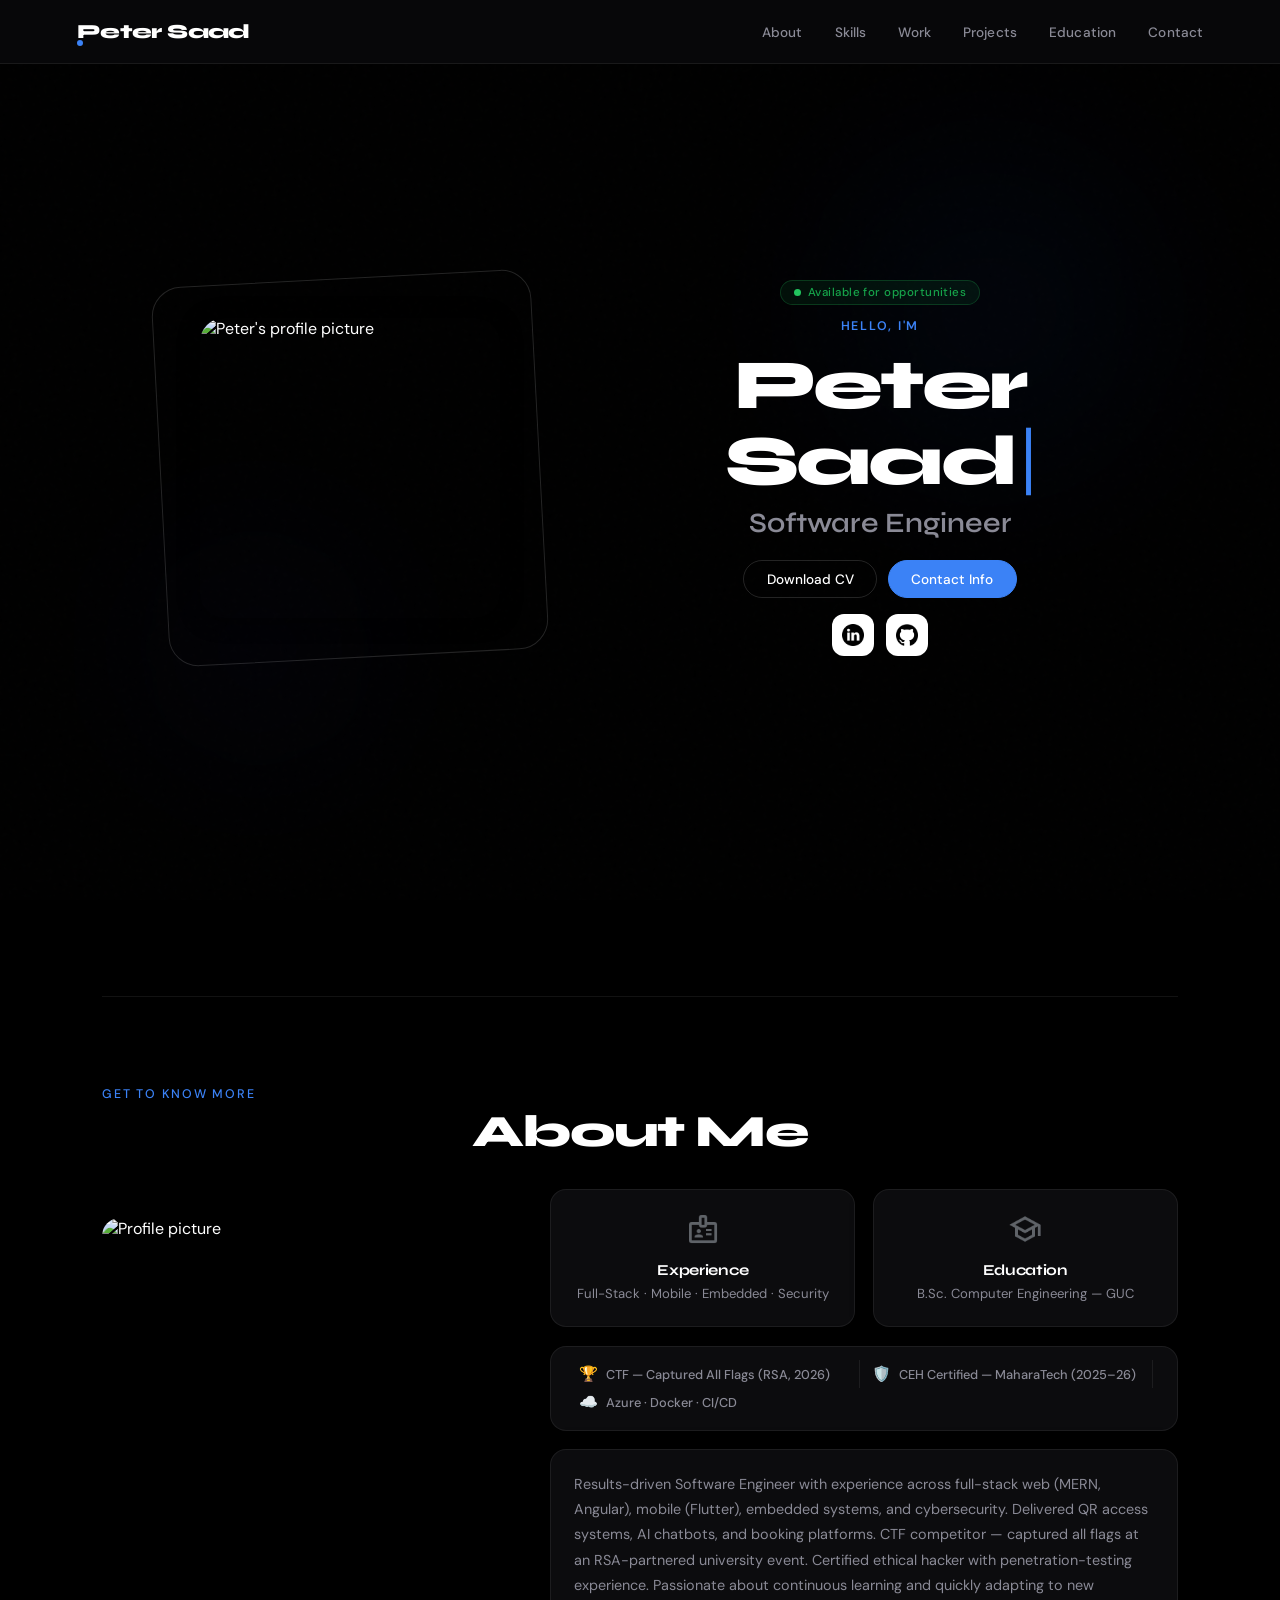
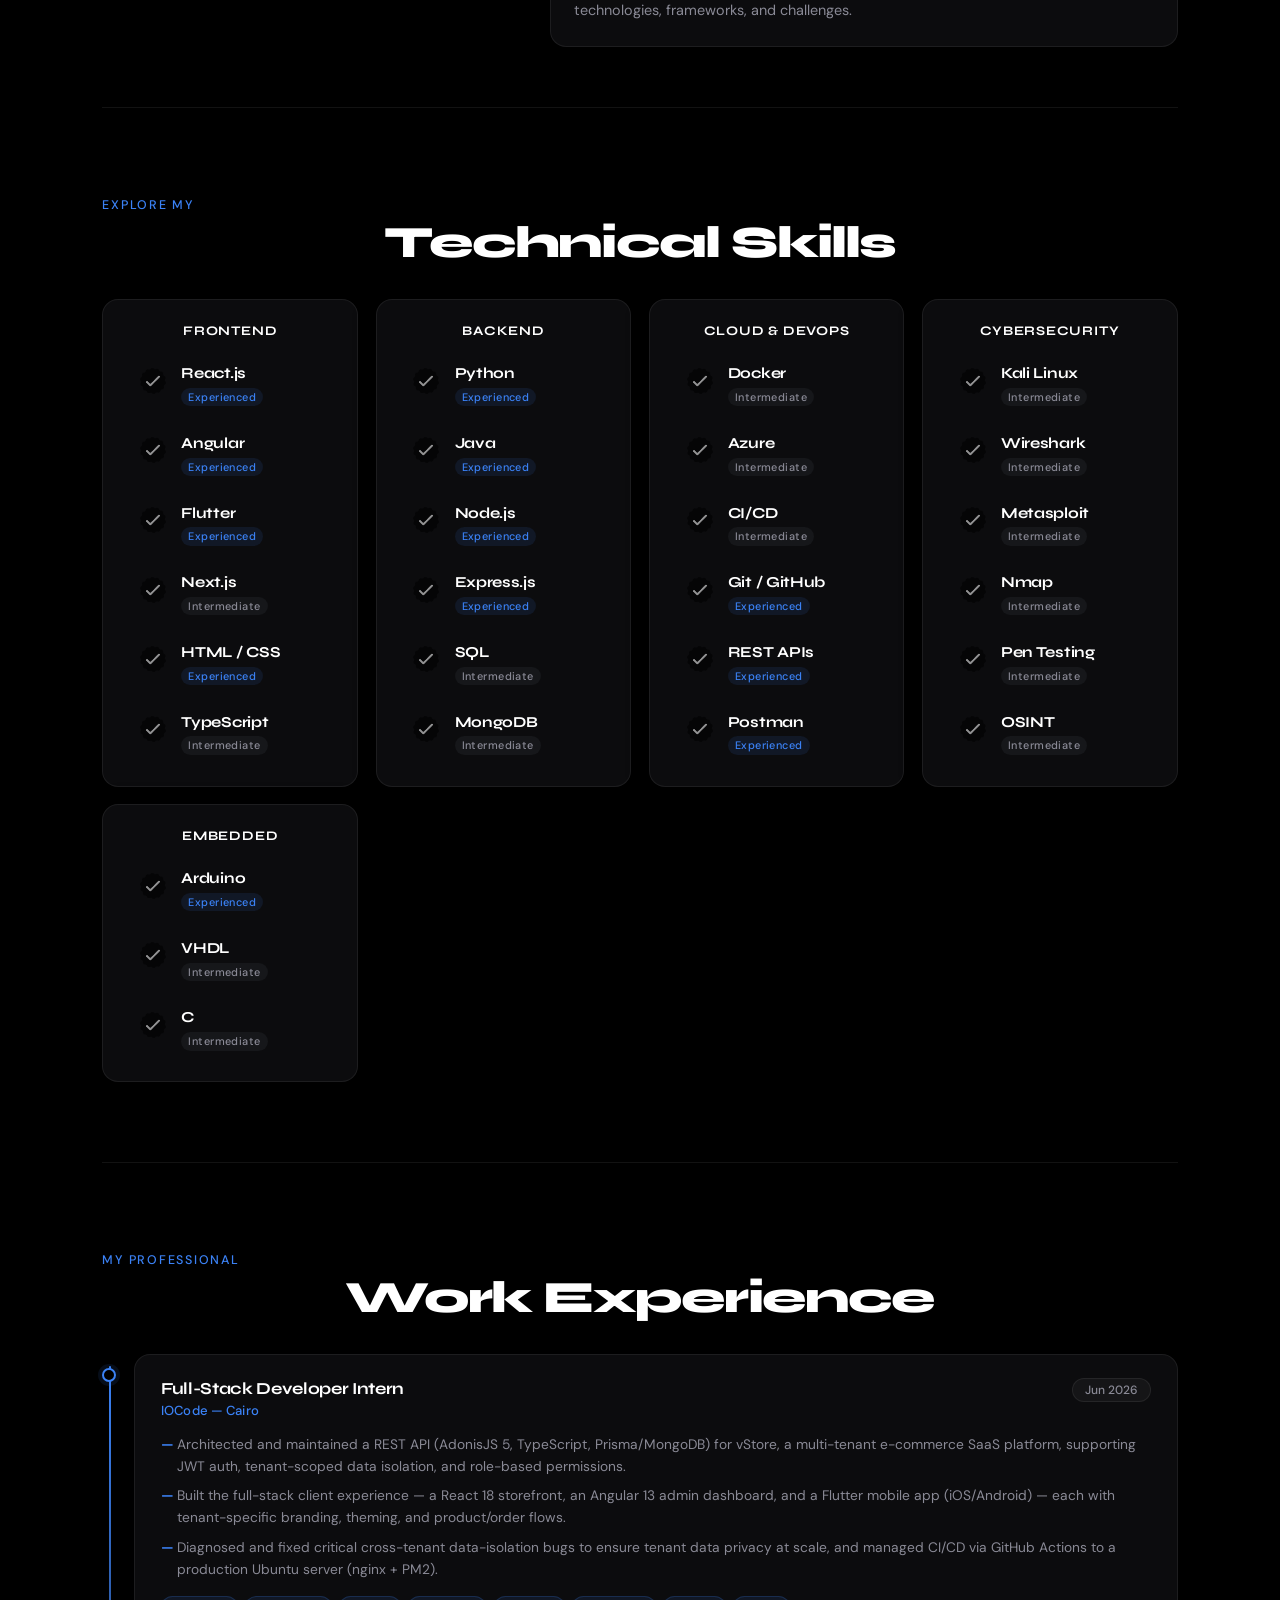
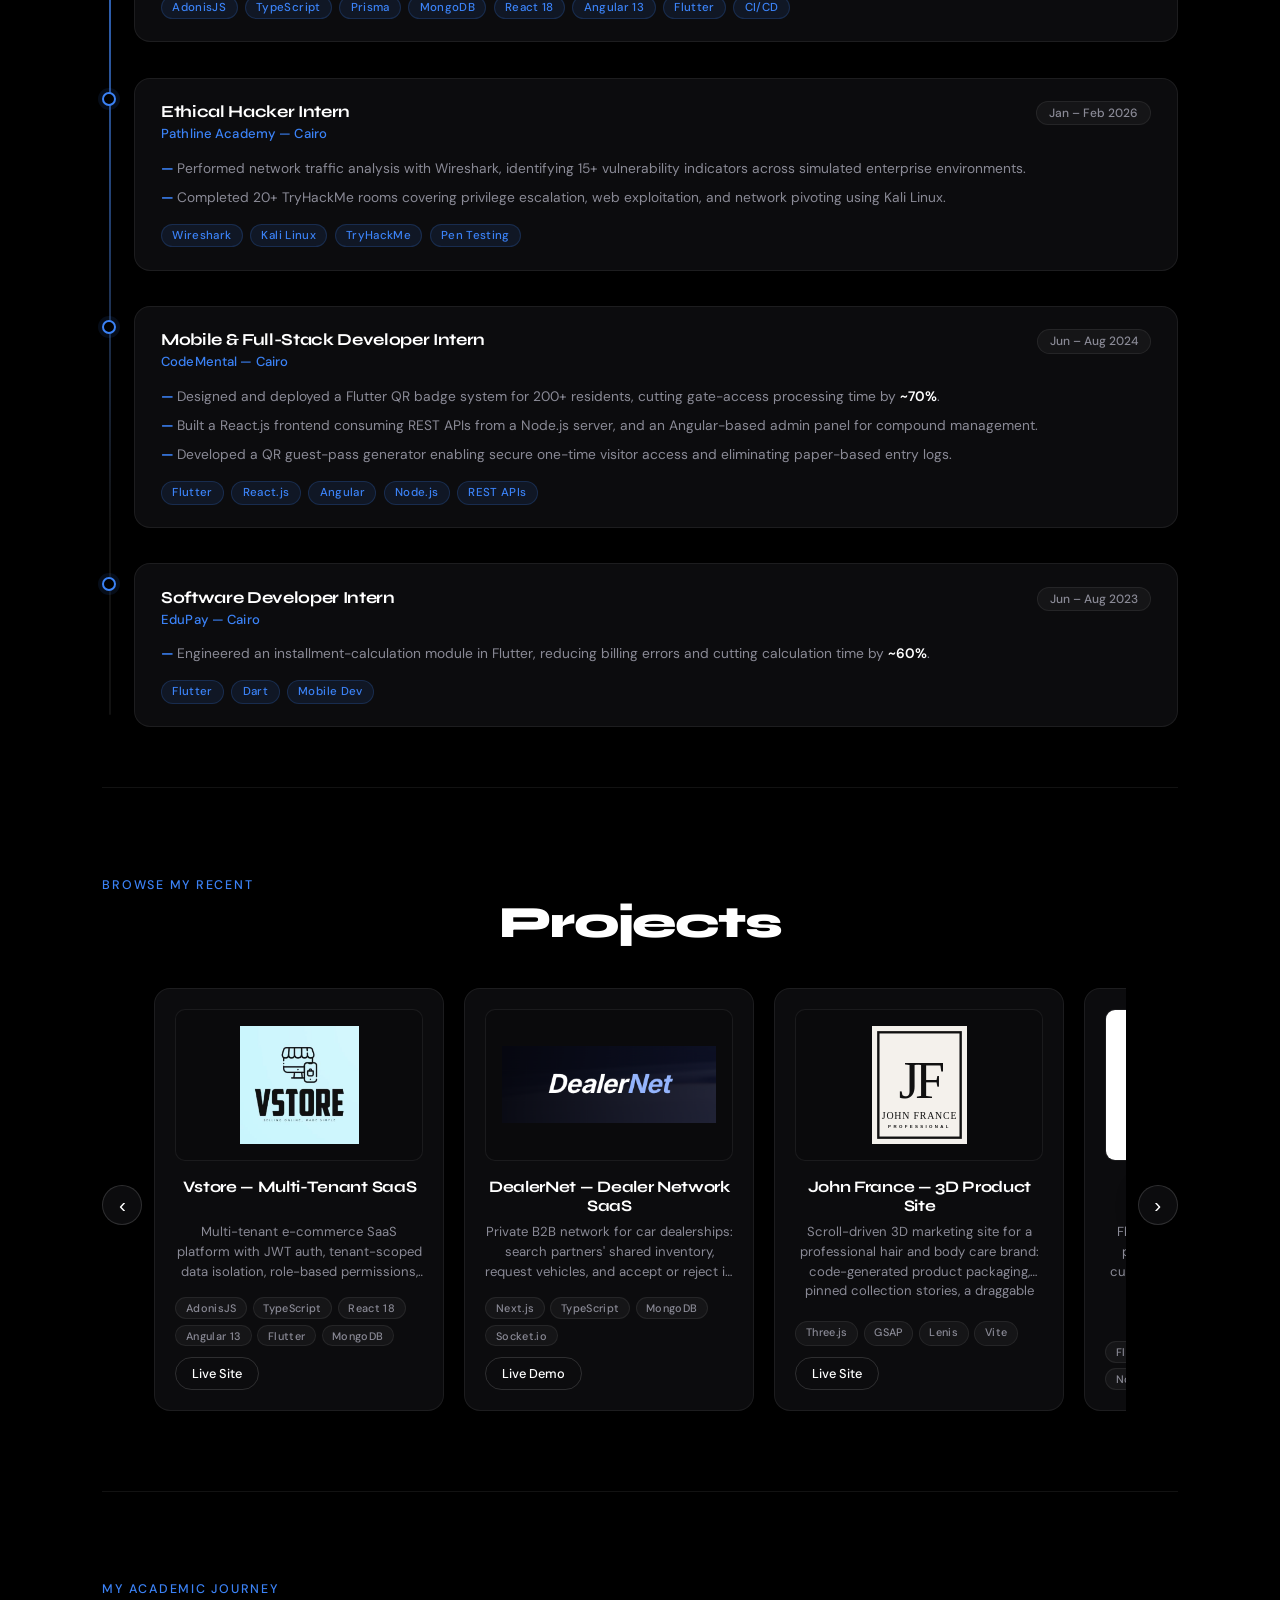
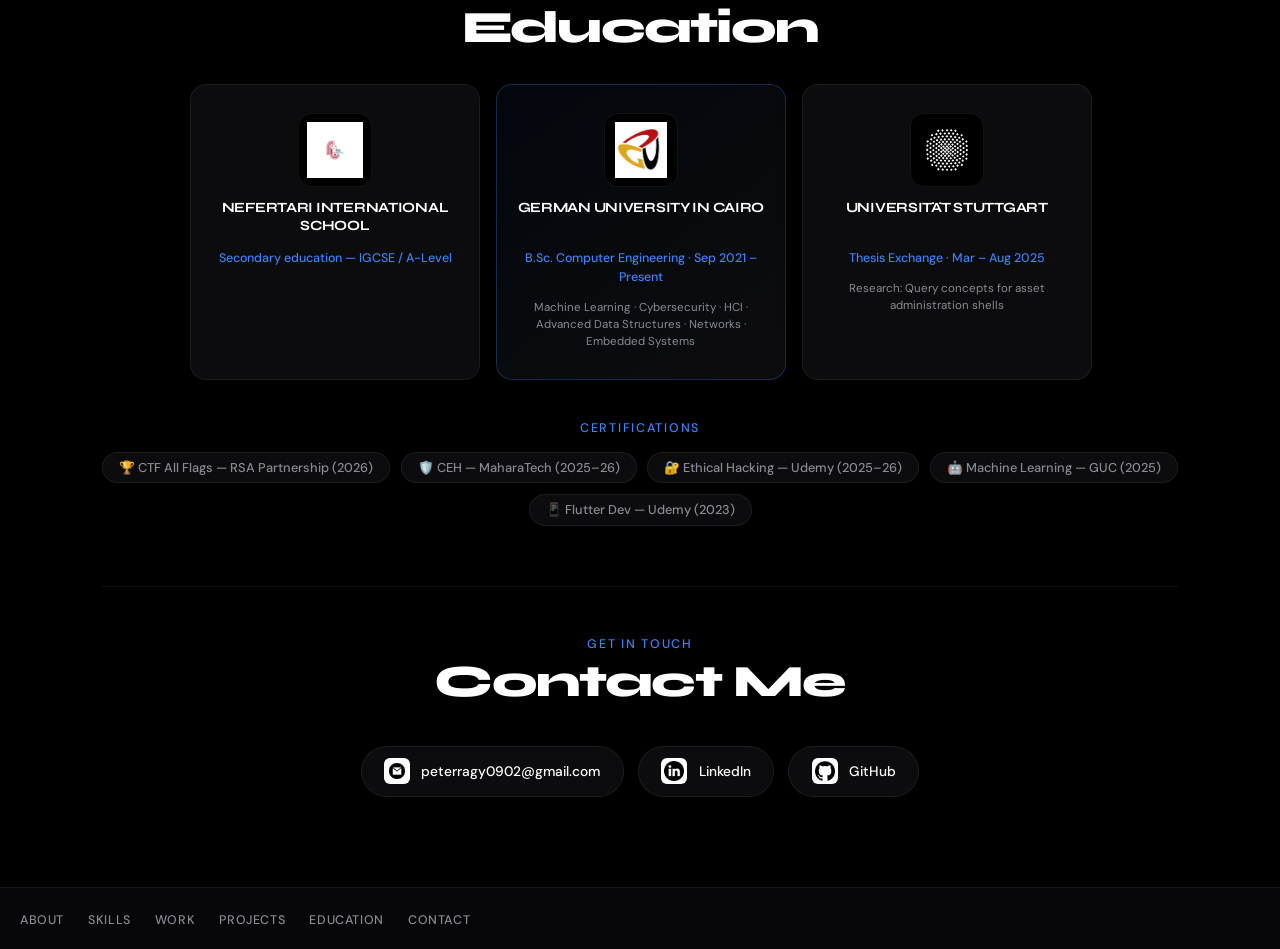
==== commit 3f327f12: "Add DealerNet and John France projects with live links Co-Authored-By: Claude Opus 5.5 <noreply@anth" ====
--- a/index.html
+++ b/index.html
@@ -309,7 +309,39 @@
                  
                 </div>
                 <div class="btn-container">
-                  <button class="btn btn-color-2 project-btn" onclick="location.href='https://get.vstoreae.com'">Vstore</button>
+                  <button class="btn btn-color-2 project-btn" onclick="location.href='https://get.vstoreae.com'">Live Site</button>
+                </div>
+              </div>
+            </div>
+
+            <div class="details-container color-container">
+              <img src="./assets/dealernet-logo.png" alt="DealerNet" class="project-img project-img-placeholder" />
+              <div class="project-body">
+                <h2 class="project-title">DealerNet — Dealer Network SaaS</h2>
+                <p class="project-desc">Private B2B network for car dealerships: search partners' shared inventory, request vehicles, and accept or reject in real time. Roles, CSV import, subscriptions, and full Arabic/English RTL support.</p>
+              </div>
+              <div class="project-footer">
+                <div class="project-tech-tags">
+                  <span>Next.js</span><span>TypeScript</span><span>MongoDB</span><span>Socket.io</span>
+                </div>
+                <div class="btn-container">
+                  <button class="btn btn-color-2 project-btn" onclick="location.href='https://dealer-net.vercel.app'">Live Demo</button>
+                </div>
+              </div>
+            </div>
+
+            <div class="details-container color-container">
+              <img src="./assets/johnfrance-logo.svg" alt="John France" class="project-img project-img-placeholder" />
+              <div class="project-body">
+                <h2 class="project-title">John France — 3D Product Site</h2>
+                <p class="project-desc">Scroll-driven 3D marketing site for a professional hair and body care brand: code-generated product packaging, pinned collection stories, a draggable 3D carousel, and a 199-product catalogue with store locator.</p>
+              </div>
+              <div class="project-footer">
+                <div class="project-tech-tags">
+                  <span>Three.js</span><span>GSAP</span><span>Lenis</span><span>Vite</span>
+                </div>
+                <div class="btn-container">
+                  <button class="btn btn-color-2 project-btn" onclick="location.href='https://john-france.vercel.app'">Live Site</button>
                 </div>
               </div>
             </div>
--- a/style.css
+++ b/style.css
@@ -658,17 +658,12 @@
 #education { position: relative; }
 
 .edu-grid {
-  display: grid !important;
+  display: grid;
   grid-template-columns: 1fr 1.35fr 1fr;
   gap: 1.1rem;
-  margin: 0 auto;          /* center the grid block */
-  max-width: 900px;        /* cap width so 3 cards don't spread too wide */
+  margin: 0 auto;
+  max-width: 900px;
   width: 100%;
-}
-
-/* center the wrapper that holds the grid */
-#education .experience-details-container {
-  align-items: center;
 }
 
 .education-card {
--- a/mediaqueries.css
+++ b/mediaqueries.css
@@ -54,11 +54,7 @@
     padding-left: 1.5rem;
   }
 
-  /* edu grid collapses to single column */
-  .edu-grid {
-    grid-template-columns: 1fr !important;
-  }
-}
+  
 
 /* ─── 900px ──────────────────────────────────────────── */
 @media screen and (max-width: 900px) {
@@ -109,10 +105,7 @@
   }
   .slider-btn { display: none; }
 
-  /* education */
-  .edu-grid { grid-template-columns: 1fr !important; }
-  .education-card { min-width: 160px; }
-
+  
   /* contact */
   .contact-info-upper-container {
     flex-direction: column;
@@ -156,7 +149,8 @@
   .logo {
     font-size: 1.5rem;
   }
-  .nav-links {
+  /* only apply column direction to footer nav-links, not hamburger menu */
+  footer .nav-links {
     flex-direction: column;
     gap: 0.5rem;
     text-align: center;
@@ -211,4 +205,56 @@
 }
 .projects-slider .color-container {
   flex-shrink: 0 !important;
-}+}
+
+/* ─── Hamburger menu — consistent sizing at all breakpoints ── */
+.menu-links {
+  list-style: none;
+  padding-left: 0;
+}
+.menu-links li {
+  padding: 0.55rem 0;
+  border-bottom: 1px solid rgba(255,255,255,0.05);
+}
+.menu-links li:last-child { border-bottom: none; }
+.menu-links a {
+  font-size: 1rem !important;   /* lock all items to same size */
+  font-weight: 600;
+  color: var(--clr-text);
+  letter-spacing: 0.04em;
+  text-transform: uppercase;
+  display: block;
+  padding: 0.1rem 0;
+  transition: color 0.26s ease, transform 0.26s ease;
+}
+.menu-links a:hover {
+  color: var(--clr-accent);
+  transform: translateX(4px);
+}
+
+/* ─── Education: mobile centering ──────────────────────── */
+@media screen and (max-width: 1200px) {
+  .edu-grid {
+    grid-template-columns: 1fr !important;
+    max-width: 400px !important;
+    width: 100% !important;
+    margin: 0 auto !important;
+  }
+  .education-card {
+    text-align: center !important;
+    align-items: center !important;
+    width: 100% !important;
+  }
+  #education {
+    display: flex !important;
+    flex-direction: column !important;
+    align-items: center !important;
+  }
+  #education .experience-details-container {
+    width: 100% !important;
+    display: flex !important;
+    flex-direction: column !important;
+    align-items: center !important;
+  }
+  .certs-row { text-align: center; width: 100%; }
+}}
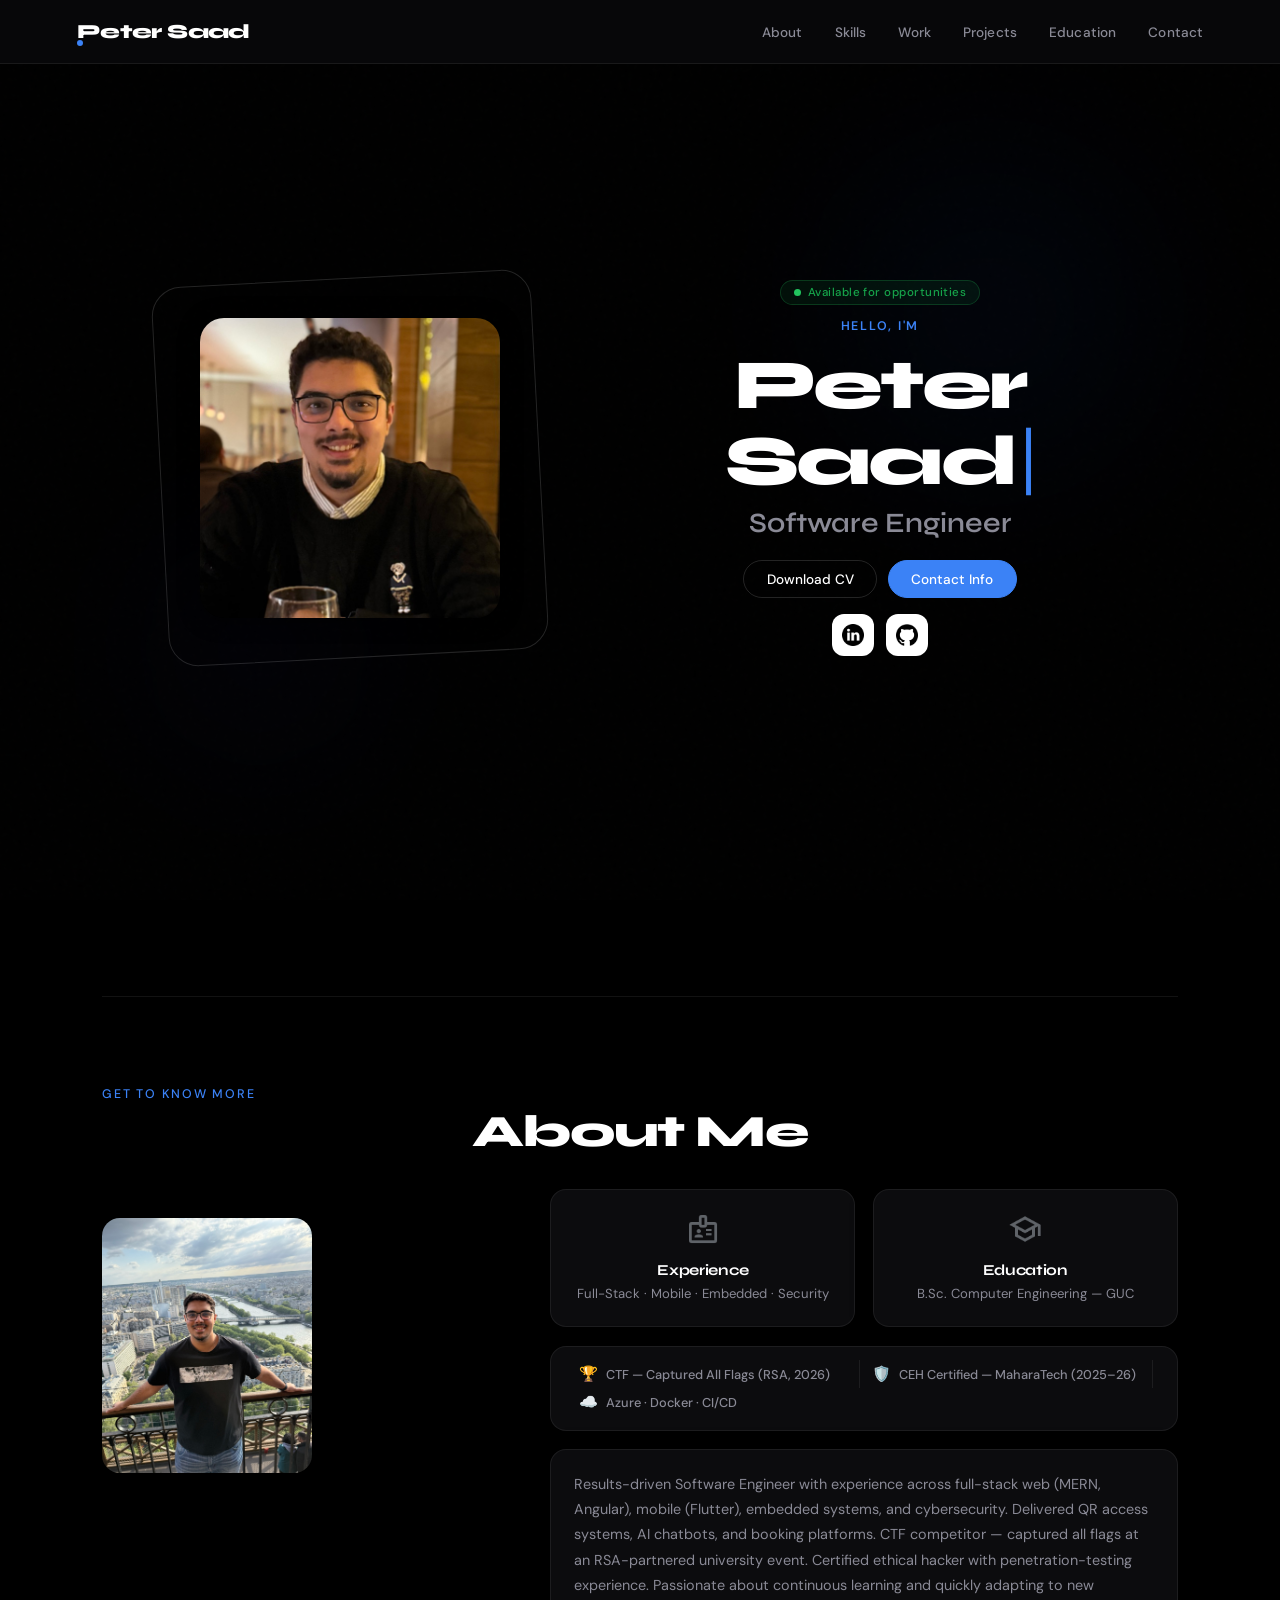
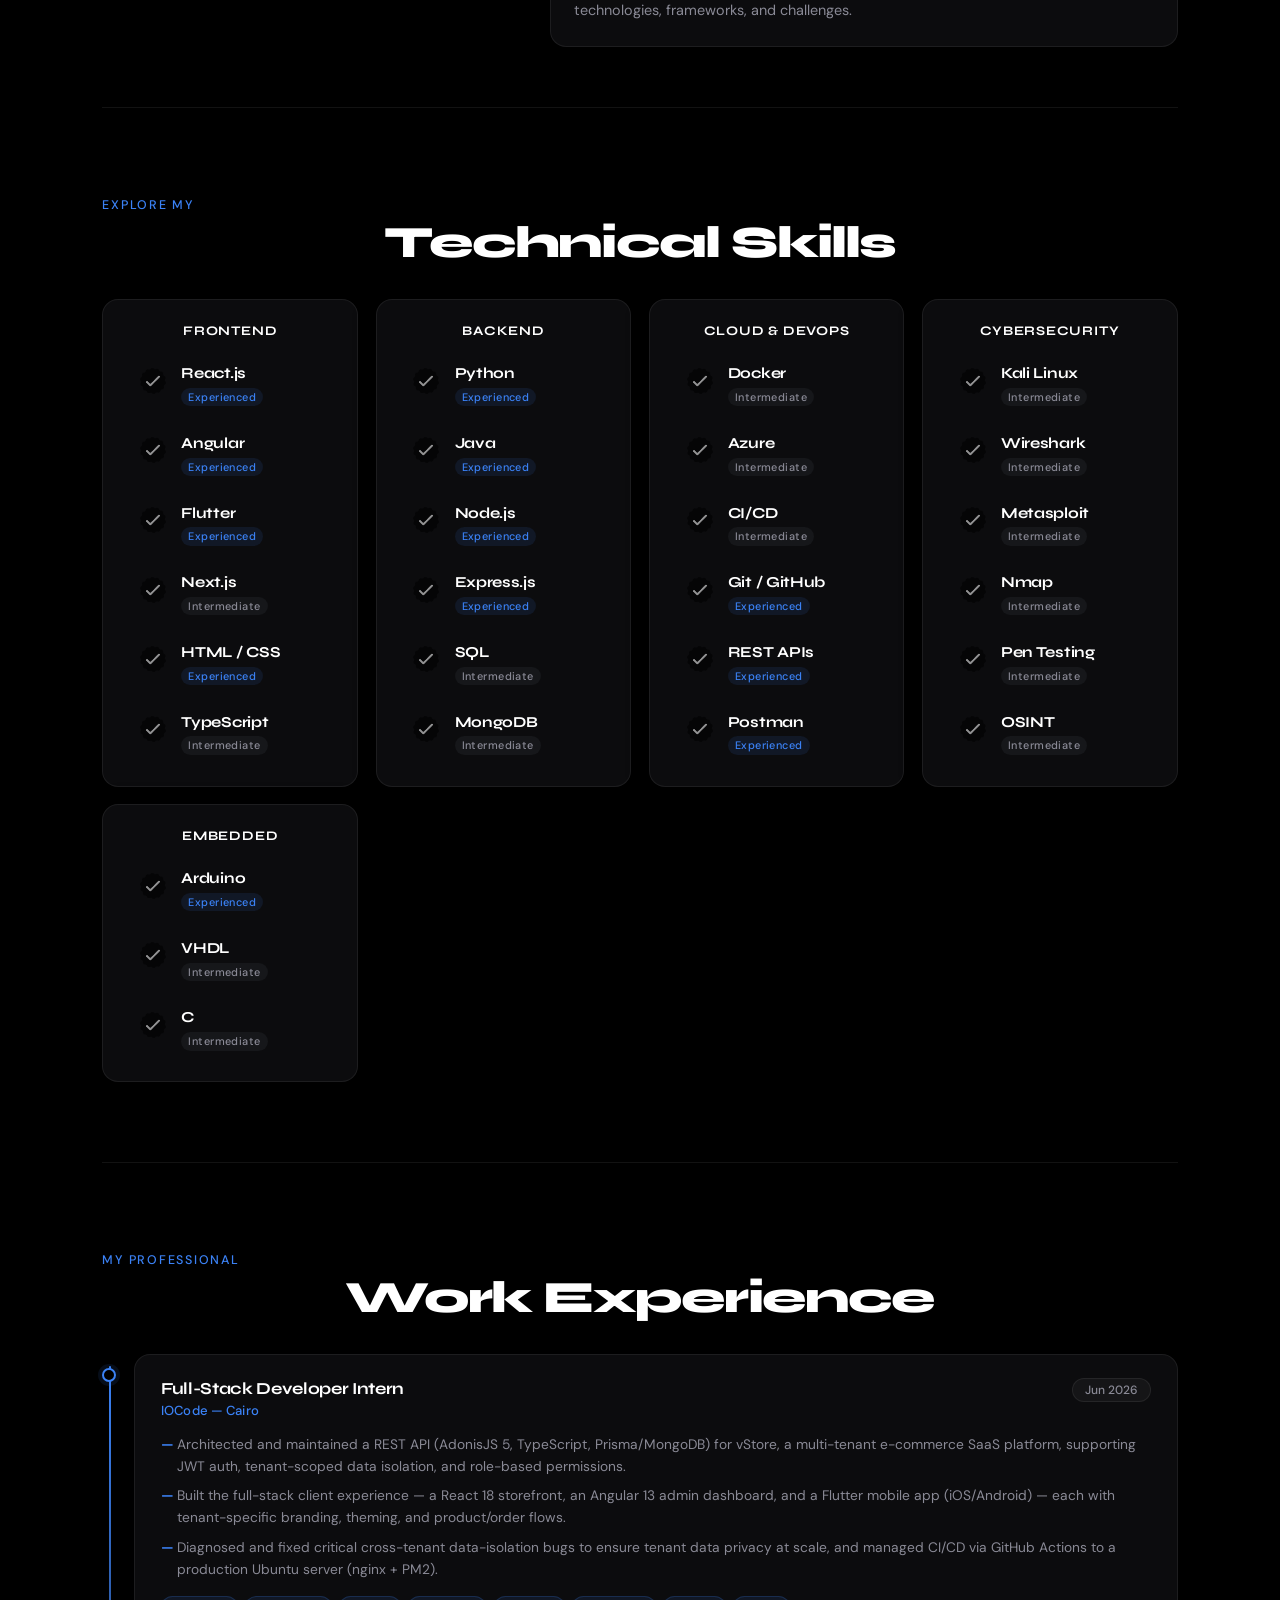
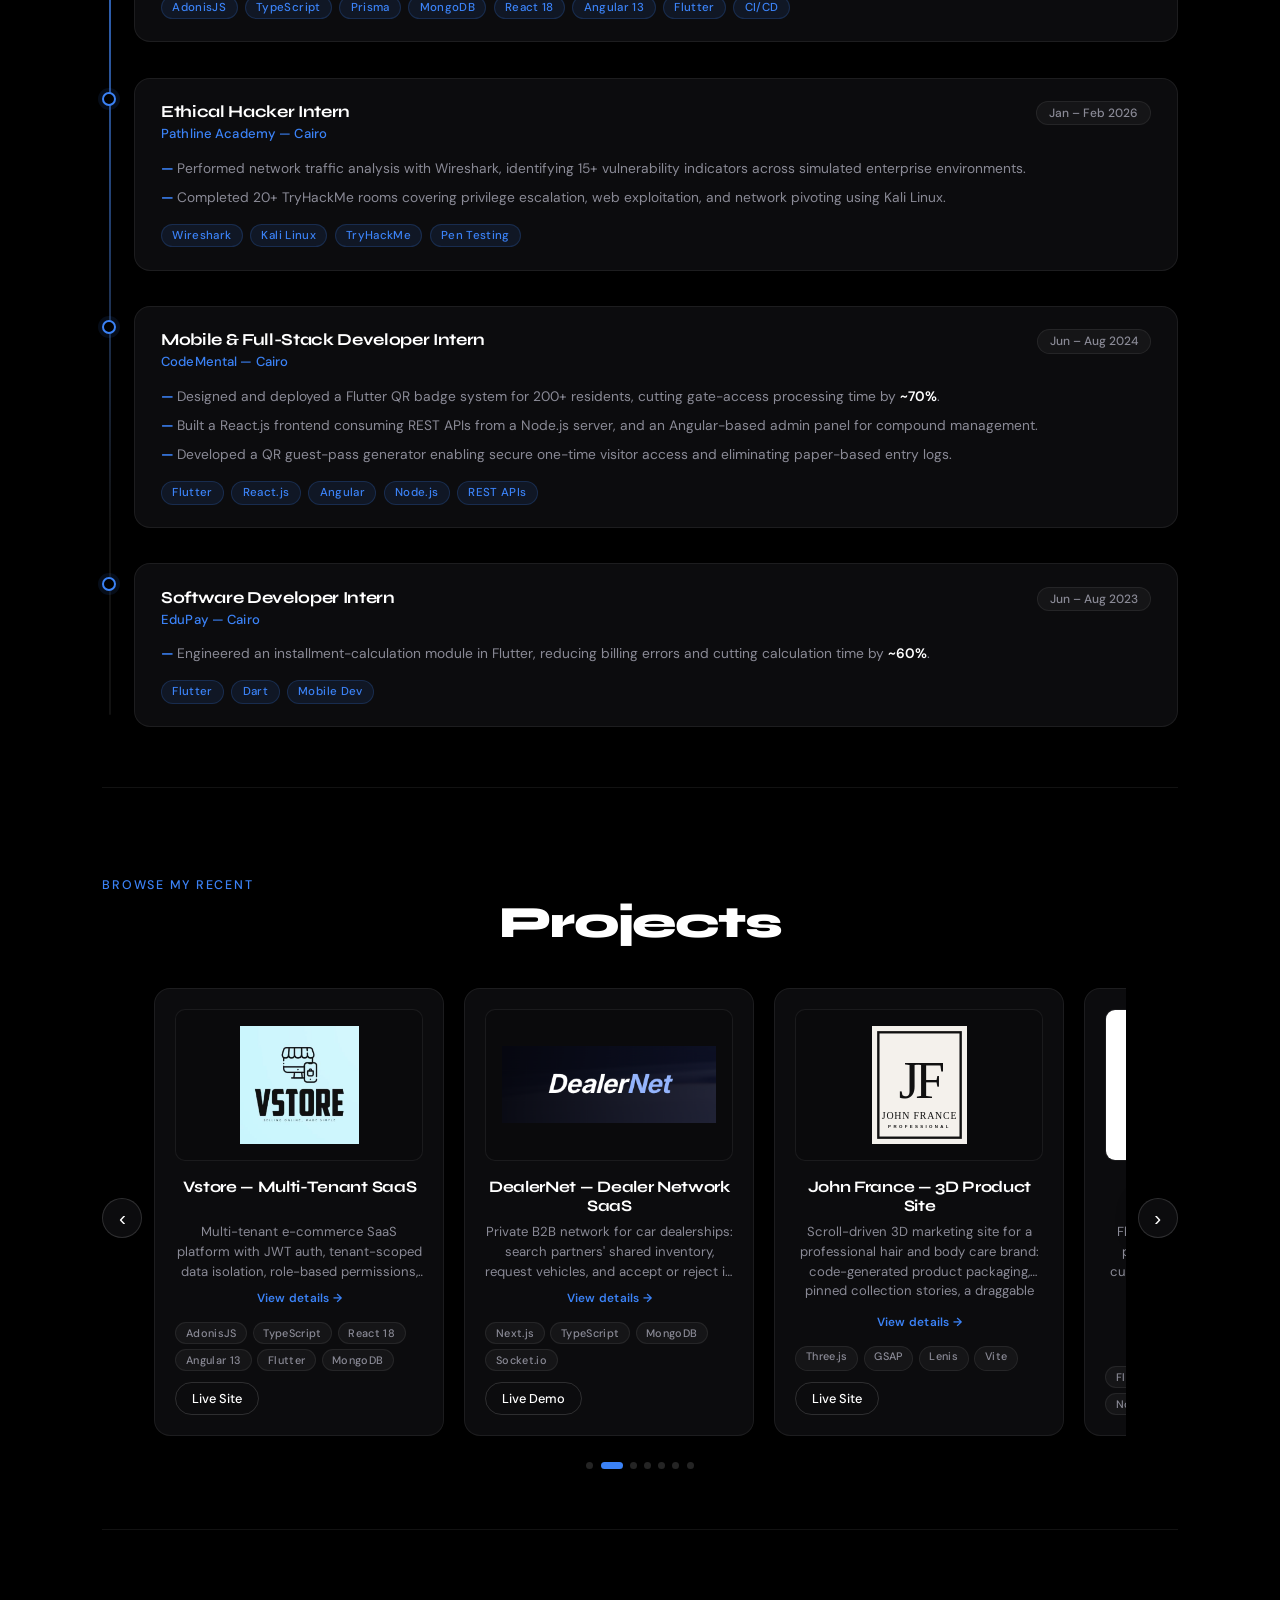
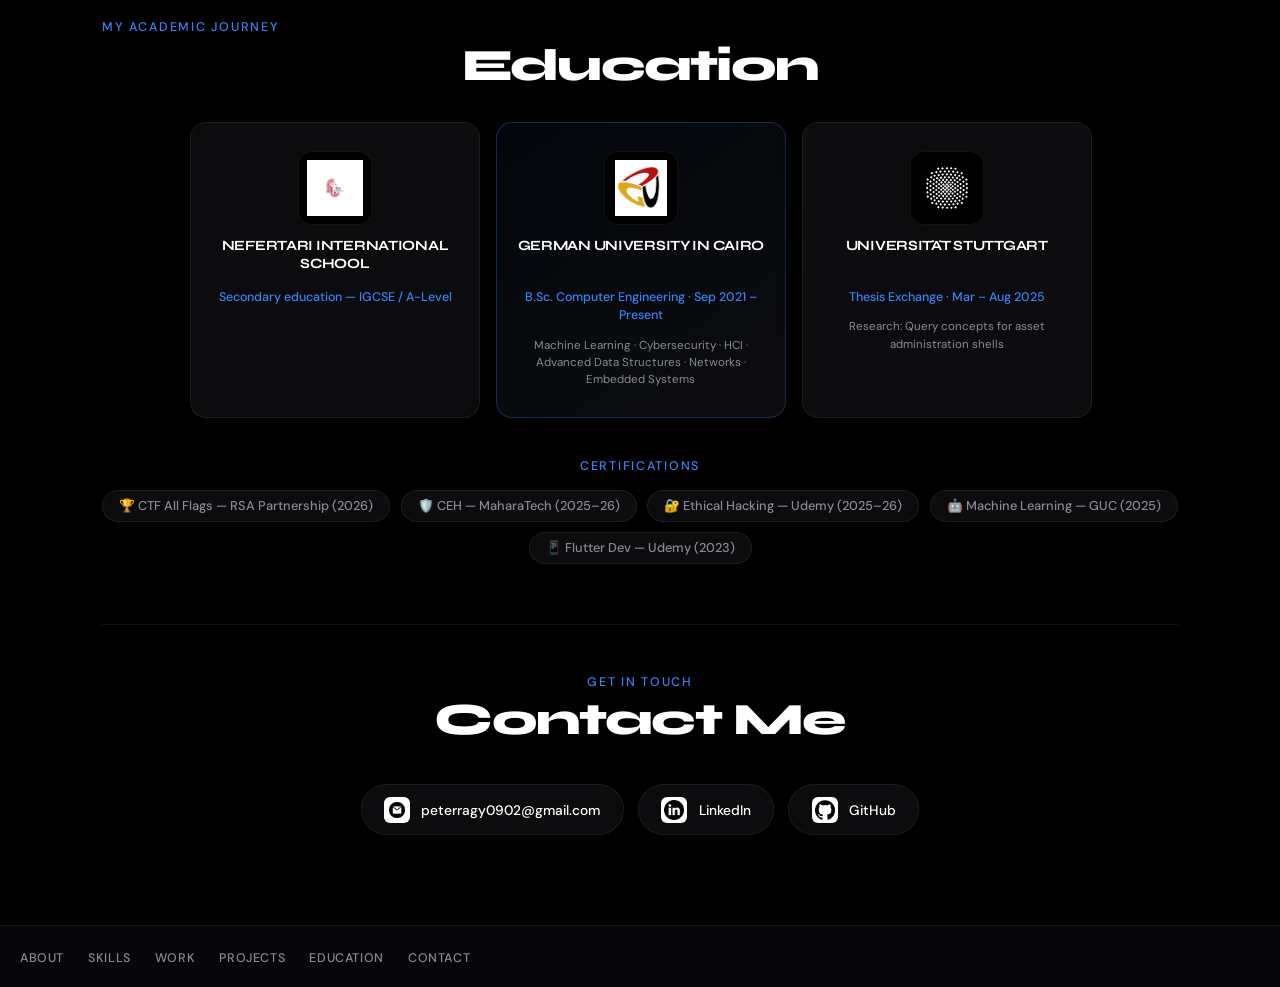
==== commit 11303362: "Fix mobile layout, add animated project details panel Co-Authored-By: Claude Opus 5.5 <noreply@anthr" ====
--- a/index.html
+++ b/index.html
@@ -8,8 +8,8 @@
     <link rel="preconnect" href="https://fonts.googleapis.com">
     <link rel="preconnect" href="https://fonts.gstatic.com" crossorigin>
     <link href="https://fonts.googleapis.com/css2?family=Syne:wght@400;500;600;700;800&family=DM+Sans:ital,opsz,wght@0,9..40,300;0,9..40,400;0,9..40,500;1,9..40,300&display=swap" rel="stylesheet">
-    <link rel="stylesheet" href="style.css" />
-    <link rel="stylesheet" href="mediaqueries.css" />
+    <link rel="stylesheet" href="style.css?v=3" />
+    <link rel="stylesheet" href="mediaqueries.css?v=3" />
   </head>
   <body>
 
@@ -51,7 +51,7 @@
     <!-- ── HERO ── -->
     <section id="profile">
       <div class="section__pic-container reveal">
-        <img src="./assets/peterPP.png" alt="Peter's profile picture" class="profile-pic" />
+        <img src="./assets/peterPP.jpg" alt="Peter's profile picture" class="profile-pic" />
       </div>
       <div class="section__text">
         <div class="status-badge reveal reveal-delay-1">Available for opportunities</div>
@@ -77,7 +77,7 @@
       <h1 class="title reveal reveal-delay-1">About Me</h1>
       <div class="section-container">
         <div class="section__pic-container reveal reveal-delay-1">
-          <img src="./assets/peterSaad.png" alt="Profile picture" class="about-pic" />
+          <img src="./assets/peterSaad.jpg" alt="Profile picture" class="about-pic" />
         </div>
         <div class="about-details-container">
           <div class="about-containers">
@@ -297,8 +297,19 @@
 
           <div class="projects-slider" id="projectsSlider">
 
-            <div class="details-container color-container">
+            <div class="details-container color-container project-card" tabindex="0" role="button">
               <img src="./assets/vstore-icon.png" alt="Vstore" class="project-img project-img-placeholder" />
+              <template class="project-details">
+                <p class="pd-meta">Full-Stack Developer · IOCode · 2026</p>
+                <p class="pd-summary">A white-label e-commerce platform where every store owner gets their own branded storefront, admin dashboard and mobile app, all running on one shared backend.</p>
+                <ul class="pd-points">
+                  <li>REST API in AdonisJS 5 + TypeScript with Prisma/MongoDB, JWT auth and role-based permissions</li>
+                  <li>Tenant-scoped data isolation: found and fixed cross-tenant leaks in orders, uploads, search and user accounts</li>
+                  <li>React 18 storefront, Angular 13 admin dashboard and Flutter iOS/Android app, each themed per tenant</li>
+                  <li>Per-tenant force-update flow for the mobile apps and cache invalidation so branding changes go live instantly</li>
+                  <li>CI/CD with GitHub Actions to a production Ubuntu server behind nginx + PM2</li>
+                </ul>
+              </template>
               <div class="project-body">
                 <h2 class="project-title">Vstore — Multi-Tenant SaaS</h2>
                 <p class="project-desc">Multi-tenant e-commerce SaaS platform with JWT auth, tenant-scoped data isolation, role-based permissions, and full-stack client apps across web and mobile.</p>
@@ -314,8 +325,20 @@
               </div>
             </div>
 
-            <div class="details-container color-container">
+            <div class="details-container color-container project-card" tabindex="0" role="button">
               <img src="./assets/dealernet-logo.png" alt="DealerNet" class="project-img project-img-placeholder" />
+              <template class="project-details">
+                <p class="pd-meta">Product build · 2026</p>
+                <p class="pd-summary">A private B2B network for car dealerships. When a customer wants a car that isn't on the lot, sales staff search partner dealerships' shared inventory, send a request, and the owning dealer accepts or rejects it in real time.</p>
+                <ul class="pd-points">
+                  <li>Multi-tenant accounts with Admin, Sales and Inventory roles, enforced on the server</li>
+                  <li>Network search across make, model, year, price, mileage, distance and more, with cost and stock numbers kept private</li>
+                  <li>Request workflow that reserves the car atomically and auto-rejects competing requests</li>
+                  <li>Real-time notifications over Socket.io with a polling fallback</li>
+                  <li>Subscriptions, trials, referral rewards and a platform console for billing and suspensions</li>
+                  <li>Full Arabic and English UI with right-to-left layout, built for the Egyptian market</li>
+                </ul>
+              </template>
               <div class="project-body">
                 <h2 class="project-title">DealerNet — Dealer Network SaaS</h2>
                 <p class="project-desc">Private B2B network for car dealerships: search partners' shared inventory, request vehicles, and accept or reject in real time. Roles, CSV import, subscriptions, and full Arabic/English RTL support.</p>
@@ -330,8 +353,19 @@
               </div>
             </div>
 
-            <div class="details-container color-container">
+            <div class="details-container color-container project-card" tabindex="0" role="button">
               <img src="./assets/johnfrance-logo.svg" alt="John France" class="project-img project-img-placeholder" />
+              <template class="project-details">
+                <p class="pd-meta">Website build · 2026</p>
+                <p class="pd-summary">A scroll-driven 3D marketing site for John France Professional, a hair and body care brand, with every bottle, jar and tube generated in code instead of loaded as model files.</p>
+                <ul class="pd-points">
+                  <li>Procedural 3D packaging in Three.js with printed JF labels drawn on canvas</li>
+                  <li>Logo intro animation and pinned collection stories where the page colour shifts per product line</li>
+                  <li>Draggable 3D carousel of the range, smooth scrolling with GSAP + Lenis</li>
+                  <li>199-product catalogue across 7 categories with shade variants and a store locator</li>
+                  <li>Respects reduced-motion settings and ships as a static Vite build</li>
+                </ul>
+              </template>
               <div class="project-body">
                 <h2 class="project-title">John France — 3D Product Site</h2>
                 <p class="project-desc">Scroll-driven 3D marketing site for a professional hair and body care brand: code-generated product packaging, pinned collection stories, a draggable 3D carousel, and a 199-product catalogue with store locator.</p>
@@ -346,8 +380,17 @@
               </div>
             </div>
 
-            <div class="details-container color-container">
+            <div class="details-container color-container project-card" tabindex="0" role="button">
               <img src="./assets/lakeView.png" alt="LakeView Residence" class="project-img" />
+              <template class="project-details">
+                <p class="pd-meta">Mobile & Full-Stack Developer · CodeMental · 2024</p>
+                <p class="pd-summary">A gate-access system for a residential compound that replaced paper visitor logs with QR codes.</p>
+                <ul class="pd-points">
+                  <li>Flutter QR badge app for 200+ residents, cutting gate-access time by ~70%</li>
+                  <li>One-time QR guest passes for secure visitor entry</li>
+                  <li>React.js frontend on a Node.js REST API, plus an Angular admin panel for compound management</li>
+                </ul>
+              </template>
               <div class="project-body">
                 <h2 class="project-title">LakeView Residence</h2>
                 <p class="project-desc">Flutter QR badge system and guest-pass generator for 200+ residents, cutting gate-access time by ~70% and eliminating paper entry logs.</p>
@@ -359,8 +402,17 @@
               </div>
             </div>
 
-            <div class="details-container color-container">
+            <div class="details-container color-container project-card" tabindex="0" role="button">
               <img src="./assets/edupayegyptcom_logo-2.jpeg" alt="EduPay" class="project-img" />
+              <template class="project-details">
+                <p class="pd-meta">Software Developer · EduPay · 2023</p>
+                <p class="pd-summary">A school-fees payment app; I built the module that splits tuition into instalment plans.</p>
+                <ul class="pd-points">
+                  <li>Instalment-calculation module in Flutter</li>
+                  <li>Cut calculation time by ~60% and reduced billing errors</li>
+                  <li>Supported both the mobile app and the admin interfaces</li>
+                </ul>
+              </template>
               <div class="project-body">
                 <h2 class="project-title">EduPay</h2>
                 <p class="project-desc">Installment-calculation module in Flutter reducing billing errors and cutting calculation time by ~60%. Full-stack support across mobile and admin interfaces.</p>
@@ -372,8 +424,17 @@
               </div>
             </div>
 
-            <div class="details-container color-container">
+            <div class="details-container color-container project-card" tabindex="0" role="button">
               <img src="./assets/airlineChatbot.png" alt="Airline Chatbot" class="project-img" />
+              <template class="project-details">
+                <p class="pd-meta">University project · GUC</p>
+                <p class="pd-summary">A question-answering chatbot for airline data that combines a knowledge graph with semantic search.</p>
+                <ul class="pd-points">
+                  <li>Neo4j knowledge-graph queries merged with embedding-based retrieval</li>
+                  <li>LLM answers grounded in both sources through LangChain</li>
+                  <li>~40% more accurate answers than a baseline RAG pipeline</li>
+                </ul>
+              </template>
               <div class="project-body">
                 <h2 class="project-title">Airline Chatbot</h2>
                 <p class="project-desc">Hybrid chatbot merging Neo4j knowledge-graph queries with semantic embeddings + LLM outputs, improving response accuracy ~40% over baseline RAG.</p>
@@ -388,8 +449,17 @@
               </div>
             </div>
 
-            <div class="details-container color-container">
+            <div class="details-container color-container project-card" tabindex="0" role="button">
               <img src="./assets/Wandermate_logo.svg" alt="Wander-Mate" class="project-img" />
+              <template class="project-details">
+                <p class="pd-meta">University project · GUC · 2024</p>
+                <p class="pd-summary">A full-stack travel booking platform for flights, hotels, tours and souvenirs.</p>
+                <ul class="pd-points">
+                  <li>MERN stack with role-based authentication for tourists, guides, sellers and admins</li>
+                  <li>Stripe payments and an itinerary builder</li>
+                  <li>Booking flows for flights, hotels and activities in one place</li>
+                </ul>
+              </template>
               <div class="project-body">
                 <h2 class="project-title">Wander-Mate</h2>
                 <p class="project-desc">Full-stack MERN booking platform for flights, hotels, tours and souvenirs — Stripe payments, itinerary builder, role-based authentication.</p>
@@ -409,6 +479,7 @@
 
           <button class="slider-btn slider-btn-right" type="button" aria-label="Scroll right" onclick="scrollProjects(1)">›</button>
         </div>
+        <div class="slider-dots" id="sliderDots" aria-hidden="true"></div>
       </div>
 
       <img src="./assets/arrow.png" alt="Arrow icon" class="icon arrow" onclick="location.href='./#education'" />
@@ -505,6 +576,21 @@
       </nav>
     </footer>
 
-    <script src="script.js"></script>
+    <!-- ── PROJECT DETAILS MODAL ── -->
+    <div class="pd-overlay" id="projectModal" hidden>
+      <div class="pd-backdrop" data-close></div>
+      <div class="pd-panel" role="dialog" aria-modal="true" aria-labelledby="pdTitle">
+        <button class="pd-close" type="button" aria-label="Close details" data-close>&times;</button>
+        <div class="pd-hero"><img id="pdImg" alt="" /></div>
+        <div class="pd-content">
+          <h2 class="pd-title" id="pdTitle"></h2>
+          <div id="pdBody"></div>
+          <div class="project-tech-tags pd-tags" id="pdTags"></div>
+          <div class="pd-actions" id="pdActions"></div>
+        </div>
+      </div>
+    </div>
+
+    <script src="script.js?v=3"></script>
   </body>
 </html>
--- a/style.css
+++ b/style.css
@@ -652,6 +652,113 @@
   border-color: var(--clr-text); transform: scale(1.08);
 }
 
+/* Clickable card + "details" hint */
+.project-card { cursor: pointer; outline: none; }
+.project-card:focus-visible { border-color: var(--clr-accent); box-shadow: 0 0 0 3px var(--clr-accent-glow); }
+.project-card .project-body::after {
+  content: 'View details →';
+  font-size: 0.74rem; font-weight: 600; color: var(--clr-accent);
+  margin-top: 0.55rem; letter-spacing: 0.02em;
+  transition: transform var(--transition);
+}
+.project-card:hover .project-body::after { transform: translateX(4px); }
+
+/* Slider dots */
+.slider-dots {
+  display: flex; justify-content: center; gap: 0.45rem; margin-top: 0.4rem;
+}
+.slider-dots button {
+  width: 7px; height: 7px; padding: 0; border: none; border-radius: 999px;
+  background: var(--clr-border-strong); cursor: pointer;
+  transition: width var(--transition), background var(--transition);
+}
+.slider-dots button.active { width: 22px; background: var(--clr-accent); }
+
+/* ─────────────────────────────────────────────────────────
+   PROJECT DETAILS MODAL
+───────────────────────────────────────────────────────── */
+.pd-overlay {
+  position: fixed; inset: 0; z-index: 1000;
+  display: flex; align-items: center; justify-content: center;
+  padding: 1.5rem;
+}
+.pd-overlay[hidden] { display: none; }
+.pd-backdrop {
+  position: absolute; inset: 0;
+  background: rgba(0,0,0,0.72);
+  backdrop-filter: blur(6px); -webkit-backdrop-filter: blur(6px);
+}
+.pd-panel {
+  position: relative; width: 100%; max-width: 620px; max-height: 88vh;
+  overflow-y: auto; overscroll-behavior: contain;
+  background: #0e0e10; border: 1.5px solid var(--clr-border-strong);
+  border-radius: 20px; box-shadow: 0 30px 80px rgba(0,0,0,0.6);
+  transform-origin: top left; will-change: transform;
+}
+.pd-close {
+  position: absolute; top: 0.8rem; right: 0.8rem; z-index: 2;
+  width: 36px; height: 36px; border-radius: 50%;
+  border: 1px solid var(--clr-border-strong);
+  background: rgba(0,0,0,0.55); color: var(--clr-text);
+  font-size: 1.4rem; line-height: 1; cursor: pointer;
+  transition: background var(--transition), transform var(--transition);
+}
+.pd-close:hover { background: var(--clr-accent); transform: rotate(90deg); }
+.pd-hero {
+  height: 210px; background: #0a0a0c;
+  border-bottom: 1px solid var(--clr-border);
+  display: flex; align-items: center; justify-content: center; overflow: hidden;
+}
+.pd-hero img { width: 100%; height: 100%; object-fit: cover; }
+.pd-hero img.is-logo { object-fit: contain; padding: 1.75rem; }
+.pd-content { padding: 1.5rem 1.6rem 1.75rem; }
+.pd-title {
+  font-family: var(--font-display); font-size: 1.35rem; font-weight: 700;
+  letter-spacing: -0.02em; margin: 0 0 0.35rem; color: var(--clr-text);
+}
+.pd-meta {
+  font-size: 0.78rem; font-weight: 600; color: var(--clr-accent);
+  letter-spacing: 0.03em; margin: 0 0 0.9rem;
+}
+.pd-summary { font-size: 0.92rem; line-height: 1.7; margin: 0 0 1.1rem; }
+.pd-points { list-style: none; padding: 0; margin: 0 0 1.25rem; display: flex; flex-direction: column; gap: 0.6rem; }
+.pd-points li {
+  position: relative; padding-left: 1.3rem;
+  font-size: 0.86rem; line-height: 1.6; color: var(--clr-text-muted);
+}
+.pd-points li::before {
+  content: ''; position: absolute; left: 0; top: 0.62em;
+  width: 8px; height: 2px; border-radius: 2px; background: var(--clr-accent);
+}
+.pd-tags { margin-bottom: 1.25rem; }
+.pd-actions { display: flex; flex-wrap: wrap; gap: 0.6rem; }
+.pd-actions:empty { display: none; }
+
+/* Content slides in after the panel lands */
+.pd-overlay.is-open .pd-content > * {
+  animation: pd-rise 0.45s cubic-bezier(.2,.8,.2,1) both;
+}
+.pd-overlay.is-open .pd-content > *:nth-child(2) { animation-delay: 0.06s; }
+.pd-overlay.is-open .pd-content > *:nth-child(3) { animation-delay: 0.12s; }
+.pd-overlay.is-open .pd-content > *:nth-child(4) { animation-delay: 0.18s; }
+@keyframes pd-rise {
+  from { opacity: 0; transform: translateY(12px); }
+  to   { opacity: 1; transform: none; }
+}
+
+/* Phones: bottom sheet */
+@media screen and (max-width: 600px) {
+  .pd-overlay { align-items: flex-end; padding: 0; }
+  .pd-panel { max-height: 90vh; border-radius: 20px 20px 0 0; border-bottom: none; }
+  .pd-hero { height: 170px; }
+  .pd-content { padding: 1.25rem 1.25rem 2rem; }
+  .pd-title { font-size: 1.15rem; padding-right: 2rem; }
+}
+
+@media (prefers-reduced-motion: reduce) {
+  .pd-overlay.is-open .pd-content > * { animation: none; }
+}
+
 /* ─────────────────────────────────────────────────────────
    EDUCATION
 ───────────────────────────────────────────────────────── */
--- a/mediaqueries.css
+++ b/mediaqueries.css
@@ -54,13 +54,36 @@
     padding-left: 1.5rem;
   }
 
-  
+  /* education: one centred column */
+  .edu-grid {
+    grid-template-columns: 1fr;
+    max-width: 440px;
+    width: 100%;
+    margin: 0 auto;
+  }
+  .education-card.color-container {
+    width: 100%;
+    min-width: 0;
+    max-width: none;
+    text-align: center;
+    align-items: center;
+  }
+  #education {
+    display: flex;
+    flex-direction: column;
+    align-items: center;
+  }
+  #education .experience-details-container {
+    width: 100%;
+    display: flex;
+    flex-direction: column;
+    align-items: center;
+  }
+  .certs-row { text-align: center; width: 100%; }
+}
 
 /* ─── 900px ──────────────────────────────────────────── */
 @media screen and (max-width: 900px) {
-  #desktop-nav { display: none; }
-  #hamburger-nav { display: flex; }
-
   #profile {
     flex-direction: column;
     text-align: center;
@@ -93,19 +116,28 @@
   /* achievements strip stacks vertically */
   .achievements-strip {
     flex-direction: column;
+    align-items: stretch;
     gap: 0.5rem;
   }
+  .ach-item { justify-content: center; text-align: center; min-width: 0; }
   .ach-sep { width: 100%; height: 1px; margin: 0; }
 
-  /* project cards */
-  .color-container {
-    width: 260px;
-    min-width: 260px;
-    max-width: 260px;
-  }
+  /* projects: one full-width card per swipe, dots show position */
   .slider-btn { display: none; }
-
-  
+  .projects-slider {
+    gap: 1rem;
+    padding: 0.5rem 0 1rem;
+    scroll-snap-type: x mandatory;
+  }
+  .projects-slider .color-container {
+    width: 100%;
+    min-width: 100%;
+    max-width: 100%;
+    scroll-snap-align: center;
+  }
+  .projects-slider .color-container:hover { transform: none; }
+  .project-img { height: 180px; }
+
   /* contact */
   .contact-info-upper-container {
     flex-direction: column;
@@ -122,7 +154,7 @@
   #profile {
     height: auto;
     margin-bottom: 0;
-    padding: 72px 5% 50px;
+    padding: 84px 5% 50px;
   }
   article {
     font-size: 1rem;
@@ -130,7 +162,9 @@
   footer nav {
     height: fit-content;
     margin-bottom: 2rem;
-  }
+    justify-content: center;
+  }
+  footer .nav-links-container { width: 100%; }
   .about-containers,
   .contact-info-upper-container,
   .btn-container {
@@ -152,12 +186,14 @@
   /* only apply column direction to footer nav-links, not hamburger menu */
   footer .nav-links {
     flex-direction: column;
+    align-items: center;
     gap: 0.5rem;
     text-align: center;
   }
+  /* let the photo set its own height so it never overlaps the text below */
   .section__pic-container {
     width: auto;
-    height: 46vw;
+    height: auto;
     justify-content: center;
   }
   .section__text__p2 {
@@ -167,7 +203,7 @@
     font-size: 2rem;
   }
   .text-container {
-    text-align: justify;
+    text-align: left;
   }
 
   /* sections */
@@ -185,12 +221,11 @@
   .timeline-header { flex-direction: column; gap: 0.4rem; }
 
   /* project cards */
-  .color-container {
-    width: 240px;
-    min-width: 240px;
-    max-width: 240px;
-  }
   .project-desc { -webkit-line-clamp: 4; }
+
+  /* education cards: a little more compact */
+  .education-card { padding: 1.4rem 1.1rem; }
+  .education-card .project-title { font-size: 0.95rem; }
 
   /* certs wrap tighter */
   .certs-list { gap: 0.45rem; }
@@ -231,30 +266,3 @@
   color: var(--clr-accent);
   transform: translateX(4px);
 }
-
-/* ─── Education: mobile centering ──────────────────────── */
-@media screen and (max-width: 1200px) {
-  .edu-grid {
-    grid-template-columns: 1fr !important;
-    max-width: 400px !important;
-    width: 100% !important;
-    margin: 0 auto !important;
-  }
-  .education-card {
-    text-align: center !important;
-    align-items: center !important;
-    width: 100% !important;
-  }
-  #education {
-    display: flex !important;
-    flex-direction: column !important;
-    align-items: center !important;
-  }
-  #education .experience-details-container {
-    width: 100% !important;
-    display: flex !important;
-    flex-direction: column !important;
-    align-items: center !important;
-  }
-  .certs-row { text-align: center; width: 100%; }
-}}
